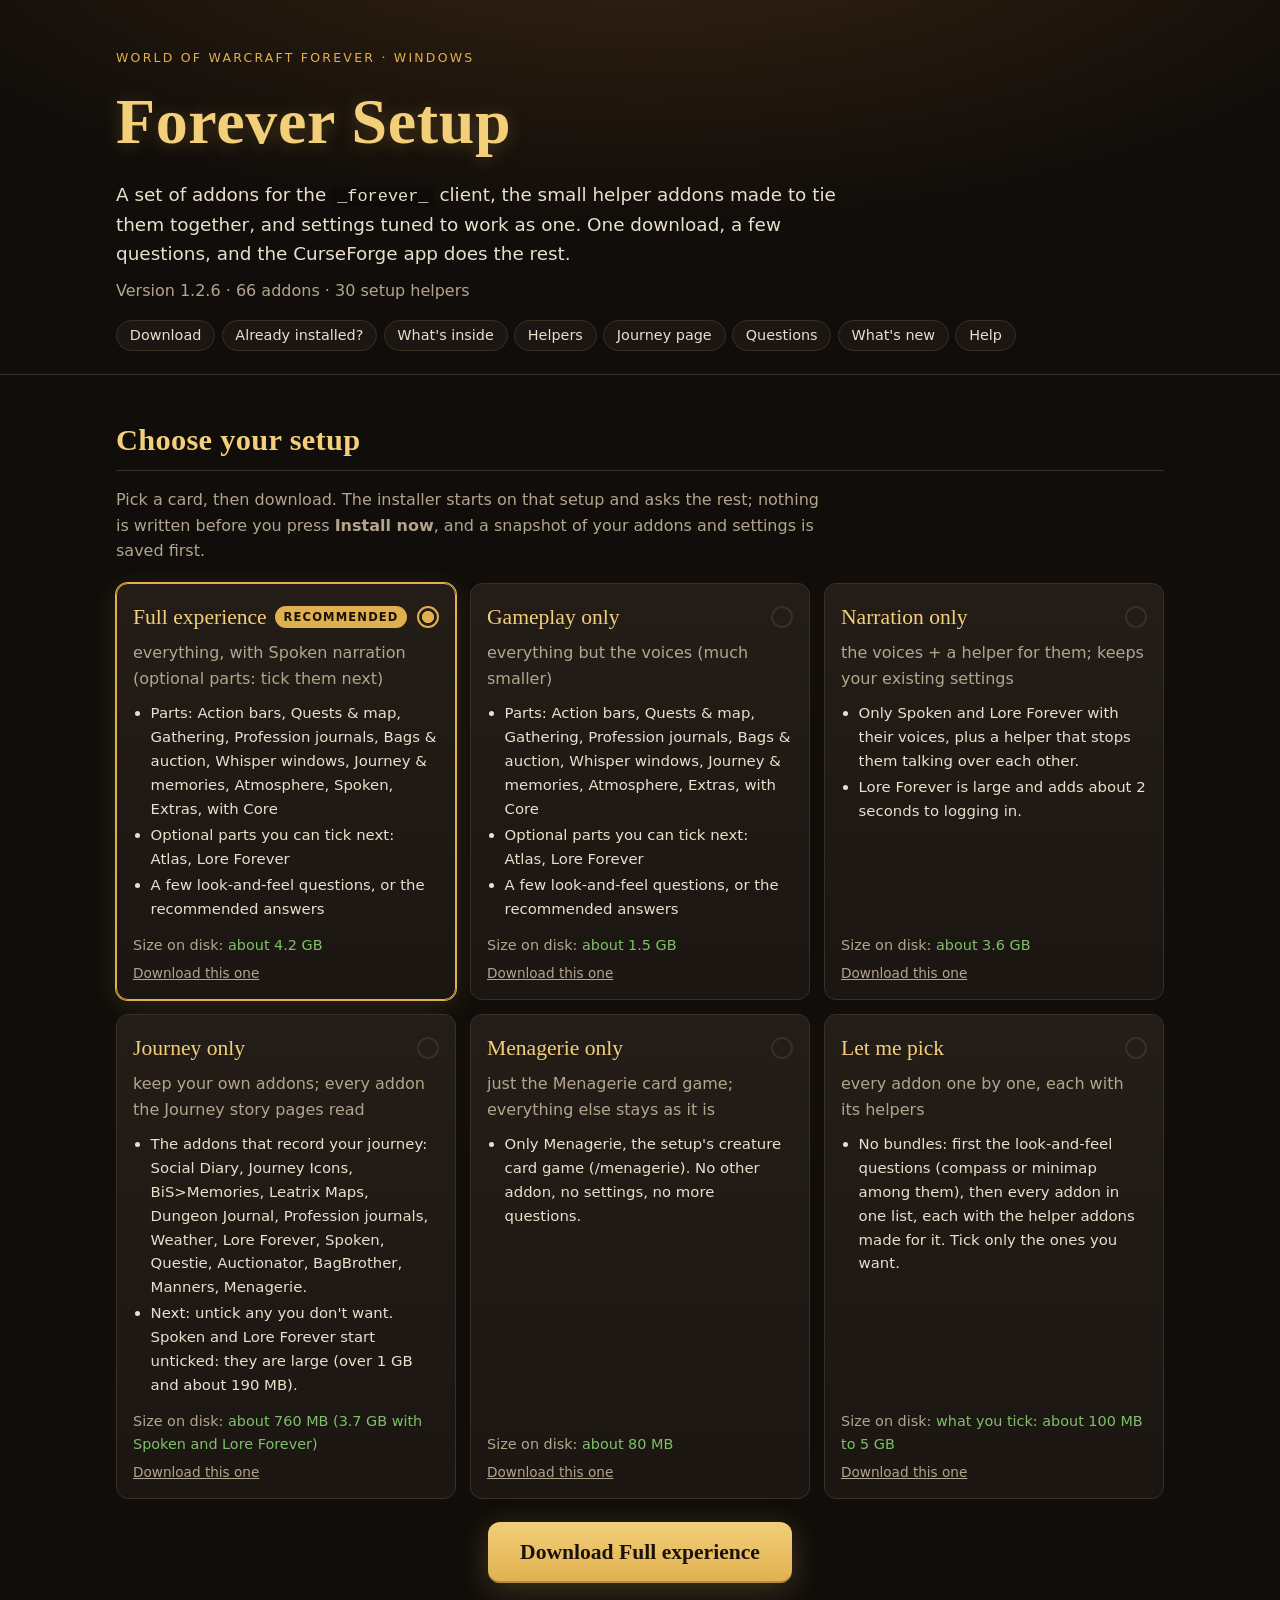
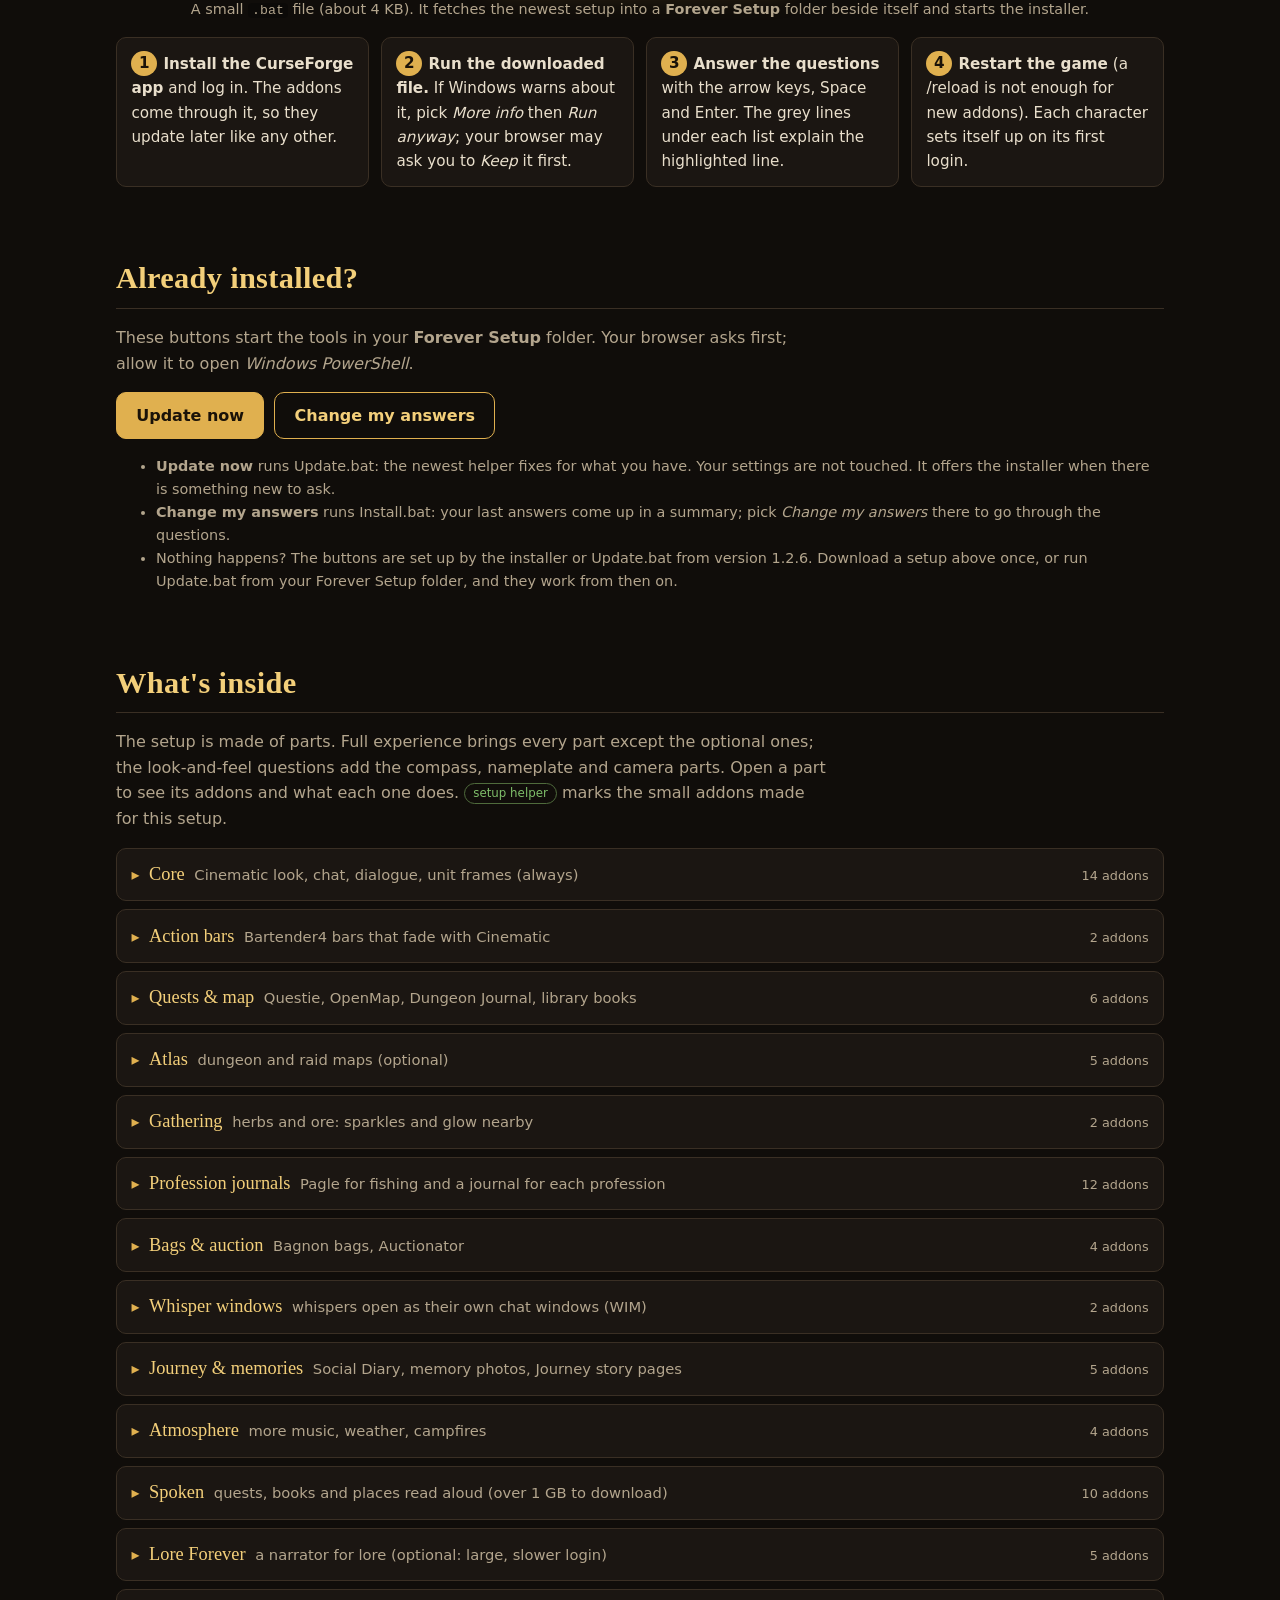
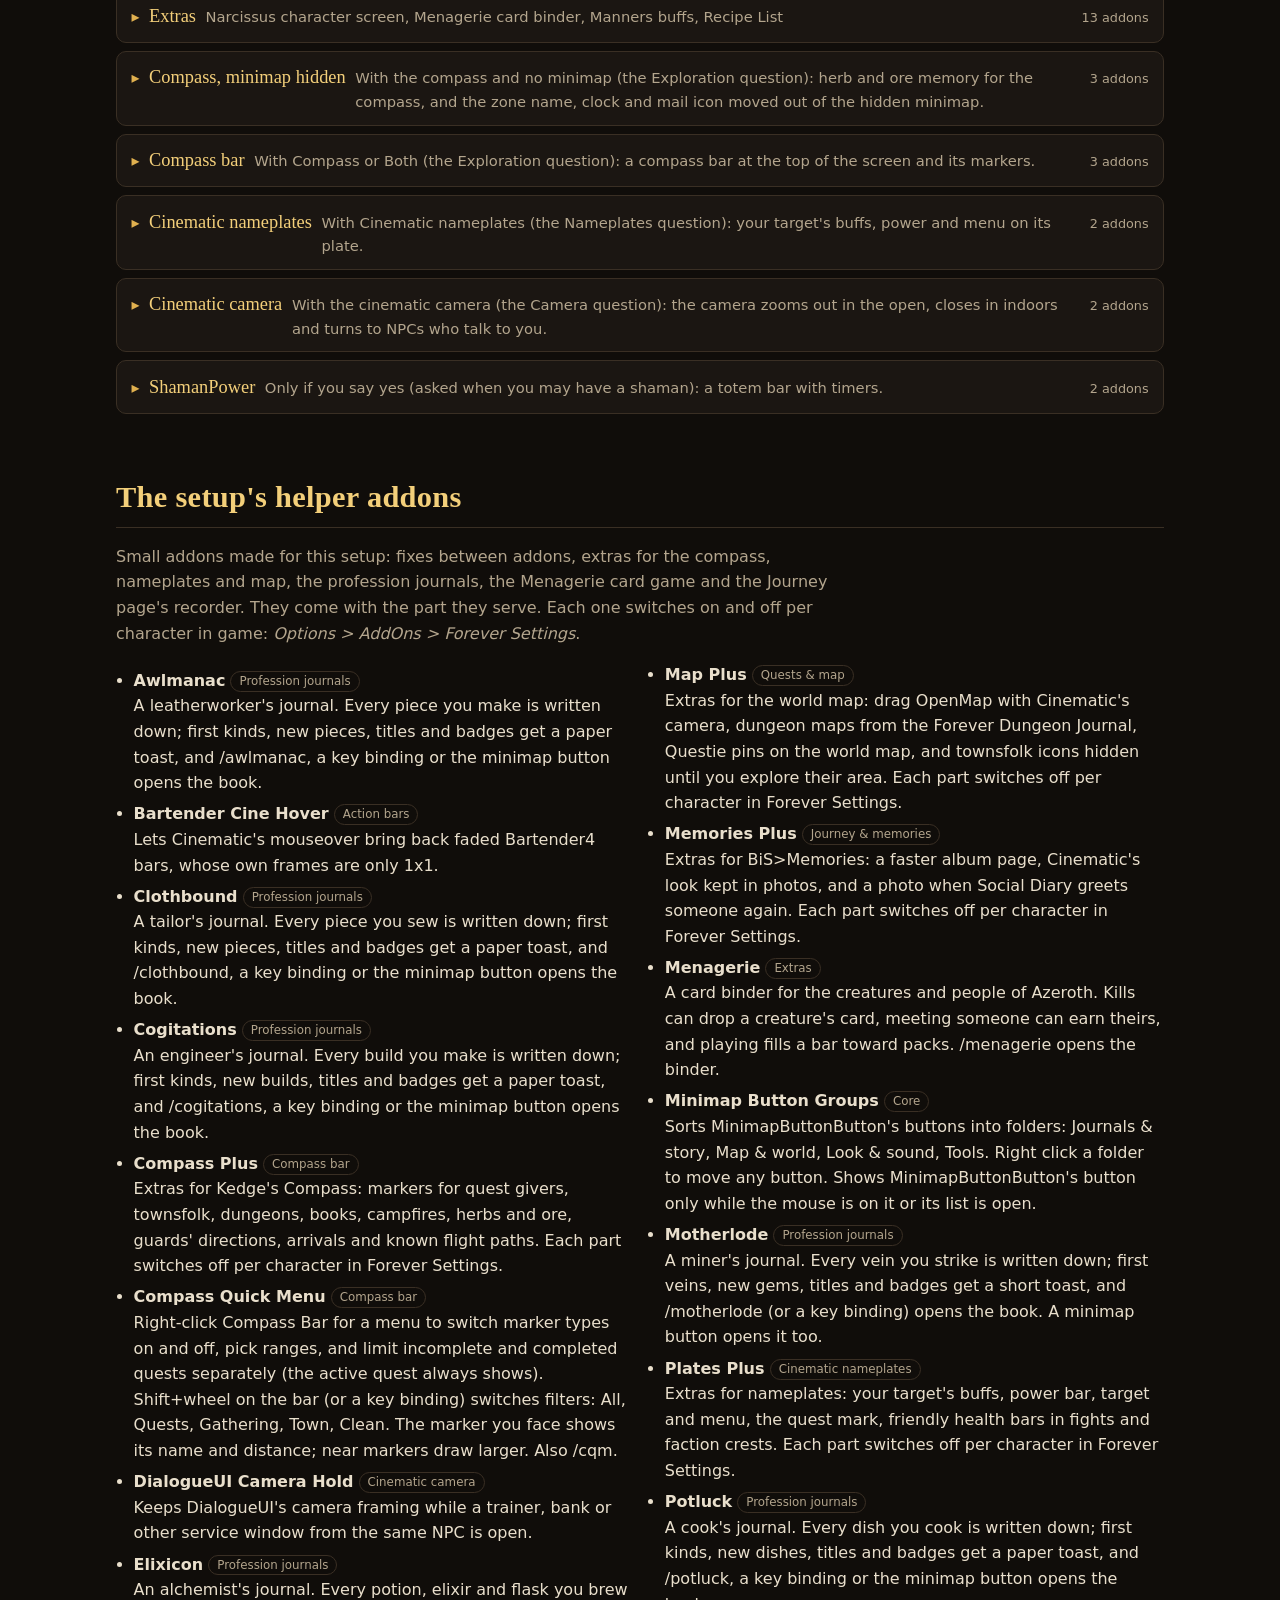
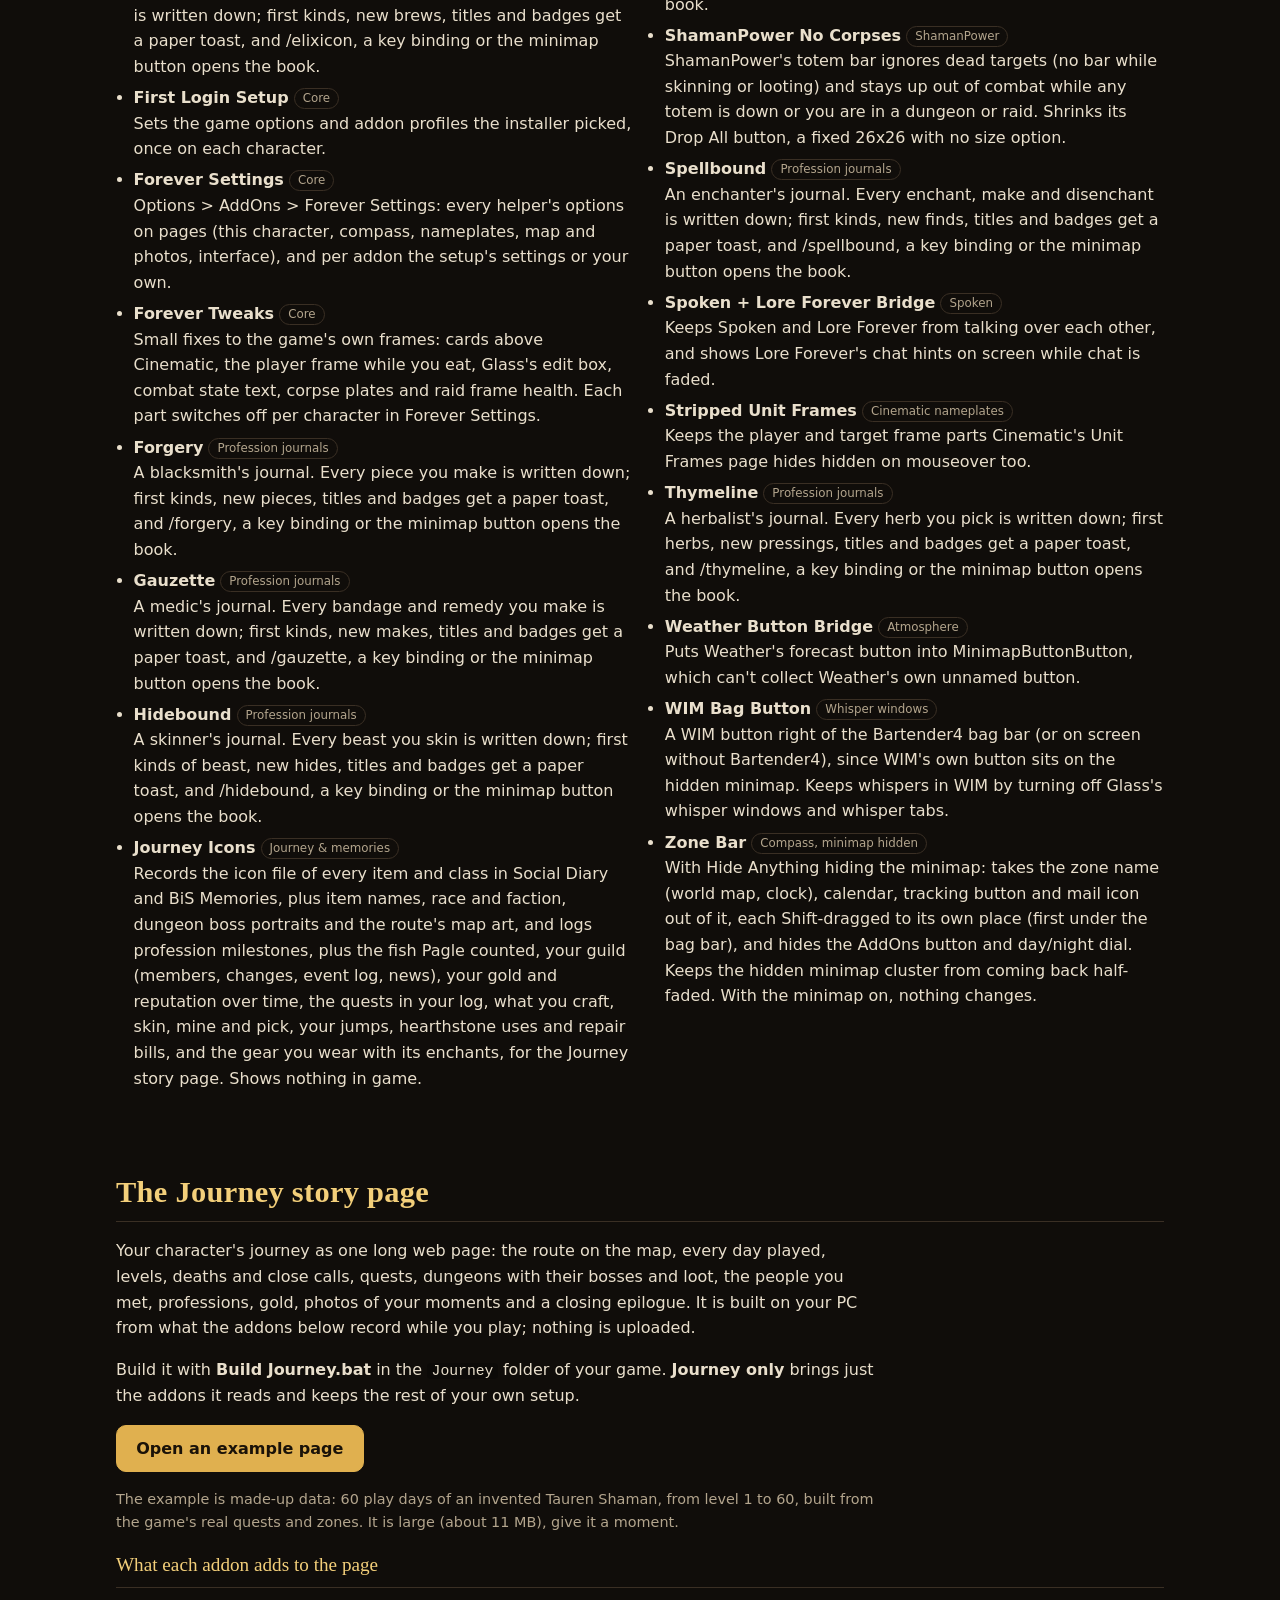
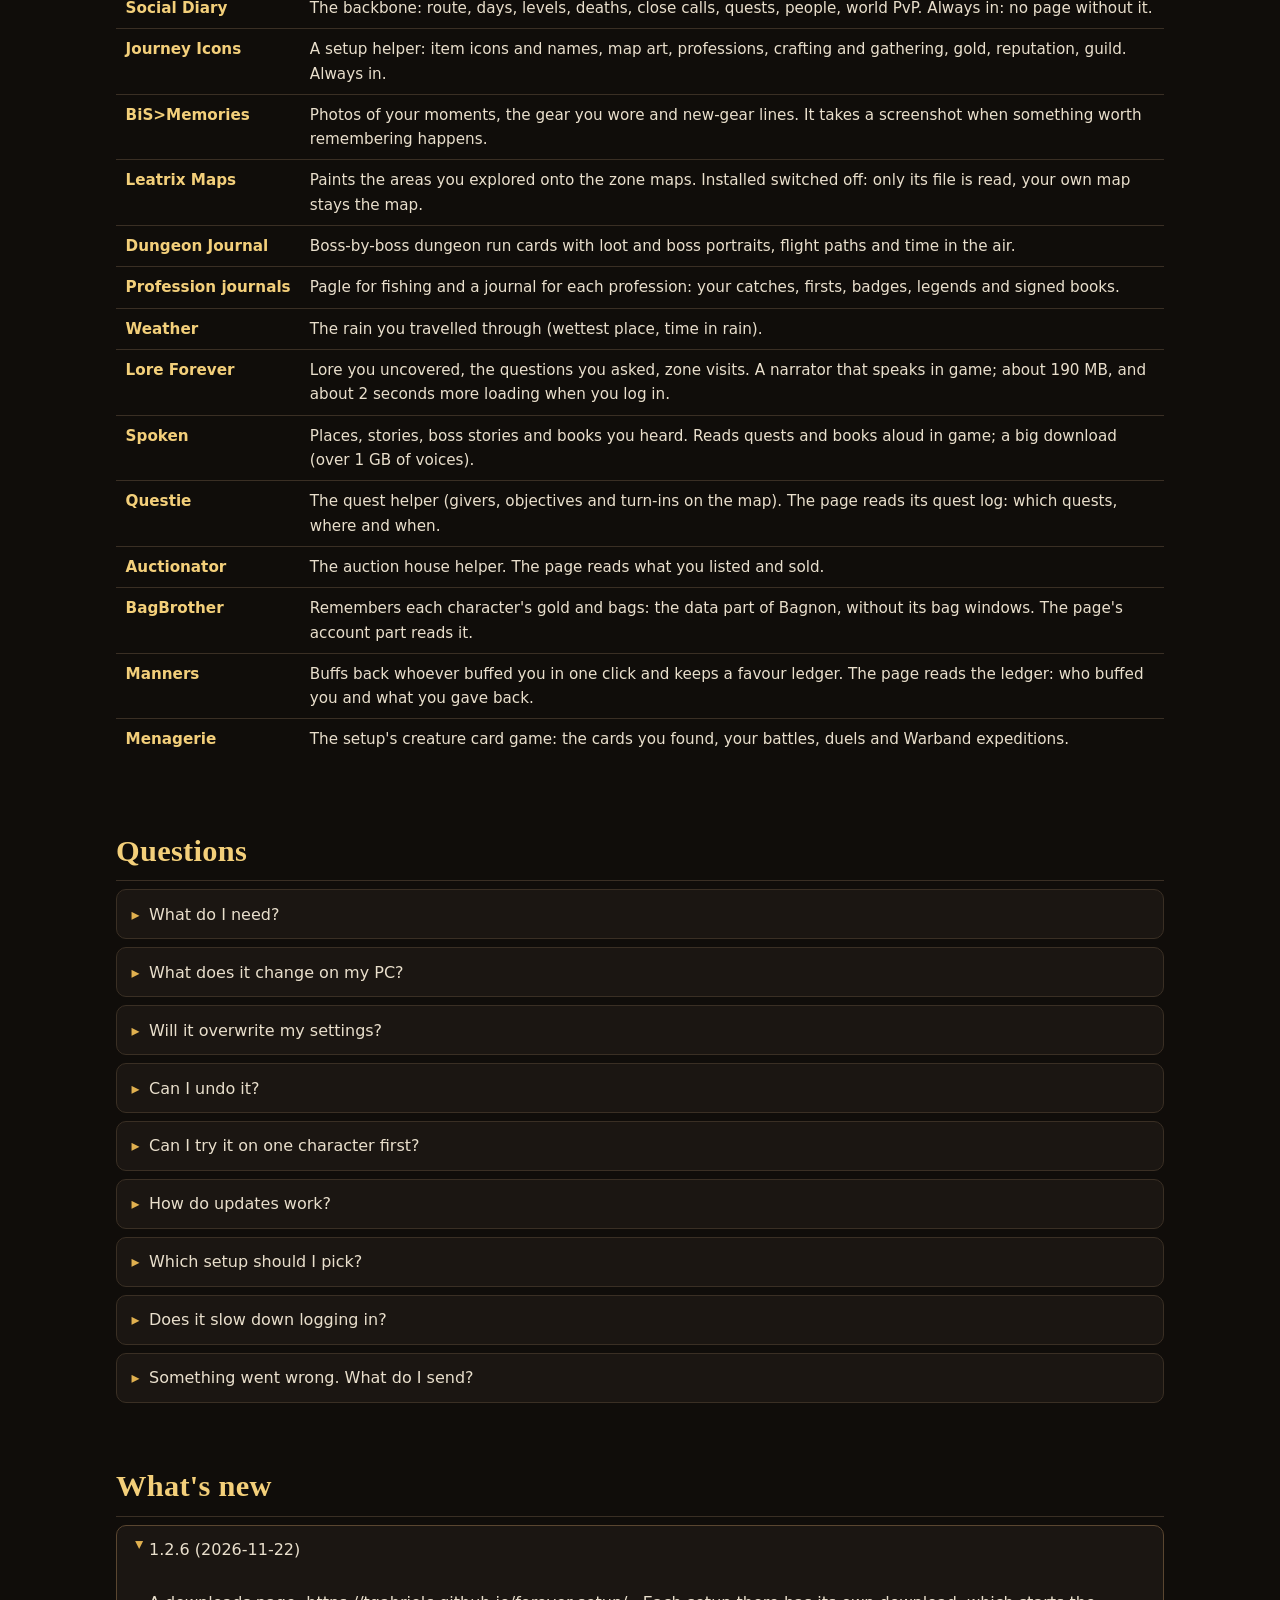
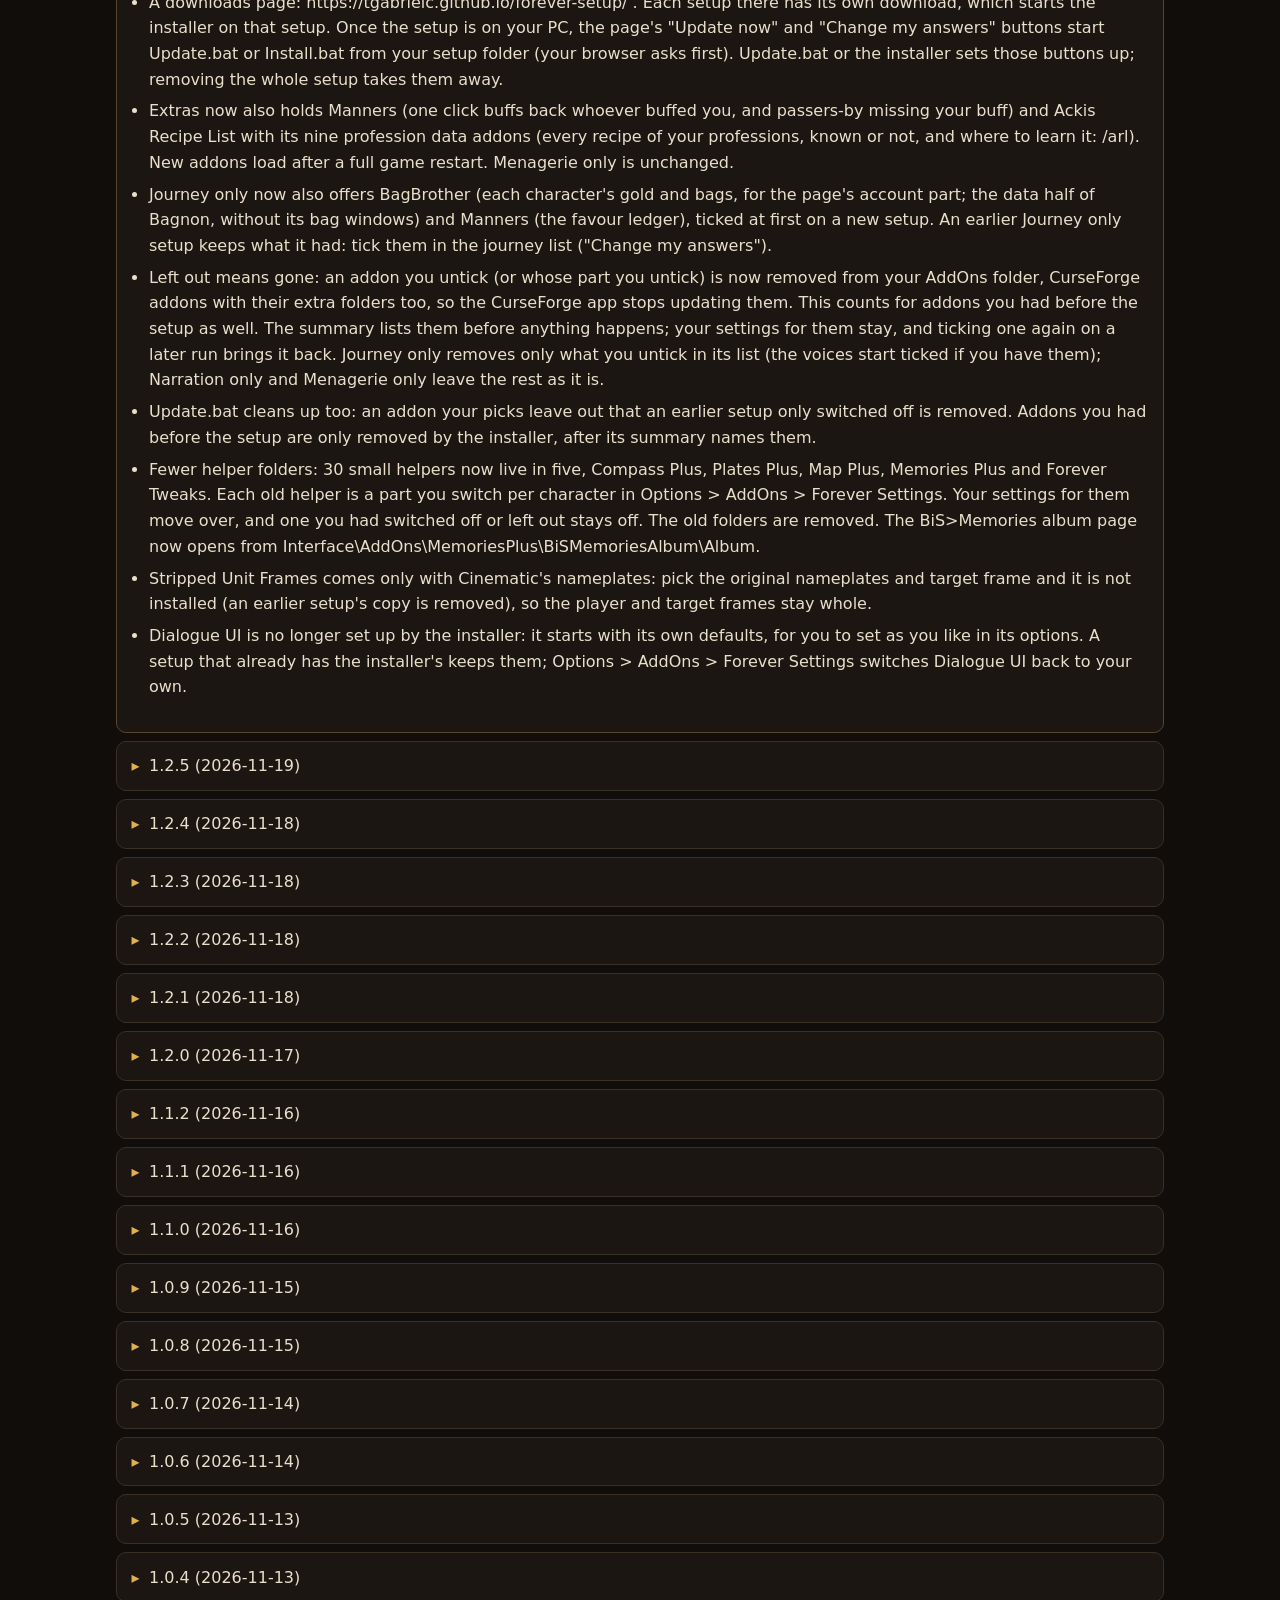
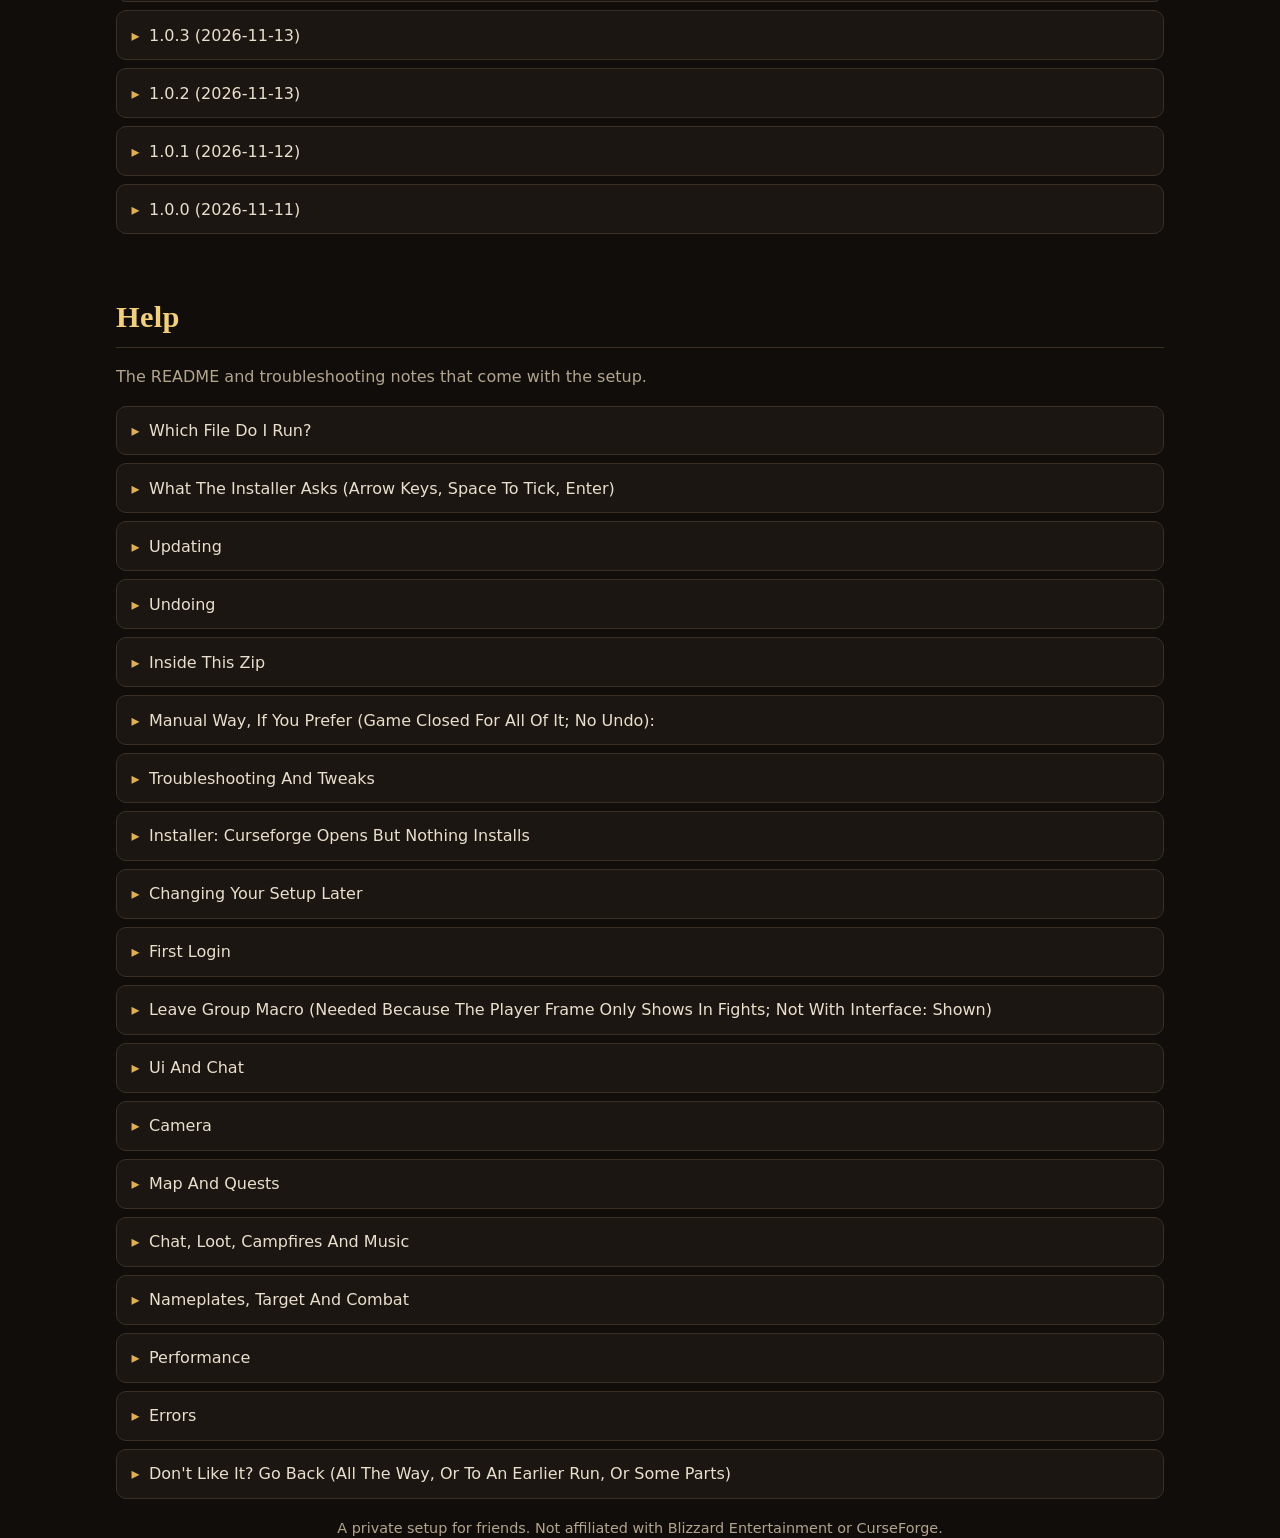
==== docs/index.html @ 1f906822 "Add the downloads page (GitHub Pages, docs/) A card per installer preset with its own Forever-Setup." ====
<!doctype html>
<html lang="en">
<head>
<meta charset="utf-8">
<meta name="viewport" content="width=device-width, initial-scale=1">
<meta name="robots" content="noindex, nofollow">
<title>Forever Setup</title>
<meta name="description" content="Addons, helpers and settings for World of Warcraft Forever, installed in one go.">
<link rel="stylesheet" href="style.css">
</head>
<body>
<header class="top">
  <div class="wrap">
    <p class="eyebrow">World of Warcraft Forever &middot; Windows</p>
    <h1>Forever Setup</h1>
    <p class="lede">A set of addons for the <code>_forever_</code> client, the small helper addons made to tie them together, and settings tuned to work as one. One download, a few questions, and the CurseForge app does the rest.</p>
    <p class="meta">Version <!-- gen:version -->1.2.6<!-- /gen:version --> &middot; <!-- gen:addoncount -->66<!-- /gen:addoncount --> addons &middot; <!-- gen:helpercount -->30<!-- /gen:helpercount --> setup helpers</p>
    <nav aria-label="Sections">
      <a href="#choose">Download</a><a href="#installed">Already installed?</a><a href="#inside">What's inside</a><a href="#helpers">Helpers</a><a href="#journey">Journey page</a><a href="#faq">Questions</a><a href="#new">What's new</a><a href="#help">Help</a>
    </nav>
  </div>
</header>

<main class="wrap">
<section id="choose">
  <h2>Choose your setup</h2>
  <p class="intro">Pick a card, then download. The installer starts on that setup and asks the rest; nothing is written before you press <b>Install now</b>, and a snapshot of your addons and settings is saved first.</p>
  <form class="cards" id="cards" onsubmit="return false">
<!-- gen:cards --><label class="card rec" for="p-full-experience">
  <input type="radio" name="preset" id="p-full-experience" value="Forever-Setup-full-experience.bat" data-name="Full experience" checked>
  <span class="card-head"><span class="card-name">Full experience</span><span class="badge">Recommended</span></span>
  <span class="card-sub">everything, with Spoken narration (optional parts: tick them next)</span>
  <ul><li>Parts: Action bars, Quests &amp; map, Gathering, Profession journals, Bags &amp; auction, Whisper windows, Journey &amp; memories, Atmosphere, Spoken, Extras, with Core</li><li>Optional parts you can tick next: Atlas, Lore Forever</li><li>A few look-and-feel questions, or the recommended answers</li></ul>
  <span class="size">about 4.2 GB</span>
  <a class="direct" href="https://github.com/tgabrielc/forever-setup/releases/latest/download/Forever-Setup-full-experience.bat" download>Download this one</a>
</label>
<label class="card" for="p-gameplay-only">
  <input type="radio" name="preset" id="p-gameplay-only" value="Forever-Setup-gameplay-only.bat" data-name="Gameplay only">
  <span class="card-head"><span class="card-name">Gameplay only</span></span>
  <span class="card-sub">everything but the voices (much smaller)</span>
  <ul><li>Parts: Action bars, Quests &amp; map, Gathering, Profession journals, Bags &amp; auction, Whisper windows, Journey &amp; memories, Atmosphere, Extras, with Core</li><li>Optional parts you can tick next: Atlas, Lore Forever</li><li>A few look-and-feel questions, or the recommended answers</li></ul>
  <span class="size">about 1.5 GB</span>
  <a class="direct" href="https://github.com/tgabrielc/forever-setup/releases/latest/download/Forever-Setup-gameplay-only.bat" download>Download this one</a>
</label>
<label class="card" for="p-narration-only">
  <input type="radio" name="preset" id="p-narration-only" value="Forever-Setup-narration-only.bat" data-name="Narration only">
  <span class="card-head"><span class="card-name">Narration only</span></span>
  <span class="card-sub">the voices + a helper for them; keeps your existing settings</span>
  <ul><li>Only Spoken and Lore Forever with their voices, plus a helper that stops them talking over each other.</li><li>Lore Forever is large and adds about 2 seconds to logging in.</li></ul>
  <span class="size">about 3.6 GB</span>
  <a class="direct" href="https://github.com/tgabrielc/forever-setup/releases/latest/download/Forever-Setup-narration-only.bat" download>Download this one</a>
</label>
<label class="card" for="p-journey-only">
  <input type="radio" name="preset" id="p-journey-only" value="Forever-Setup-journey-only.bat" data-name="Journey only">
  <span class="card-head"><span class="card-name">Journey only</span></span>
  <span class="card-sub">keep your own addons; every addon the Journey story pages read</span>
  <ul><li>The addons that record your journey: Social Diary, Journey Icons, BiS&gt;Memories, Leatrix Maps, Dungeon Journal, Profession journals, Weather, Lore Forever, Spoken, Questie, Auctionator, BagBrother, Manners, Menagerie.</li><li>Next: untick any you don&#39;t want. Spoken and Lore Forever start unticked: they are large (over 1 GB and about 190 MB).</li></ul>
  <span class="size">about 760 MB (3.7 GB with Spoken and Lore Forever)</span>
  <a class="direct" href="https://github.com/tgabrielc/forever-setup/releases/latest/download/Forever-Setup-journey-only.bat" download>Download this one</a>
</label>
<label class="card" for="p-menagerie-only">
  <input type="radio" name="preset" id="p-menagerie-only" value="Forever-Setup-menagerie-only.bat" data-name="Menagerie only">
  <span class="card-head"><span class="card-name">Menagerie only</span></span>
  <span class="card-sub">just the Menagerie card game; everything else stays as it is</span>
  <ul><li>Only Menagerie, the setup&#39;s creature card game (/menagerie). No other addon, no settings, no more questions.</li></ul>
  <span class="size">about 80 MB</span>
  <a class="direct" href="https://github.com/tgabrielc/forever-setup/releases/latest/download/Forever-Setup-menagerie-only.bat" download>Download this one</a>
</label>
<label class="card" for="p-let-me-pick">
  <input type="radio" name="preset" id="p-let-me-pick" value="Forever-Setup-let-me-pick.bat" data-name="Let me pick">
  <span class="card-head"><span class="card-name">Let me pick</span></span>
  <span class="card-sub">every addon one by one, each with its helpers</span>
  <ul><li>No bundles: first the look-and-feel questions (compass or minimap among them), then every addon in one list, each with the helper addons made for it. Tick only the ones you want.</li></ul>
  <span class="size">what you tick: about 100 MB to 5 GB</span>
  <a class="direct" href="https://github.com/tgabrielc/forever-setup/releases/latest/download/Forever-Setup-let-me-pick.bat" download>Download this one</a>
</label><!-- /gen:cards -->
  </form>
  <div class="go">
    <a class="big" id="download" href="https://github.com/tgabrielc/forever-setup/releases/latest/download/Forever-Setup-full-experience.bat" download>Download <span id="dl-name">Full experience</span></a>
    <p class="small">A small <code>.bat</code> file (about 4 KB). It fetches the newest setup into a <b>Forever Setup</b> folder beside itself and starts the installer.</p>
  </div>
  <ol class="steps">
    <li><b>Install the CurseForge app</b> and log in. The addons come through it, so they update later like any other.</li>
    <li><b>Run the downloaded file.</b> If Windows warns about it, pick <i>More info</i> then <i>Run anyway</i>; your browser may ask you to <i>Keep</i> it first.</li>
    <li><b>Answer the questions</b> with the arrow keys, Space and Enter. The grey lines under each list explain the highlighted line.</li>
    <li><b>Restart the game</b> (a /reload is not enough for new addons). Each character sets itself up on its first login.</li>
  </ol>
</section>

<section id="installed">
  <h2>Already installed?</h2>
  <p class="intro">These buttons start the tools in your <b>Forever Setup</b> folder. Your browser asks first; allow it to open <i>Windows PowerShell</i>.</p>
  <div class="actions">
    <a class="btn" href="forever-setup:update">Update now</a>
    <a class="btn ghost" href="forever-setup:install">Change my answers</a>
  </div>
  <ul class="small">
    <li><b>Update now</b> runs Update.bat: the newest helper fixes for what you have. Your settings are not touched. It offers the installer when there is something new to ask.</li>
    <li><b>Change my answers</b> runs Install.bat: your last answers come up in a summary; pick <i>Change my answers</i> there to go through the questions.</li>
    <li>Nothing happens? The buttons are set up by the installer or Update.bat from version 1.2.6. Download a setup above once, or run Update.bat from your Forever Setup folder, and they work from then on.</li>
  </ul>
</section>

<section id="inside">
  <h2>What's inside</h2>
  <p class="intro">The setup is made of parts. Full experience brings every part except the optional ones; the look-and-feel questions add the compass, nameplate and camera parts. Open a part to see its addons and what each one does. <span class="tag own">setup helper</span> marks the small addons made for this setup.</p>
<!-- gen:parts --><details class="part" id="part-core">
  <summary><span class="part-name">Core</span><span class="part-about">Cinematic look, chat, dialogue, unit frames (always)</span><span class="count">14 addons</span></summary>
  
  <p class="in">In: <span class="tag">Full experience</span> <span class="tag">Gameplay only</span> <span class="tag">Let me pick</span></p>
  <ul class="addons">
    <li><b>BugGrabber</b> catches addon errors quietly (for BugSack)</li>
    <li><b>BugSack</b> shows caught addon errors when you ask, instead of pop-ups</li>
    <li><b>Cinematic</b> the main look: UI fades between fights, cinematic cameras, letterbox, weather</li>
    <li><b>Dialogue UI</b> quest and NPC talk as a cinematic dialogue</li>
    <li><b>Glass Forever</b> minimal chat that fades when quiet</li>
    <li><b>Hide Anything - Forever</b> hides the game frames this setup replaces (minimap, target frame...)</li>
    <li><b>Leatrix Plus</b> many small quality-of-life options</li>
    <li><b>MinimapButtonButton</b> collects addon minimap buttons into one button</li>
    <li><b>RPGLootFeed</b> a small feed of what you just looted</li>
    <li><b>Mouse Over Tooltip</b> a minimal unit tooltip on mouseover</li>
    <li class="own"><b>First Login Setup</b> <span class="tag own">setup helper</span> Sets the game options and addon profiles the installer picked, once on each character.</li>
    <li class="own"><b>Forever Settings</b> <span class="tag own">setup helper</span> Options &gt; AddOns &gt; Forever Settings: every helper&#39;s options on pages (this character, compass, nameplates, map and photos, interface), and per addon the setup&#39;s settings or your own.</li>
    <li class="own"><b>Forever Tweaks</b> <span class="tag own">setup helper</span> Small fixes to the game&#39;s own frames: cards above Cinematic, the player frame while you eat, Glass&#39;s edit box, combat state text, corpse plates and raid frame health. Each part switches off per character in Forever Settings.</li>
    <li class="own"><b>Minimap Button Groups</b> <span class="tag own">setup helper</span> Sorts MinimapButtonButton&#39;s buttons into folders: Journals &amp; story, Map &amp; world, Look &amp; sound, Tools. Right click a folder to move any button. Shows MinimapButtonButton&#39;s button only while the mouse is on it or its list is open.</li>
  </ul>
</details>
<details class="part" id="part-action-bars">
  <summary><span class="part-name">Action bars</span><span class="part-about">Bartender4 bars that fade with Cinematic</span><span class="count">2 addons</span></summary>
  
  <p class="in">In: <span class="tag">Full experience</span> <span class="tag">Gameplay only</span> <span class="tag">Let me pick</span></p>
  <ul class="addons">
    <li><b>Bartender4</b> action bars, laid out for this setup</li>
    <li class="own"><b>Bartender Cine Hover</b> <span class="tag own">setup helper</span> Lets Cinematic&#39;s mouseover bring back faded Bartender4 bars, whose own frames are only 1x1.</li>
  </ul>
</details>
<details class="part" id="part-quests-map">
  <summary><span class="part-name">Quests &amp; map</span><span class="part-about">Questie, OpenMap, Dungeon Journal, library books</span><span class="count">6 addons</span></summary>
  
  <p class="in">In: <span class="tag">Full experience</span> <span class="tag">Gameplay only</span> <span class="tag">Journey only</span> <span class="tag">Let me pick</span></p>
  <ul class="addons">
    <li><b>DungeonJournal</b> boss, loot and quest journal for dungeons</li>
    <li><b>Librarian Books Forever</b> tracks the 40 library books: which you still need and where they are (/librarian)</li>
    <li><b>OpenMap</b> one seamless world map, every zone stitched together</li>
    <li><b>Questie</b> quest helper: givers, objectives and turn-ins on the map</li>
    <li><b>QuestieDB</b> the quest database Questie reads</li>
    <li class="own"><b>Map Plus</b> <span class="tag own">setup helper</span> Extras for the world map: drag OpenMap with Cinematic&#39;s camera, dungeon maps from the Forever Dungeon Journal, Questie pins on the world map, and townsfolk icons hidden until you explore their area. Each part switches off per character in Forever Settings.</li>
  </ul>
</details>
<details class="part" id="part-atlas">
  <summary><span class="part-name">Atlas</span><span class="part-about">dungeon and raid maps (optional)</span><span class="count">5 addons</span></summary>
  <p class="why">Optional: five addon folders and about 0.3 seconds more loading when you log in. Dungeon Journal already shows dungeon maps and loot.</p>
  <p class="in">In: <span class="tag">Let me pick</span></p>
  <ul class="addons">
    <li><b>Atlas</b> dungeon and raid maps with their bosses and loot</li>
    <li><b>Atlas Kalimdor &amp; Eastern Kingdoms</b> Atlas maps: the classic dungeons and raids</li>
    <li><b>Atlas Battlegrounds</b> Atlas maps: battlegrounds</li>
    <li><b>Atlas Dungeon Locations</b> Atlas maps: where each dungeon entrance is</li>
    <li><b>Atlas Transportation</b> Atlas maps: flight paths, boats and zeppelins</li>
  </ul>
</details>
<details class="part" id="part-gathering">
  <summary><span class="part-name">Gathering</span><span class="part-about">herbs and ore: sparkles and glow nearby</span><span class="count">2 addons</span></summary>
  
  <p class="in">In: <span class="tag">Full experience</span> <span class="tag">Gameplay only</span> <span class="tag">Let me pick</span></p>
  <ul class="addons">
    <li><b>Lueur</b> herbs, ore, chests and quest objects glow as you approach; minimap node icons</li>
    <li><b>Node Sight</b> gold sparkles on nearby herbs and ore; skill needed in tooltips</li>
  </ul>
</details>
<details class="part" id="part-profession-journals">
  <summary><span class="part-name">Profession journals</span><span class="part-about">Pagle for fishing and a journal for each profession</span><span class="count">12 addons</span></summary>
  
  <p class="in">In: <span class="tag">Full experience</span> <span class="tag">Gameplay only</span> <span class="tag">Journey only</span> <span class="tag">Let me pick</span></p>
  <ul class="addons">
    <li><b>Pagle</b> fishing: progress, a catch collection, goals and a one-key fishing button</li>
    <li class="own"><b>Awlmanac</b> <span class="tag own">setup helper</span> A leatherworker&#39;s journal. Every piece you make is written down; first kinds, new pieces, titles and badges get a paper toast, and /awlmanac, a key binding or the minimap button opens the book.</li>
    <li class="own"><b>Clothbound</b> <span class="tag own">setup helper</span> A tailor&#39;s journal. Every piece you sew is written down; first kinds, new pieces, titles and badges get a paper toast, and /clothbound, a key binding or the minimap button opens the book.</li>
    <li class="own"><b>Cogitations</b> <span class="tag own">setup helper</span> An engineer&#39;s journal. Every build you make is written down; first kinds, new builds, titles and badges get a paper toast, and /cogitations, a key binding or the minimap button opens the book.</li>
    <li class="own"><b>Elixicon</b> <span class="tag own">setup helper</span> An alchemist&#39;s journal. Every potion, elixir and flask you brew is written down; first kinds, new brews, titles and badges get a paper toast, and /elixicon, a key binding or the minimap button opens the book.</li>
    <li class="own"><b>Forgery</b> <span class="tag own">setup helper</span> A blacksmith&#39;s journal. Every piece you make is written down; first kinds, new pieces, titles and badges get a paper toast, and /forgery, a key binding or the minimap button opens the book.</li>
    <li class="own"><b>Gauzette</b> <span class="tag own">setup helper</span> A medic&#39;s journal. Every bandage and remedy you make is written down; first kinds, new makes, titles and badges get a paper toast, and /gauzette, a key binding or the minimap button opens the book.</li>
    <li class="own"><b>Hidebound</b> <span class="tag own">setup helper</span> A skinner&#39;s journal. Every beast you skin is written down; first kinds of beast, new hides, titles and badges get a paper toast, and /hidebound, a key binding or the minimap button opens the book.</li>
    <li class="own"><b>Motherlode</b> <span class="tag own">setup helper</span> A miner&#39;s journal. Every vein you strike is written down; first veins, new gems, titles and badges get a short toast, and /motherlode (or a key binding) opens the book. A minimap button opens it too.</li>
    <li class="own"><b>Potluck</b> <span class="tag own">setup helper</span> A cook&#39;s journal. Every dish you cook is written down; first kinds, new dishes, titles and badges get a paper toast, and /potluck, a key binding or the minimap button opens the book.</li>
    <li class="own"><b>Spellbound</b> <span class="tag own">setup helper</span> An enchanter&#39;s journal. Every enchant, make and disenchant is written down; first kinds, new finds, titles and badges get a paper toast, and /spellbound, a key binding or the minimap button opens the book.</li>
    <li class="own"><b>Thymeline</b> <span class="tag own">setup helper</span> A herbalist&#39;s journal. Every herb you pick is written down; first herbs, new pressings, titles and badges get a paper toast, and /thymeline, a key binding or the minimap button opens the book.</li>
  </ul>
</details>
<details class="part" id="part-bags-auction">
  <summary><span class="part-name">Bags &amp; auction</span><span class="part-about">Bagnon bags, Auctionator</span><span class="count">4 addons</span></summary>
  
  <p class="in">In: <span class="tag">Full experience</span> <span class="tag">Gameplay only</span> <span class="tag">Journey only</span> <span class="tag">Let me pick</span></p>
  <ul class="addons">
    <li><b>Auctionator</b> auction house: fast search, price history, quick selling</li>
    <li><b>Bagnon</b> all your bags in one window</li>
    <li><b>Bagnon Battles</b> a backpack auto-battler mini-game inside Bagnon</li>
    <li><b>BagBrother</b> remembers each character&#39;s gold and bags (Bagnon brings it too)</li>
  </ul>
</details>
<details class="part" id="part-whisper-windows">
  <summary><span class="part-name">Whisper windows</span><span class="part-about">whispers open as their own chat windows (WIM)</span><span class="count">2 addons</span></summary>
  
  <p class="in">In: <span class="tag">Full experience</span> <span class="tag">Gameplay only</span> <span class="tag">Let me pick</span></p>
  <ul class="addons">
    <li><b>WIM</b> whispers open as their own chat windows, like a messenger</li>
    <li class="own"><b>WIM Bag Button</b> <span class="tag own">setup helper</span> A WIM button right of the Bartender4 bag bar (or on screen without Bartender4), since WIM&#39;s own button sits on the hidden minimap. Keeps whispers in WIM by turning off Glass&#39;s whisper windows and whisper tabs.</li>
  </ul>
</details>
<details class="part" id="part-journey-memories">
  <summary><span class="part-name">Journey &amp; memories</span><span class="part-about">Social Diary, memory photos, Journey story pages</span><span class="count">5 addons</span></summary>
  
  <p class="in">In: <span class="tag">Full experience</span> <span class="tag">Gameplay only</span> <span class="tag">Journey only</span> <span class="tag">Let me pick</span></p>
  <ul class="addons">
    <li><b>BiS&gt;Memories</b> a screenshot and a note when something worth remembering happens</li>
    <li><b>Leatrix Maps</b> only its map of explored areas, for the Journey pages; installed switched off (OpenMap is the map)</li>
    <li><b>Social Diary</b> remembers the people you meet in the open world</li>
    <li class="own"><b>Journey Icons</b> <span class="tag own">setup helper</span> Records the icon file of every item and class in Social Diary and BiS Memories, plus item names, race and faction, dungeon boss portraits and the route&#39;s map art, and logs profession milestones, plus the fish Pagle counted, your guild (members, changes, event log, news), your gold and reputation over time, the quests in your log, what you craft, skin, mine and pick, your jumps, hearthstone uses and repair bills, and the gear you wear with its enchants, for the Journey story page. Shows nothing in game.</li>
    <li class="own"><b>Memories Plus</b> <span class="tag own">setup helper</span> Extras for BiS&gt;Memories: a faster album page, Cinematic&#39;s look kept in photos, and a photo when Social Diary greets someone again. Each part switches off per character in Forever Settings.</li>
  </ul>
</details>
<details class="part" id="part-atmosphere">
  <summary><span class="part-name">Atmosphere</span><span class="part-about">more music, weather, campfires</span><span class="count">4 addons</span></summary>
  
  <p class="in">In: <span class="tag">Full experience</span> <span class="tag">Gameplay only</span> <span class="tag">Journey only</span> <span class="tag">Let me pick</span></p>
  <ul class="addons">
    <li><b>CozyFire</b> marks campfires on the map; camp object tooltips</li>
    <li><b>Forever Ambient Music Extended</b> more music from every WoW era, fitted to where you are</li>
    <li><b>Weather</b> weather ambience indoors and accessory reminders</li>
    <li class="own"><b>Weather Button Bridge</b> <span class="tag own">setup helper</span> Puts Weather&#39;s forecast button into MinimapButtonButton, which can&#39;t collect Weather&#39;s own unnamed button.</li>
  </ul>
</details>
<details class="part" id="part-spoken">
  <summary><span class="part-name">Spoken</span><span class="part-about">quests, books and places read aloud (over 1 GB to download)</span><span class="count">10 addons</span></summary>
  
  <p class="in">In: <span class="tag">Full experience</span> <span class="tag">Narration only</span> <span class="tag">Journey only</span> <span class="tag">Let me pick</span></p>
  <ul class="addons">
    <li><b>Spoken: English</b> Spoken: the English voice packs, all in one</li>
    <li><b>Spoken</b> reads quests, gossip, places and books aloud</li>
    <li><b>Spoken Audio: Quests - All</b> Spoken voices: quests (all)</li>
    <li><b>Spoken Audio: Quests - Alliance</b> Spoken voices: Alliance quests</li>
    <li><b>Spoken Audio: Quests - Horde</b> Spoken voices: Horde quests</li>
    <li><b>Spoken Audio: Quests - Shared</b> Spoken voices: shared quests</li>
    <li><b>Spoken Audio: Gossip</b> Spoken voices: gossip</li>
    <li><b>Spoken Audio: Places</b> Spoken voices: places</li>
    <li><b>Spoken Audio: Readables</b> Spoken voices: books and letters</li>
    <li class="own"><b>Spoken + Lore Forever Bridge</b> <span class="tag own">setup helper</span> Keeps Spoken and Lore Forever from talking over each other, and shows Lore Forever&#39;s chat hints on screen while chat is faded.</li>
  </ul>
</details>
<details class="part" id="part-lore-forever">
  <summary><span class="part-name">Lore Forever</span><span class="part-about">a narrator for lore (optional: large, slower login)</span><span class="count">5 addons</span></summary>
  <p class="why">Optional: the slowest addon of the setup, about 2 seconds more loading when you log in, and large (about 190 MB, plus voice packs from its website).</p>
  <p class="in">In: <span class="tag">Narration only</span> <span class="tag">Journey only</span> <span class="tag">Let me pick</span></p>
  <ul class="addons">
    <li><b>Lore Forever</b> narrated lore of the zones, quests, people and items around you</li>
    <li><b>Lore Forever - Female Narrator</b> Lore Forever: the female narrator voice</li>
    <li><b>Lore Forever - Female Narrator (Horde lands)</b> female narrator: Horde lands</li>
    <li><b>Lore Forever - Female Narrator: More People</b> female narrator: more people</li>
    <li><b>Lore Forever - Female Narrator: More Places</b> female narrator: more places</li>
  </ul>
</details>
<details class="part" id="part-extras">
  <summary><span class="part-name">Extras</span><span class="part-about">Narcissus character screen, Menagerie card binder, Manners buffs, Recipe List</span><span class="count">13 addons</span></summary>
  <p class="why">Menagerie only brings just Menagerie from this part.</p>
  <p class="in">In: <span class="tag">Full experience</span> <span class="tag">Gameplay only</span> <span class="tag">Journey only</span> <span class="tag">Menagerie only</span> <span class="tag">Let me pick</span></p>
  <ul class="addons">
    <li><b>Narcissus</b> an immersive character screen and photo studio (/narci); about 0.6 seconds more loading at login</li>
    <li><b>Manners</b> one click buffs back whoever buffed you, and passers-by missing your buff; the Journey page reads its favour ledger</li>
    <li><b>Ackis Recipe List</b> lists every recipe of your professions, known or not, and where to learn it (/arl)</li>
    <li><b>Ackis Recipe List: Alchemy</b> Recipe List: alchemy recipes</li>
    <li><b>Ackis Recipe List: Blacksmithing</b> Recipe List: blacksmithing recipes</li>
    <li><b>Ackis Recipe List: Cooking</b> Recipe List: cooking recipes</li>
    <li><b>Ackis Recipe List: Enchanting</b> Recipe List: enchanting recipes</li>
    <li><b>Ackis Recipe List: Engineering</b> Recipe List: engineering recipes</li>
    <li><b>Ackis Recipe List: First Aid</b> Recipe List: first aid recipes</li>
    <li><b>Ackis Recipe List: Leatherworking</b> Recipe List: leatherworking recipes</li>
    <li><b>Ackis Recipe List: Mining</b> Recipe List: mining (smelting) recipes</li>
    <li><b>Ackis Recipe List: Tailoring</b> Recipe List: tailoring recipes</li>
    <li class="own"><b>Menagerie</b> <span class="tag own">setup helper</span> A card binder for the creatures and people of Azeroth. Kills can drop a creature&#39;s card, meeting someone can earn theirs, and playing fills a bar toward packs. /menagerie opens the binder.</li>
  </ul>
</details>
<details class="part" id="part-compass-minimap-hidden">
  <summary><span class="part-name">Compass, minimap hidden</span><span class="part-about">With the compass and no minimap (the Exploration question): herb and ore memory for the compass, and the zone name, clock and mail icon moved out of the hidden minimap.</span><span class="count">3 addons</span></summary>
  
  <p class="in">In: <span class="tag">Full experience</span> <span class="tag">Gameplay only</span> <span class="tag">Let me pick</span></p>
  <ul class="addons">
    <li><b>GatherMate2</b> remembers herb and ore spots; the compass shows the nearest</li>
    <li><b>GatherMate2 Data</b> every known herb and ore spawn spot, imported into GatherMate2</li>
    <li class="own"><b>Zone Bar</b> <span class="tag own">setup helper</span> With Hide Anything hiding the minimap: takes the zone name (world map, clock), calendar, tracking button and mail icon out of it, each Shift-dragged to its own place (first under the bag bar), and hides the AddOns button and day/night dial. Keeps the hidden minimap cluster from coming back half-faded. With the minimap on, nothing changes.</li>
  </ul>
</details>
<details class="part" id="part-compass-bar">
  <summary><span class="part-name">Compass bar</span><span class="part-about">With Compass or Both (the Exploration question): a compass bar at the top of the screen and its markers.</span><span class="count">3 addons</span></summary>
  
  <p class="in">In: <span class="tag">Full experience</span> <span class="tag">Gameplay only</span> <span class="tag">Let me pick</span></p>
  <ul class="addons">
    <li><b>Compass Bar</b> a compass bar at the top: quests, party, gathering spots</li>
    <li class="own"><b>Compass Plus</b> <span class="tag own">setup helper</span> Extras for Kedge&#39;s Compass: markers for quest givers, townsfolk, dungeons, books, campfires, herbs and ore, guards&#39; directions, arrivals and known flight paths. Each part switches off per character in Forever Settings.</li>
    <li class="own"><b>Compass Quick Menu</b> <span class="tag own">setup helper</span> Right-click Compass Bar for a menu to switch marker types on and off, pick ranges, and limit incomplete and completed quests separately (the active quest always shows). Shift+wheel on the bar (or a key binding) switches filters: All, Quests, Gathering, Town, Clean. The marker you face shows its name and distance; near markers draw larger. Also /cqm.</li>
  </ul>
</details>
<details class="part" id="part-cinematic-nameplates">
  <summary><span class="part-name">Cinematic nameplates</span><span class="part-about">With Cinematic nameplates (the Nameplates question): your target&#39;s buffs, power and menu on its plate.</span><span class="count">2 addons</span></summary>
  
  <p class="in">In: <span class="tag">Full experience</span> <span class="tag">Gameplay only</span> <span class="tag">Let me pick</span></p>
  <ul class="addons">
    <li class="own"><b>Plates Plus</b> <span class="tag own">setup helper</span> Extras for nameplates: your target&#39;s buffs, power bar, target and menu, the quest mark, friendly health bars in fights and faction crests. Each part switches off per character in Forever Settings.</li>
    <li class="own"><b>Stripped Unit Frames</b> <span class="tag own">setup helper</span> Keeps the player and target frame parts Cinematic&#39;s Unit Frames page hides hidden on mouseover too.</li>
  </ul>
</details>
<details class="part" id="part-cinematic-camera">
  <summary><span class="part-name">Cinematic camera</span><span class="part-about">With the cinematic camera (the Camera question): the camera zooms out in the open, closes in indoors and turns to NPCs who talk to you.</span><span class="count">2 addons</span></summary>
  
  <p class="in">In: <span class="tag">Full experience</span> <span class="tag">Gameplay only</span> <span class="tag">Let me pick</span></p>
  <ul class="addons">
    <li><b>DynamicCam</b> a more dynamic camera (zooms and shoulder offset by situation)</li>
    <li class="own"><b>DialogueUI Camera Hold</b> <span class="tag own">setup helper</span> Keeps DialogueUI&#39;s camera framing while a trainer, bank or other service window from the same NPC is open.</li>
  </ul>
</details>
<details class="part" id="part-shamanpower">
  <summary><span class="part-name">ShamanPower</span><span class="part-about">Only if you say yes (asked when you may have a shaman): a totem bar with timers.</span><span class="count">2 addons</span></summary>
  
  <p class="in">In: <span class="tag">Let me pick</span></p>
  <ul class="addons">
    <li><b>ShamanPower</b> a totem bar with timers and one-click totem drops</li>
    <li class="own"><b>ShamanPower No Corpses</b> <span class="tag own">setup helper</span> ShamanPower&#39;s totem bar ignores dead targets (no bar while skinning or looting) and stays up out of combat while any totem is down or you are in a dungeon or raid. Shrinks its Drop All button, a fixed 26x26 with no size option.</li>
  </ul>
</details><!-- /gen:parts -->
</section>

<section id="helpers">
  <h2>The setup's helper addons</h2>
  <p class="intro">Small addons made for this setup: fixes between addons, extras for the compass, nameplates and map, the profession journals, the Menagerie card game and the Journey page's recorder. They come with the part they serve. Each one switches on and off per character in game: <i>Options &gt; AddOns &gt; Forever Settings</i>.</p>
<!-- gen:helpers --><ul class="helpers"><li><b>Awlmanac</b> <span class="tag">Profession journals</span><br>A leatherworker&#39;s journal. Every piece you make is written down; first kinds, new pieces, titles and badges get a paper toast, and /awlmanac, a key binding or the minimap button opens the book.</li>
<li><b>Bartender Cine Hover</b> <span class="tag">Action bars</span><br>Lets Cinematic&#39;s mouseover bring back faded Bartender4 bars, whose own frames are only 1x1.</li>
<li><b>Clothbound</b> <span class="tag">Profession journals</span><br>A tailor&#39;s journal. Every piece you sew is written down; first kinds, new pieces, titles and badges get a paper toast, and /clothbound, a key binding or the minimap button opens the book.</li>
<li><b>Cogitations</b> <span class="tag">Profession journals</span><br>An engineer&#39;s journal. Every build you make is written down; first kinds, new builds, titles and badges get a paper toast, and /cogitations, a key binding or the minimap button opens the book.</li>
<li><b>Compass Plus</b> <span class="tag">Compass bar</span><br>Extras for Kedge&#39;s Compass: markers for quest givers, townsfolk, dungeons, books, campfires, herbs and ore, guards&#39; directions, arrivals and known flight paths. Each part switches off per character in Forever Settings.</li>
<li><b>Compass Quick Menu</b> <span class="tag">Compass bar</span><br>Right-click Compass Bar for a menu to switch marker types on and off, pick ranges, and limit incomplete and completed quests separately (the active quest always shows). Shift+wheel on the bar (or a key binding) switches filters: All, Quests, Gathering, Town, Clean. The marker you face shows its name and distance; near markers draw larger. Also /cqm.</li>
<li><b>DialogueUI Camera Hold</b> <span class="tag">Cinematic camera</span><br>Keeps DialogueUI&#39;s camera framing while a trainer, bank or other service window from the same NPC is open.</li>
<li><b>Elixicon</b> <span class="tag">Profession journals</span><br>An alchemist&#39;s journal. Every potion, elixir and flask you brew is written down; first kinds, new brews, titles and badges get a paper toast, and /elixicon, a key binding or the minimap button opens the book.</li>
<li><b>First Login Setup</b> <span class="tag">Core</span><br>Sets the game options and addon profiles the installer picked, once on each character.</li>
<li><b>Forever Settings</b> <span class="tag">Core</span><br>Options &gt; AddOns &gt; Forever Settings: every helper&#39;s options on pages (this character, compass, nameplates, map and photos, interface), and per addon the setup&#39;s settings or your own.</li>
<li><b>Forever Tweaks</b> <span class="tag">Core</span><br>Small fixes to the game&#39;s own frames: cards above Cinematic, the player frame while you eat, Glass&#39;s edit box, combat state text, corpse plates and raid frame health. Each part switches off per character in Forever Settings.</li>
<li><b>Forgery</b> <span class="tag">Profession journals</span><br>A blacksmith&#39;s journal. Every piece you make is written down; first kinds, new pieces, titles and badges get a paper toast, and /forgery, a key binding or the minimap button opens the book.</li>
<li><b>Gauzette</b> <span class="tag">Profession journals</span><br>A medic&#39;s journal. Every bandage and remedy you make is written down; first kinds, new makes, titles and badges get a paper toast, and /gauzette, a key binding or the minimap button opens the book.</li>
<li><b>Hidebound</b> <span class="tag">Profession journals</span><br>A skinner&#39;s journal. Every beast you skin is written down; first kinds of beast, new hides, titles and badges get a paper toast, and /hidebound, a key binding or the minimap button opens the book.</li>
<li><b>Journey Icons</b> <span class="tag">Journey &amp; memories</span><br>Records the icon file of every item and class in Social Diary and BiS Memories, plus item names, race and faction, dungeon boss portraits and the route&#39;s map art, and logs profession milestones, plus the fish Pagle counted, your guild (members, changes, event log, news), your gold and reputation over time, the quests in your log, what you craft, skin, mine and pick, your jumps, hearthstone uses and repair bills, and the gear you wear with its enchants, for the Journey story page. Shows nothing in game.</li>
<li><b>Map Plus</b> <span class="tag">Quests &amp; map</span><br>Extras for the world map: drag OpenMap with Cinematic&#39;s camera, dungeon maps from the Forever Dungeon Journal, Questie pins on the world map, and townsfolk icons hidden until you explore their area. Each part switches off per character in Forever Settings.</li>
<li><b>Memories Plus</b> <span class="tag">Journey &amp; memories</span><br>Extras for BiS&gt;Memories: a faster album page, Cinematic&#39;s look kept in photos, and a photo when Social Diary greets someone again. Each part switches off per character in Forever Settings.</li>
<li><b>Menagerie</b> <span class="tag">Extras</span><br>A card binder for the creatures and people of Azeroth. Kills can drop a creature&#39;s card, meeting someone can earn theirs, and playing fills a bar toward packs. /menagerie opens the binder.</li>
<li><b>Minimap Button Groups</b> <span class="tag">Core</span><br>Sorts MinimapButtonButton&#39;s buttons into folders: Journals &amp; story, Map &amp; world, Look &amp; sound, Tools. Right click a folder to move any button. Shows MinimapButtonButton&#39;s button only while the mouse is on it or its list is open.</li>
<li><b>Motherlode</b> <span class="tag">Profession journals</span><br>A miner&#39;s journal. Every vein you strike is written down; first veins, new gems, titles and badges get a short toast, and /motherlode (or a key binding) opens the book. A minimap button opens it too.</li>
<li><b>Plates Plus</b> <span class="tag">Cinematic nameplates</span><br>Extras for nameplates: your target&#39;s buffs, power bar, target and menu, the quest mark, friendly health bars in fights and faction crests. Each part switches off per character in Forever Settings.</li>
<li><b>Potluck</b> <span class="tag">Profession journals</span><br>A cook&#39;s journal. Every dish you cook is written down; first kinds, new dishes, titles and badges get a paper toast, and /potluck, a key binding or the minimap button opens the book.</li>
<li><b>ShamanPower No Corpses</b> <span class="tag">ShamanPower</span><br>ShamanPower&#39;s totem bar ignores dead targets (no bar while skinning or looting) and stays up out of combat while any totem is down or you are in a dungeon or raid. Shrinks its Drop All button, a fixed 26x26 with no size option.</li>
<li><b>Spellbound</b> <span class="tag">Profession journals</span><br>An enchanter&#39;s journal. Every enchant, make and disenchant is written down; first kinds, new finds, titles and badges get a paper toast, and /spellbound, a key binding or the minimap button opens the book.</li>
<li><b>Spoken + Lore Forever Bridge</b> <span class="tag">Spoken</span><br>Keeps Spoken and Lore Forever from talking over each other, and shows Lore Forever&#39;s chat hints on screen while chat is faded.</li>
<li><b>Stripped Unit Frames</b> <span class="tag">Cinematic nameplates</span><br>Keeps the player and target frame parts Cinematic&#39;s Unit Frames page hides hidden on mouseover too.</li>
<li><b>Thymeline</b> <span class="tag">Profession journals</span><br>A herbalist&#39;s journal. Every herb you pick is written down; first herbs, new pressings, titles and badges get a paper toast, and /thymeline, a key binding or the minimap button opens the book.</li>
<li><b>Weather Button Bridge</b> <span class="tag">Atmosphere</span><br>Puts Weather&#39;s forecast button into MinimapButtonButton, which can&#39;t collect Weather&#39;s own unnamed button.</li>
<li><b>WIM Bag Button</b> <span class="tag">Whisper windows</span><br>A WIM button right of the Bartender4 bag bar (or on screen without Bartender4), since WIM&#39;s own button sits on the hidden minimap. Keeps whispers in WIM by turning off Glass&#39;s whisper windows and whisper tabs.</li>
<li><b>Zone Bar</b> <span class="tag">Compass, minimap hidden</span><br>With Hide Anything hiding the minimap: takes the zone name (world map, clock), calendar, tracking button and mail icon out of it, each Shift-dragged to its own place (first under the bag bar), and hides the AddOns button and day/night dial. Keeps the hidden minimap cluster from coming back half-faded. With the minimap on, nothing changes.</li></ul><!-- /gen:helpers -->
</section>

<section id="journey">
  <h2>The Journey story page</h2>
  <div class="journey">
    <div>
      <p>Your character's journey as one long web page: the route on the map, every day played, levels, deaths and close calls, quests, dungeons with their bosses and loot, the people you met, professions, gold, photos of your moments and a closing epilogue. It is built on your PC from what the addons below record while you play; nothing is uploaded.</p>
      <p>Build it with <b>Build Journey.bat</b> in the <code>Journey</code> folder of your game. <b>Journey only</b> brings just the addons it reads and keeps the rest of your own setup.</p>
      <p><a class="btn" href="journey-example.html" target="_blank" rel="noopener">Open an example page</a></p>
      <p class="small">The example is made-up data: 60 play days of an invented Tauren Shaman, from level 1 to 60, built from the game's real quests and zones. It is large (about 11 MB), give it a moment.</p>
    </div>
  </div>
  <table class="sources">
    <caption>What each addon adds to the page</caption>
<!-- gen:journey --><tr><th>Social Diary</th><td>The backbone: route, days, levels, deaths, close calls, quests, people, world PvP. Always in: no page without it.</td></tr>
<tr><th>Journey Icons</th><td>A setup helper: item icons and names, map art, professions, crafting and gathering, gold, reputation, guild. Always in.</td></tr>
<tr><th>BiS&gt;Memories</th><td>Photos of your moments, the gear you wore and new-gear lines. It takes a screenshot when something worth remembering happens.</td></tr>
<tr><th>Leatrix Maps</th><td>Paints the areas you explored onto the zone maps. Installed switched off: only its file is read, your own map stays the map.</td></tr>
<tr><th>Dungeon Journal</th><td>Boss-by-boss dungeon run cards with loot and boss portraits, flight paths and time in the air.</td></tr>
<tr><th>Profession journals</th><td>Pagle for fishing and a journal for each profession: your catches, firsts, badges, legends and signed books.</td></tr>
<tr><th>Weather</th><td>The rain you travelled through (wettest place, time in rain).</td></tr>
<tr><th>Lore Forever</th><td>Lore you uncovered, the questions you asked, zone visits. A narrator that speaks in game; about 190 MB, and about 2 seconds more loading when you log in.</td></tr>
<tr><th>Spoken</th><td>Places, stories, boss stories and books you heard. Reads quests and books aloud in game; a big download (over 1 GB of voices).</td></tr>
<tr><th>Questie</th><td>The quest helper (givers, objectives and turn-ins on the map). The page reads its quest log: which quests, where and when.</td></tr>
<tr><th>Auctionator</th><td>The auction house helper. The page reads what you listed and sold.</td></tr>
<tr><th>BagBrother</th><td>Remembers each character&#39;s gold and bags: the data part of Bagnon, without its bag windows. The page&#39;s account part reads it.</td></tr>
<tr><th>Manners</th><td>Buffs back whoever buffed you in one click and keeps a favour ledger. The page reads the ledger: who buffed you and what you gave back.</td></tr>
<tr><th>Menagerie</th><td>The setup&#39;s creature card game: the cards you found, your battles, duels and Warband expeditions.</td></tr><!-- /gen:journey -->
  </table>
</section>

<section id="faq">
  <h2>Questions</h2>
  <details class="help"><summary>What do I need?</summary><p>Windows, World of Warcraft with the <code>_forever_</code> client, and the CurseForge app installed and logged in. Mac and Linux are not supported.</p></details>
  <details class="help"><summary>What does it change on my PC?</summary><p>It adds addons to <code>_forever_\Interface\AddOns</code> (through CurseForge, plus the helper addons), writes the settings you agree to in <code>_forever_\WTF</code>, and keeps a backup folder in <code>_forever_</code> for snapshots. The setup's own files sit in the <b>Forever Setup</b> folder next to the file you downloaded. Since 1.2.6 it also adds a small per-user link handler so the buttons on this page can start Update.bat and Install.bat; no admin rights are needed for any of it.</p></details>
  <details class="help"><summary>Will it overwrite my settings?</summary><p>Only where you say so. For every addon you choose the installer's settings or your existing ones, and addons with profiles can take the installer's as an extra profile beside yours. In game, <i>Options &gt; AddOns &gt; Forever Settings</i> switches each addon between the two at any time. Your sound and graphics settings, key bindings and macros are never touched.</p></details>
  <details class="help"><summary>Can I undo it?</summary><p>Yes. Every install saves a snapshot first. <b>Uninstall.bat</b> in the Forever Setup folder removes the whole setup, goes back to any snapshot, takes single parts out, or gives you your own settings back for some addons. Your progress (Lore Forever journey, key bindings, macros) always stays.</p></details>
  <details class="help"><summary>Can I try it on one character first?</summary><p>Yes. The installer asks which characters get the setup; the others keep its addons switched off. Run Install.bat again later to add more.</p></details>
  <details class="help"><summary>How do updates work?</summary><p>The addons update through the CurseForge app like any other. The setup's helpers and installer update with <b>Update now</b> above (or Update.bat), which says what's new and leaves your settings alone. New addons and new questions come through the installer, which Update.bat offers when there are any.</p></details>
  <details class="help"><summary>Which setup should I pick?</summary><p><b>Full experience</b> if you want the setup as it was made to be played, voices included. <b>Gameplay only</b> is the same without the narration voices, a much smaller download. <b>Journey only</b>, <b>Narration only</b> and <b>Menagerie only</b> add just that to your own addons and leave your settings alone. <b>Let me pick</b> lists every addon one by one.</p></details>
  <details class="help"><summary>Does it slow down logging in?</summary><p>A little. Lore Forever is the slowest addon (about 2 seconds more at login), which is why it is optional; Atlas adds about 0.3 seconds and Narcissus about 0.6.</p></details>
  <details class="help"><summary>Something went wrong. What do I send?</summary><p>The installer writes <code>install-log.txt</code>, Update.bat <code>update-log.txt</code>, in the Forever Setup folder. Send that file to the friend who sent you the setup. Many common problems are answered under Help below.</p></details>
</section>

<section id="new">
  <h2>What's new</h2>
<!-- gen:whatsnew --><details class="ver" open><summary>1.2.6 (2026-11-22)</summary><ul><li>A downloads page: https://tgabrielc.github.io/forever-setup/ . Each setup there has its own download, which starts the installer on that setup. Once the setup is on your PC, the page&#39;s &quot;Update now&quot; and &quot;Change my answers&quot; buttons start Update.bat or Install.bat from your setup folder (your browser asks first). Update.bat or the installer sets those buttons up; removing the whole setup takes them away.</li><li>Extras now also holds Manners (one click buffs back whoever buffed you, and passers-by missing your buff) and Ackis Recipe List with its nine profession data addons (every recipe of your professions, known or not, and where to learn it: /arl). New addons load after a full game restart. Menagerie only is unchanged.</li><li>Journey only now also offers BagBrother (each character&#39;s gold and bags, for the page&#39;s account part; the data half of Bagnon, without its bag windows) and Manners (the favour ledger), ticked at first on a new setup. An earlier Journey only setup keeps what it had: tick them in the journey list (&quot;Change my answers&quot;).</li><li>Left out means gone: an addon you untick (or whose part you untick) is now removed from your AddOns folder, CurseForge addons with their extra folders too, so the CurseForge app stops updating them. This counts for addons you had before the setup as well. The summary lists them before anything happens; your settings for them stay, and ticking one again on a later run brings it back. Journey only removes only what you untick in its list (the voices start ticked if you have them); Narration only and Menagerie only leave the rest as it is.</li><li>Update.bat cleans up too: an addon your picks leave out that an earlier setup only switched off is removed. Addons you had before the setup are only removed by the installer, after its summary names them.</li><li>Fewer helper folders: 30 small helpers now live in five, Compass Plus, Plates Plus, Map Plus, Memories Plus and Forever Tweaks. Each old helper is a part you switch per character in Options &gt; AddOns &gt; Forever Settings. Your settings for them move over, and one you had switched off or left out stays off. The old folders are removed. The BiS&gt;Memories album page now opens from Interface\AddOns\MemoriesPlus\BiSMemoriesAlbum\Album.</li><li>Stripped Unit Frames comes only with Cinematic&#39;s nameplates: pick the original nameplates and target frame and it is not installed (an earlier setup&#39;s copy is removed), so the player and target frames stay whole.</li><li>Dialogue UI is no longer set up by the installer: it starts with its own defaults, for you to set as you like in its options. A setup that already has the installer&#39;s keeps them; Options &gt; AddOns &gt; Forever Settings switches Dialogue UI back to your own.</li></ul></details>
<details class="ver"><summary>1.2.5 (2026-11-19)</summary><ul><li>Bartender4 left Core for its own part, Action bars: untick it in the parts list to keep the game&#39;s own action bars. Earlier setups with Core keep it.</li><li>New setup &quot;Let me pick&quot;: no bundles. After the look-and-feel questions (compass or minimap among them), every addon is in one list to tick or untick. Its voice packs, map modules and the helper addons made for it come with each one; switch any of those off in game if you like.</li><li>New setup &quot;Menagerie only&quot;: just the Menagerie card game, nothing else, no settings.</li><li>Full experience and Gameplay only no longer have their own addon lists: they are the bundles. To leave out single addons, pick &quot;Let me pick&quot;.</li><li>Journey only now also offers Questie, Auctionator and Menagerie (the Journey pages read them too), ticked at first on a new setup. Spoken and Lore Forever stay unticked until you tick them: they are large. An earlier Journey only setup keeps what it had.</li></ul></details>
<details class="ver"><summary>1.2.4 (2026-11-18)</summary><ul><li>&quot;Let me choose each&quot; now asks which CurseForge addons of your parts to install. Untick any you don&#39;t want: it isn&#39;t installed, and the helper addons made for it are left out with it (Update.bat leaves them out too). Cinematic, and Hide Anything with the compass alone, are always installed: the rest of the setup leans on them.</li><li>The summary&#39;s &quot;Left out&quot; line lists the addons and helpers you left out.</li></ul></details>
<details class="ver"><summary>1.2.3 (2026-11-18)</summary><ul><li>Addons with profiles (Bartender, DynamicCam, Glass, Questie, Spoken, ShamanPower): when you have your own settings, the installer&#39;s now go in beside yours as a profile to try, and your characters keep using yours. &quot;Add as a profile and use it&quot; and &quot;Replace&quot; are still there to pick.</li><li>Running the installer again no longer switches back on an addon you switched off yourself.</li><li>Lists show addon names (Zone Bar, Compass Quick Menu) instead of folder names, in the installer and the uninstaller.</li><li>Keeping your own Cinematic settings? The summary says that the nameplate, fade and camera picks then change nothing.</li><li>Leaving out a core addon while CurseForge installs asks once more first.</li><li>The end screen says which folder Update.bat, Install.bat and Uninstall.bat are in, and names Leatrix Maps only when the setup brought it.</li></ul></details>
<details class="ver"><summary>1.2.2 (2026-11-18)</summary><ul><li>The installer&#39;s settings are settings only now. the setup author&#39;s own records no longer come along: which addons and frames his addons found, his camera speeds, quest givers and dungeon NPC spots they learned, his ShamanPower setups, which quest items he saw, which characters use which profile, and the tips, news and welcome screens he already read. Your addons show you their own tips and news the first time.</li><li>Taking the installer&#39;s settings no longer wipes your own records of these: what your addons found, learned and showed you stays yours, on the first install and on later runs.</li><li>Your characters switch to the installer&#39;s Spoken profiles too, not only Bartender&#39;s, when the installer&#39;s settings replace yours.</li><li>Lueur&#39;s settings are not part of the setup for now: Lueur keeps its own until it is checked against its new version.</li></ul></details>
<details class="ver"><summary>1.2.1 (2026-11-18)</summary><ul><li>Fewer helpers: Minimap Button Button Hover is now part of Minimap Button Groups, ShamanPower Small Drop All part of ShamanPower No Corpses, and Mail Widget is gone: Zone Bar holds the mail icon, and Combat State Text floats &quot;New mail&quot; for everyone. Had you left one of the old ones out? Update.bat says which helper took it over.</li><li>Helpers taken out of the setup are now removed from your game by Update.bat and the installer, even after running Forever Setup.bat again.</li><li>The installer waits for WoW to be closed again before it copies helpers and settings, in case the game was started during the long downloads.</li><li>An install that stops half-way no longer mixes up the installer&#39;s settings files with your own when you later put your own back.</li><li>Update.bat keeps a log, update-log.txt, to Send when something goes wrong.</li></ul></details>
<details class="ver"><summary>1.2.0 (2026-11-17)</summary><ul><li>Clearer parts. Narration is now two: Spoken, and Lore Forever. Lore Forever is optional: it is large (about 190 MB plus its website voice packs) and the slowest addon of the setup, about 2 seconds more loading when you log in, so no preset ticks it. Atlas is optional too (Dungeon Journal already shows dungeon maps and loot). Whisper windows (WIM) and Journey &amp; memories (Social Diary, memory photos, Journey pages) are parts of their own; Extras keeps Narcissus and Menagerie. Already installed? You keep everything you had.</li><li>Zone Bar and Mail Widget only come with the minimap hidden (the compass alone).</li><li>First install: after the parts, &quot;Use the recommended answers&quot; goes straight to the summary, where you see every pick; &quot;Change my answers&quot; there still asks each question.</li><li>Quieter installer: each step lists what it did in a line or two, warnings stand out, and a short numbered list at the end says what is left to do in the game.</li><li>Uninstall.bat starts with &quot;Remove the whole setup&quot;; earlier snapshots are one choice further, so taking out parts or putting back your own settings is easy to find.</li></ul></details>
<details class="ver"><summary>1.1.2 (2026-11-16)</summary><ul><li>Characters you left out in the installer now stay left out after Update.bat too: a helper addon it brings (a new journal, say) is switched off on them, as the installer does. Install.bat again and tick a character to switch everything on for it.</li></ul></details>
<details class="ver"><summary>1.1.1 (2026-11-16)</summary><ul><li>Journey story pages: each journal&#39;s firsts, badges and legends are day lines, and a Profession journals part sits on The character shelf; Menagerie cards get theirs too. Journey only: Pagle&#39;s line is now &quot;Profession journals&quot;, Pagle and every journal.</li></ul></details>
<details class="ver"><summary>1.1.0 (2026-11-16)</summary><ul><li>New part &quot;Profession journals&quot;: Pagle for fishing, now joined by my journal addons, one per profession: Motherlode (mining), Hidebound (skinning), Thymeline (herbalism), Awlmanac (leatherworking), Potluck (cooking), Forgery (blacksmithing), Gauzette (first aid), Elixicon (alchemy), Spellbound (enchanting), Clothbound (tailoring) and Cogitations (engineering). Each keeps a book of what you gather or make, with toasts and badges; a minimap button opens it. Already installed? Update.bat brings them. If you had left fishing out, Pagle stays out. Untick any journal in the installer&#39;s helper addons list.</li><li>Journals and the other story buttons share one folder in the minimap button list.</li><li>New in Extras: Menagerie, my card binder. Every creature and character has a card: kills can drop one, meeting a character can earn theirs, and kills, quests and levels fill a bar toward packs of that place&#39;s album. /menagerie opens the binder; /menagerie preview shows what a legendary card does. Already installed with Extras? Update.bat brings it.</li></ul></details>
<details class="ver"><summary>1.0.9 (2026-11-15)</summary><ul><li>New setup choice &quot;Journey only&quot;, for players who keep their own addons and only want the Journey story pages. You tick which addons record your journey: Social Diary and A setup helper Journey Icons (always), BiS&gt;Memories, Leatrix Maps (switched off: the pages only read its file), Dungeon Journal, Pagle, Weather, and, unticked at first because they speak in game and are big downloads, Lore Forever and Spoken. No settings are touched. The pages also use Questie and Auctionator when you have them. Play, log out, then Interface\AddOns\JourneyIcons\Build Journey.bat.</li></ul></details>
<details class="ver"><summary>1.0.8 (2026-11-15)</summary><ul><li>Already installed? The installer keeps your last answers and goes straight to the summary: &quot;Install now&quot;, or &quot;Change my answers&quot; to go through the questions.</li><li>Your WoW folder is asked once and remembered for Install, Update and Uninstall (game-folder.txt next to them; delete it to pick another).</li><li>An addon you never want: when the installer has waited 2 minutes for it, answer N (&quot;never&quot;). Update.bat stops naming it as missing. To get it after all, tick it at the end of the installer&#39;s helper addons list.</li><li>From now on, use Update.bat for everything new; Forever Setup.bat is only for the first time.</li></ul></details>
<details class="ver"><summary>1.0.7 (2026-11-14)</summary><ul><li>Compass without the minimap now brings GatherMate2 and its data: every known herb and ore spawn spot, imported at your first login. My new helper Compass GatherMate shows the nearest ones on the compass with their icon and distance. Switch it in the compass menu (Gathering &gt; Herbs and ore (GatherMate2)); &quot;Only my professions&quot; there applies to it too. These are spots where nodes grow, not ones that are up right now. Minimap or Both: no GatherMate2. Run the installer to get it through the CurseForge app.</li><li>Addons updated to their newest versions, NodeSight 3 among them (sparkles on nearby herbs and ore). The NodeSight Minimap Fix helper is gone: Update.bat takes it out.</li><li>The Journey pages question now recommends a relog first (open WoW, log in, log out), so the pages are built from your newest data. The window waits for you.</li></ul></details>
<details class="ver"><summary>1.0.6 (2026-11-14)</summary><ul><li>Compass Live Nodes is gone: since a game update it could no longer see the herbs and ore on the minimap, so it showed nothing, and on some PCs it filled chat with errors. Update.bat takes it out. Spots where you gathered before still show grey on the compass.</li></ul></details>
<details class="ver"><summary>1.0.5 (2026-11-13)</summary><ul><li>Extras now brings Leatrix Maps, installed switched off: the Journey pages read its map of explored areas to paint where you have been onto each zone map. OpenMap stays your map. Update.bat names it as missing; run the installer to get it through the CurseForge app.</li></ul></details>
<details class="ver"><summary>1.0.4 (2026-11-13)</summary><ul><li>New question in the installer: which of the setup&#39;s helper addons to keep. Untick any you don&#39;t want: it is left out, and Update.bat stops bringing it. Your answers are remembered.</li><li>Settings per addon now says when a helper sets something in that addon even if you keep your existing settings (WIM Bag Button in Glass, Compass Quick Menu in Compass Bar), so you can leave that helper out instead.</li><li>Update.bat still never changes your settings: it only brings the helpers you kept.</li></ul></details>
<details class="ver"><summary>1.0.3 (2026-11-13)</summary><ul><li>Journey story pages: a web page per character with the route on the map, dungeon runs, photos, gear, fishing and more, from what the addons saved while you played. The installer and Update.bat now offer to build them at the end (or run Build Journey.bat in Interface\AddOns\JourneyIcons). The first build downloads Python and two tools (about 30 MB) into the Journey folder, after asking.</li><li>Helper fixes Update.bat brought since 1.0.0 (you may have them already): - Target Plate Target 1.1.0: gold corners on the plate of your target&#39;s target. - Target Plate Auras 1.2.1: the game&#39;s own debuff row under the target row is hidden. - ShamanPower No Corpses 1.1.0: the totem bar stays up out of combat in dungeons and raids. - Compass Quest Givers 1.2.0: quests show on the continent&#39;s other zone maps too, and a selected quest Questie has no spots for uses the game&#39;s own spot. - Compass Quick Menu 1.2.0: clicking leaves Compass Bar&#39;s own quest markers to Compass Bar. - Questie World Pins 1.1.1: works with Questie 12.8 again.</li></ul></details>
<details class="ver"><summary>1.0.2 (2026-11-13)</summary><ul><li>New helper in Extras: Journey Icons. At login it notes which icon each item in Social Diary and BiS Memories uses, for the setup&#39;s journey story page. It shows nothing in game.</li></ul></details>
<details class="ver"><summary>1.0.1 (2026-11-12)</summary><ul><li>The installer now brings this week&#39;s addon versions (Questie 12.8, Cinematic 2.0.89, Compass Bar 1.9.2, NodeSight 2.0.7, OpenMap 0.8.6, Lore Forever 1.7.0 and 31 more). Run the installer again to update the addons you have to them.</li><li>The compass helpers work with Questie 12.8 again (they had switched themselves off).</li></ul></details>
<details class="ver"><summary>1.0.0 (2026-11-11)</summary><ul><li>First numbered version. The version shows at the top of the installer, Update.bat and Uninstall.bat; Update.bat shows what&#39;s new since the version you have.</li><li>The installer asks everything first, in four groups (setup and parts, look and feel, settings per addon, characters), then shows a summary of your picks and what happens next. Nothing is written, and WoW can stay open, until you pick &quot;Install now&quot;. &quot;Cancel&quot; leaves everything as it was.</li><li>The settings list says when your picks adjust an addon&#39;s settings (minimap shown, original nameplates, interface always shown, standard camera).</li><li>With &quot;Both&quot; (compass and minimap), Hide Anything is no longer locked ticked.</li><li>Helpers left out because their addon is not in your setup say &quot;not needed&quot; instead of a warning.</li><li>Uninstall.bat has a Cancel option, and its &quot;Go ahead?&quot; starts on Cancel.</li></ul></details><!-- /gen:whatsnew -->
</section>

<section id="help">
  <h2>Help</h2>
  <p class="intro">The README and troubleshooting notes that come with the setup.</p>
<!-- gen:help --><details class="help"><summary>Which File Do I Run?</summary><pre>  Forever Setup.bat   once, the first time: gets the newest setup, then installs it
  Update.bat          from then on: my latest fixes and new versions of this setup
                      (it says what&#39;s new and offers the installer when needed)
  Install.bat         to change your answers (parts, look, settings, characters)
  Uninstall.bat       to remove the whole setup, go back to an earlier snapshot, take
                      parts out, or get your own settings back for some addons
The last three are in the &quot;Forever Setup&quot; folder. Your WoW folder is asked once and
remembered there (game-folder.txt; delete it to pick another).
Have the CurseForge app installed and logged in: the addons come through it, so they
update later like any other.</pre></details>
<details class="help"><summary>What The Installer Asks (Arrow Keys, Space To Tick, Enter)</summary><pre>Grey lines under each list explain the highlighted line. Nothing is written until
&quot;Install now&quot;, and a snapshot of your addons and settings is saved first.

1. Which setup:
     Full experience  every part except the optional ones, with Spoken narration
     Gameplay only    the same without the voices (much smaller)
     Narration only   Spoken + Lore Forever and a helper that stops them talking
                      over each other; your existing settings stay as they are
     Journey only     keep your own addons: every addon the Journey story pages
                      read (you tick which; Spoken and Lore Forever start unticked,
                      they are large). No settings are touched
     Menagerie only   just my Menagerie card game: nothing else, no settings
     Let me pick      no bundles: the look-and-feel questions (compass or minimap
                      among them), then every addon in one list. Its voice packs
                      and my helpers for it come with each one
2. Which parts (Full and Gameplay): tick any in or out. Core is always in.
     Quests &amp; map, Gathering, Profession journals, Bags &amp; auction, Whisper windows,
     Journey &amp; memories, Atmosphere, Spoken, Extras
   Optional, unticked unless you tick them:
     Atlas          dungeon and raid maps; Dungeon Journal already covers most of it
     Lore Forever   a narrator for the lore around you. Large (about 190 MB, plus
                    voice packs from its website) and the slowest addon here: about
                    2 seconds more loading when you log in
3. &quot;Use the recommended answers&quot; (the setup as I play it, straight to the summary) or
   &quot;Let me choose each&quot;:
     Exploration     Compass (minimap hidden), Minimap, or Both
     Nameplates      Cinematic, or the game&#39;s original ones
     Interface       fades between fights, or always shown
     Camera          cinematic, or standard (all yours)
     Left click      targets only, or also interacts
     Game options    numbers on health/mana bars, no resource bar under you
     ShamanPower     only asked when you may have a shaman
     Settings        per addon: the installer&#39;s settings, or keep your existing ones.
                     Ones you already have settings for start unticked. For addons with
                     profiles (Bartender4, DynamicCam, Glass, Questie, Spoken,
                     ShamanPower) the installer&#39;s can go in beside yours as a profile
     Characters      which get the setup (the others keep it switched off)
4. The summary of every pick: &quot;Install now&quot;, &quot;Change my answers&quot; or &quot;Cancel&quot;.

None of it is final: run Install.bat again, or in the game use Options &gt; AddOns &gt;
Forever Settings, which says what each addon&#39;s settings do and switches each between the
installer&#39;s and your own. Each character sets its game options and action bars by itself
on its first login (A setup helper First Login Setup), so there is nothing to paste.</pre></details>
<details class="help"><summary>Updating</summary><pre>Double-click Update.bat. It gets my latest helper addons and the newest installer, and
leaves your settings alone. New addons can&#39;t come through it: it names any you don&#39;t
have yet and offers the installer, which gets them through the CurseForge app. Restart
WoW afterwards. Newer versions of the CurseForge addons themselves: &quot;Update All&quot; in the
CurseForge app.
Already installed and running the installer again? It keeps your last answers and goes
straight to the summary. Only what changed in the installer&#39;s settings since last time
goes over yours, so your own tweaks stay (Lore Forever only ever gets my options; your
journey stays).
An addon you never want: when the installer has waited 2 minutes for it, answer N
(&quot;never&quot;). To get it after all, pick &quot;Let me pick&quot; and tick it there.</pre></details>
<details class="help"><summary>Undoing</summary><pre>Double-click Uninstall.bat:
  Remove the whole setup              back to how it was before your first install
  Go back to an earlier snapshot      every install and undo saves one
  Take out some parts                 the rest stays
  Put back your own settings for some addons (the addons stay)
Your progress always stays: Lore Forever journey, key bindings, macros, sound and
graphics. Addons the setup added are removed in the CurseForge app (it tells you which).</pre></details>
<details class="help"><summary>Inside This Zip</summary><pre>  Install.bat / Install.ps1        the installer
  Update.bat / Update.ps1          the updater
  Uninstall.bat / Uninstall.ps1    the undo
  Shared.ps1, Setup-Data.ps1       used by the scripts above (keep them next to them)
  TROUBLESHOOTING.txt              fixes and tweaks (leave group macro, camera, map...)
  CHANGELOG.txt                    what changed in each version
  ADDONS.txt                       every addon folder you should end up with
  Interface\AddOns\                the small helper addons I made (not on CurseForge)
  WTF\Account\YOUR_ACCOUNT_FOLDER\SavedVariables\   the installer&#39;s settings</pre></details>
<details class="help"><summary>Manual Way, If You Prefer (Game Closed For All Of It; No Undo):</summary><pre>1. Install from CurseForge (app or website), for the _forever_ game version:
     Core (always):
       BugSack, BugGrabber, Cinematic, Dialogue UI, Glass Forever, Hide Anything,
       Leatrix Plus, MinimapButtonButton, Mouseover Tooltip, RPGLootFeed
     Action bars:         Bartender4
     Camera:              DynamicCam, unless you want the standard camera
     Exploration:         Compass Bar (Kedge), unless you want only the minimap; with
                          the minimap hidden also GatherMate2 and GatherMate2 Data
     Quests &amp; map:        Questie, QuestieDB, OpenMap, DungeonJournal, Librarian
     Atlas (optional):    Atlas and its Kalimdor &amp; Eastern Kingdoms, Battlegrounds,
                          Dungeon Locations and Transportation modules
     Gathering:           NodeSight, Lueur
     Profession journals: Pagle (fishing), and my journals for mining, skinning,
                          herbalism and every craft (in this zip)
     Bags &amp; auction:      Bagnon, Bagnon Battles, Auctionator
     Whisper windows:     WIM
     Journey &amp; memories:  Social Diary, BiS&gt;Memories, Leatrix Maps (switched off: the
                          Journey pages read its map of explored areas)
     Atmosphere:          Forever Ambient Music Extended, Weather, CozyFire
     Spoken:              Spoken, Spoken: English and the Spoken Audio packs
     Lore Forever (optional): Lore Forever, Lore Forever - Female Narrator and its
                          Horde lands, More People and More Places packs; more voices
                          from loreforeverwow.com/downloads
     Extras:              Narcissus, Menagerie (in this zip)
     Shaman:              ShamanPower, if you play one
   Then compare your Interface\AddOns folder with ADDONS.txt.
   Some downloads bring several folders (Bagnon, Narcissus, Questie).

2. Start the game once and log in to any character, then quit.
   This creates your own account folder.

3. Copy the zip&#39;s &quot;Interface&quot; folder into  World of Warcraft\_forever_\
   (it only adds A setup helper folders next to the others).

4. Open  World of Warcraft\_forever_\WTF\Account\  and the folder named with your
   account (numbers or your login name; with several, the one you play on).
   Back up its SavedVariables folder, then copy every file from the zip&#39;s
     WTF\Account\YOUR_ACCOUNT_FOLDER\SavedVariables\
   into it (not the Cases folder: the installer&#39;s other choices). Replace when asked.
   Already have a Lore Forever journey? Skip LoreForever.lua: it holds only my options
   and would start your journey over (the installer merges it instead).

5. Start the game. At the character screen click &quot;AddOns&quot; (bottom left), make sure
   everything in ADDONS.txt is ticked and &quot;Load out of date AddOns&quot; is on.

6. In game, once:
   - Bartender4 (action bars): type /bt4, go to Profiles and pick the setup&#39;s profile.
   - Paste this in chat on each character (no personal resource bar, numbers on the
     bars, left click only targets):
     /run SetCVar(&quot;nameplateShowSelf&quot;,&quot;0&quot;) SetCVar(&quot;statusText&quot;,&quot;1&quot;) SetCVar(&quot;statusTextDisplay&quot;,&quot;NUMERIC&quot;) SetCVar(&quot;interactOnLeftClick&quot;,&quot;0&quot;)
   - Spoken picks my profile by itself for new characters. If one looks unset: Spoken
     options &gt; Profiles &gt; the setup&#39;s profile.

Notes
  - The installer&#39;s settings are account-wide, so they apply to every character that has
    the addons on (the installer lets you pick which characters do).
  - Your keybinds, macros and game options are not touched (only the /run line in step
    6 changes four game options, when you paste it).
  - If a CurseForge version is much newer than the one in ADDONS.txt and something looks
    off, that addon&#39;s settings may have changed format; reset it from its own options.</pre></details>
<details class="help"><summary>Troubleshooting And Tweaks</summary><pre>Things I ran into while setting this up, and how to change them.
Two rules that save a lot of confusion:
  - A NEW addon (or one you just turned on) needs a full game restart. /reload is not enough.
  - Settings files are only read at login and written at logout, so edit them with the game closed.</pre></details>
<details class="help"><summary>Installer: Curseforge Opens But Nothing Installs</summary><pre>- &quot;Unable to obtain single instance lock&quot; and &quot;Unable to move the cache: Access is denied&quot;
  in the installer window are harmless: each install link starts a second CurseForge that
  hands the addon to the open app and closes.
- The app needs your WoW Forever folder added (World of Warcraft &gt; version dropdown &gt;
  add a game install), and should be open on World of Warcraft &gt; Forever.
- Close the app fully (also from the tray icon by the clock) and run Install.bat again.
  If you start CurseForge &quot;as administrator&quot;, start it normally instead: the links may
  not reach an elevated app.
- Still nothing? Send me what the running app did with the link. Paste this into PowerShell:
    Get-ChildItem $env:APPDATA,$env:LOCALAPPDATA -Directory -Filter &#39;*curse*&#39; -ErrorAction SilentlyContinue | Get-ChildItem -Recurse -Filter &#39;main-*.log&#39; -ErrorAction SilentlyContinue | Select-String -Pattern &#39;second instance of the app|Processing a uri command&#39; -Context 0,12 | Select-Object -Last 2
  (A log ending in &quot;Unable to obtain single instance lock&quot; is only the copy that hands the
  link over; that one is normal.)
- Fallback: search each addon by name in the app (list in README.txt) and click Install.</pre></details>
<details class="help"><summary>Changing Your Setup Later</summary><pre>- Want Lore Forever, Atlas (both optional) or another part after all? Run Install.bat again,
  pick &quot;Change my answers&quot; and tick it in the parts list. Parts you untick: my helpers for them are removed and their
  CurseForge addons are switched off on your characters. Pick them again and they come back on.
  To delete a part for good (frees the space, your own settings for it come back): run
  Uninstall.bat and pick &quot;Take out some parts&quot;.
- Compass, Minimap or Both: run Install.bat again and pick the other one. Going from the
  compass to the minimap switches Compass Bar off (it stays in the CurseForge app).
  In game, the minimap&#39;s hiding is Hide Anything&#39;s &quot;Minimap&quot; row (Esc &gt; Options &gt; AddOns).
- Nameplates, Cinematic or the original ones: run Install.bat again and pick the other one.
  Going to the original ones removes my plate helpers (TargetPlateAuras, TargetPlatePower,
  TargetPlateMenu, FriendlyFightBars).
- Interface (Faded / Shown), Camera (Cinematic / Standard), Left click (Target / Interact):
  run Install.bat again and pick the other one. Standard camera switches DynamicCam off and
  turns off Cinematic&#39;s and Dialogue UI&#39;s own camera moves. Every character picks up the
  new game options and action bars at its next login.
- Installer&#39;s settings or your existing ones, per addon: run Install.bat again and tick or
  untick it in the &quot;Settings per addon&quot; list. Unticking one you had the installer&#39;s for puts back what you had before the first
  install (or the addon&#39;s defaults if you had nothing); from then on that file is yours and
  later runs leave it alone. Lore Forever only ever swaps its options: your journey stays.
  Uninstall.bat does the same without the rest of the questions: &quot;Put back your own settings
  for some addons&quot; (the addons stay).
- Installer&#39;s added as a profile (Bartender4, DynamicCam, Glass, Questie, Spoken, ShamanPower): your own profiles
  are all still there. Switch back in the addon&#39;s options &gt; Profiles (Bartender4: /bt4).
  Characters you left out of the setup keep their own profile.
  With your own Cinematic, check in its options that music and chat are left to FAME and
  Glass (Cinematic&#39;s music and chat handling off), or they fight over them.
- Which characters have the setup: run Install.bat again and tick them in &quot;Which characters get
  the setup?&quot; (last time&#39;s unticked ones start unticked). Ticking your main later switches
  everything back on there. A new character only shows after one login (then quit).
  A character made after the install starts with every addon on: untick them in its AddOns
  list, or run Install.bat again. In the AddOns list, pick the character in the list at the top
  before ticking: &quot;All&quot; changes every character.
  Not covered by the pick: an addon you already had stays on everywhere and uses the installer&#39;s settings
  for it if you picked &quot;Replace your existing ones with the installer&#39;s&quot; or it has no profiles, as its settings are
  account-wide; and game options some addons
  change (camera, for one) can be shared by all your characters.
- Gameplay only: the helper SpokenLoreBridge and the Spoken / Lore Forever lines below
  don&#39;t apply to you.</pre></details>
<details class="help"><summary>First Login</summary><pre>- A Blizzard warning about &quot;experimental camera&quot; settings pops up: that&#39;s DynamicCam. Accept it.
  (Not with the Standard camera.)
- A &quot;First Login Setup&quot; line in chat: A setup helper just set this character&#39;s game options and
  addon profiles (the setup&#39;s profile for my Bartender4 bars and any addon you took the installer&#39;s
  as a profile for), once. Running the installer again makes it do so once more only when
  those answers changed (game options, profiles); otherwise what you changed since stays.
- Questie shows a &quot;Welcome to Questie&quot; window: click &quot;Questie Objectives&quot;
  (turns off Blizzard&#39;s own quest markers so you don&#39;t get two sets).
- The screen looks empty: that&#39;s on purpose. Cinematic fades the UI out of combat
  (unless you picked Interface: Shown).
  Move the mouse over the bottom of the screen and the action bars come back
  (A setup helper BartenderCineHover makes that work with Bartender4).</pre></details>
<details class="help"><summary>Leave Group Macro (Needed Because The Player Frame Only Shows In Fights; Not With Interface: Shown)</summary><pre>Cinematic shows the player frame in fights only, and with it the right-click menu that has
&quot;Leave Group&quot;.
1. Type /macro, click New, name it &quot;Leave Group&quot;, pick any icon.
2. Paste this line:
     /run (C_PartyInfo and C_PartyInfo.LeaveParty or LeaveParty)()
3. Drag it onto an action bar. Clicking it leaves your party or raid.
Want the player frame shown all the time instead? /cine &gt; Game Frames (under Visibility),
tick Always on the Player frame row.</pre></details>
<details class="help"><summary>Ui And Chat</summary><pre>- Chat is faded most of the time (Cinematic). Lore Forever&#39;s zone hints and tips still show
  as a short line near the top of the screen (A setup helper SpokenLoreBridge).
- Separate tabs for whispers / party / loot, no addon needed:
  right-click the General tab &gt; Create New Window, then right-click the new tab &gt; Settings
  and tick only what belongs there. Untick the same things on General, or you&#39;ll see them twice.
- Hovering an action bar shows its tooltip but the bars stay hidden:
  check BartenderCineHover is enabled in the AddOns list.
- Totem bar (shaman) too small: /bt4 &gt; Totem Bar &gt; General &gt; Scale.
  If the slider does nothing, untick the Totem Bar module, tick it again, then try again.
- Want a part of the UI hidden or shown: Hide Anything&#39;s options (Esc &gt; Options &gt; AddOns).
- Cinematic has no minimap button in my setup: type /cine to open its options.
- Some icons in MinimapButtonButton fade out with the UI: /cine &gt; Minimap, tick Always on the
  Addon buttons row.
- Compass: spots where you gathered herbs and ore before show on the compass in grey. Nodes
  that are up right now can&#39;t: the game doesn&#39;t tell addons where they are.
  The small button at the right end of the compass (A setup helper CompassQuickMenu, or /cqm)
  switches marker types and ranges. Its filters at the top (All, Quests, Gathering, Town,
  Clean, or your own from &quot;New filter...&quot;) show or hide whole categories; Shift+wheel on
  the bar flips through them. Hover a filter to pick its categories.
- Ore, herbs, chests and quest objects glow as you get close: that&#39;s Lueur (type /lueur, or its
  minimap icon, to change the effect or turn it off).
  Its music is turned well down (0.06); raise it there if you want more.
- Tooltips sit in a fixed spot instead of following the mouse: Mouseover Tooltip&#39;s
  options, &quot;follow cursor&quot;.
- Loot window: Leatrix Plus&#39;s &quot;Faster looting&quot; is off on purpose, so you can see
  what you pick up. Auto-loot stays on.</pre></details>
<details class="help"><summary>Camera</summary><pre>- Camera turns behind you by itself while running:
  Esc &gt; Options &gt; Gameplay &gt; Controls &gt; Camera Following Style: Never
  (or type  /console cameraSmoothStyle 0 ).
  Cinematic can also swing it behind you on flights and while walking; that&#39;s in its camera options.
- Over-the-shoulder offset (your character a bit off-centre) too strong or not wanted:
  type /dc (DynamicCam), Standard Settings, lower the shoulder offset (it&#39;s 1; 0 = centred).
  Dungeons and raids are always centred.
- Zoom steps too small or too big: /dc &gt; Reactive Zoom &gt; &quot;Standard Mouse Zoom Increments&quot;.
  Zooming is set to a steady, linear speed.
- /stare, /kneel and /dance use a &quot;Still&quot; camera: letterbox, but the camera doesn&#39;t move.
  These emote scenes never start in combat. Change any trigger in /cine, on the Camera
  Triggers page.
- Hearthstone and teleports keep their effects, but don&#39;t spin the camera behind you on
  arrival (&quot;Swing behind you where you arrive&quot; is off on Cinematic&#39;s tele camera page).
- Talking to trainers, bankers and vendors keeps the dialogue camera until you walk away
  (A setup helper DialogueCamHold). If it prints an &quot;off&quot; line in chat, it couldn&#39;t hook in;
  everything else still works, just without that camera hold.</pre></details>
<details class="help"><summary>Map And Quests</summary><pre>- Map window won&#39;t drag: in Cinematic&#39;s &quot;Quality of life&quot; page, keep &quot;Drag windows to move them&quot;
  ticked, and make sure OpenMapCineDrag is enabled. If it ever sticks after opening the map
  full-screen, /reload with the map windowed.
- Map stutters when zooming in very far: Minimap detail and Soften are already off in my
  setup. If it still stutters, lower &quot;Deepest zoom&quot; in the OpenMap menu (mine is 96; it was
  smooth below 20).
- Vendor / flight master / quest icons show in places you haven&#39;t been:
  Questie options &gt; Icons &gt; &quot;Hide Icons in Unexplored Areas&quot; must be ON
  (Questie Fog, A setup helper, depends on it; capitals stay hidden until you walk in).
  A character that already visited a capital before Questie Fog was installed has to walk in once more.
- L for Questie&#39;s Journey window instead of Blizzard&#39;s quest log, paste once in chat:
     /run SetBinding(&quot;L&quot;,&quot;QUESTIE_TOGGLE_JOURNEY&quot;) SaveBindings(GetCurrentBindingSet())
  You still open a quest&#39;s full text by clicking it in the quest tracker.</pre></details>
<details class="help"><summary>Chat, Loot, Campfires And Music</summary><pre>- Chat is Glass Forever (/glass): messages slide in and fade after a few seconds, and come
  back when you point at the chat. Whispers open in their own tab. Each character keeps
  its own chat history; none of mine comes with this setup. Interface: Shown keeps the
  messages up. A setup helper GlassEditBoxFix stops a Cinematic error at login that Glass&#39;s
  chat box would cause.
- What you loot, and money and currency, show in a small feed on the left (RPGLootFeed,
  /rlf to move or change it). XP and reputation are off in it. Its item prices come from
  Auctionator, so without the Bags &amp; auction part they don&#39;t show.
- Campfires (CozyFire): sitting, sleeping or kneeling at a campfire marks it on the map,
  and camp objects&#39; tooltips show their buffs. It shares the campfires with your guild and
  group. /cf mark marks one by hand. With the compass, A setup helper CompassCampfires puts
  them on Compass Bar with their distance; switch it in the compass quick menu (/cqm).
- Music (Forever Ambient Music Extended, /fame): keeps the game&#39;s music and silences, and
  swaps some tracks for fitting ones from other WoW eras. /fame skip, /fame ban for a track
  you don&#39;t like, /fame off to leave the music to the game. It plays on through fights:
  Cinematic&#39;s own camera music is off so the two don&#39;t cut over each other.
- Memory photos (BiS&gt;Memories, /bism; Journey &amp; memories part): a screenshot when something worth
  keeping happens (level up, first boss kill, epic loot, a new zone, a candid one a week),
  with a note of what it was. /bism lists them; pick which moments in /bism options. The
  photos keep Cinematic&#39;s look (A setup helper BiSMemoriesCineLook), and Social Diary greeting
  someone again gets one too (A setup helper DiaryMemories). The pictures are in
  World of Warcraft\_forever_\Screenshots.


VOICES (Spoken + Lore Forever)
- Spoken narrates zones, books, quests and NPC chat. Lore Forever plays when you press its Play
  button. The helper SpokenLoreBridge keeps them from talking over each other.
- The one overlap left: pressing Play in Lore Forever while Spoken is talking. Wait for Spoken.
- Spoken&#39;s subtitles don&#39;t show for quest/gossip text (the dialogue window already shows it);
  places and bosses still get subtitles.
- If the bridge prints a chat line saying it turned itself off, one of the two addons changed
  after an update. Voices still work, they just may overlap.
- Install.bat only brings my Lore Forever options and window place: your journey,
  collection and everything you&#39;ve heard stay as they are.</pre></details>
<details class="help"><summary>Nameplates, Target And Combat</summary><pre>(This is the &quot;Cinematic&quot; nameplates choice. With &quot;Original&quot; the game draws its own plates, the
target frame is back, and the plate lines below don&#39;t apply; the last two still do.)
- NPCs show names instead of plates; enemies get plates in combat (Cinematic&#39;s nameplate pages).
- Targeting a friendly player shows their full plate (health and name), in or out of combat.
  That&#39;s Cinematic&#39;s &quot;Your target&quot; rule on its Nameplates page. Outside cinematic mode the
  game&#39;s own &quot;friendly player nameplates&quot; setting has to be on for it to have a plate to show.
- Other friendly players who are fighting get a thin green health bar under their name (my
  helper FriendlyFightBars). It stays off when you&#39;re in a group, and in dungeons and raids,
  where the normal plates show, and on your target, which already has its full plate.
- Your target gets a mark on its plate. Change its look in /cine &gt; Style hub &gt; Nameplates,
  on the Target row: style (carets, brackets, glow, corners...), color, Moving, size.
  /cine debug marks  tells you why a mark sits in the wrong place.
- Your enemy target&#39;s buffs and debuffs show in a row above its plate (A setup helper
  TargetPlateAuras), since the target frame is hidden.
- Your target&#39;s plate also stands in for its target frame:
  - a thin power bar under its health bar, with health and power numbers on it (A setup helper
    TargetPlatePower). If the bar covers the plate&#39;s cast bar, tell me.
  - right-click a friendly player&#39;s plate for the menu their frame would give (whisper,
    invite, trade, inspect). On enemies and NPCs right-click still attacks or talks, so use
    Shift+right-click there (A setup helper TargetPlateMenu). Plates only reach so far: bind a key
    in Esc &gt; Options &gt; Key Bindings &gt; AddOns to open your target&#39;s menu at any range.
- Your own frame and the target frame are cut down to name, health, power and cast bar (my
  helper StrippedUnitFrames). It keeps hidden whatever Cinematic&#39;s Unit Frames page hides, so
  change the parts there (/cine &gt; Unit Frames), then /reload. With your portrait hidden, its
  icons sit on the health bar instead: combat swords or rest Zzz at its left, leader crown and
  role along its top, raid group number at its top right.
- No personal resource bars under your character, and the numbers stay on the bars: both are
  game options, set by First Login Setup on each character&#39;s first login (unless you unticked
  them under &quot;Game options&quot;). By hand:
     /run SetCVar(&quot;nameplateShowSelf&quot;,&quot;0&quot;) SetCVar(&quot;statusText&quot;,&quot;1&quot;) SetCVar(&quot;statusTextDisplay&quot;,&quot;NUMERIC&quot;) SetCVar(&quot;interactOnLeftClick&quot;,&quot;0&quot;)
  Numbers still only on hover? Cinematic&#39;s Unit Frames page: tick Always on the Bar numbers
  row under You and under Target. Want percent too: statusTextDisplay &quot;BOTH&quot; instead of &quot;NUMERIC&quot;.
  Type it with /run SetCVar(...) like above; /console didn&#39;t apply these for me.
- Party members&#39; mana, energy and rage show under their health on the raid-style party frames:
  First Login Setup turns this on once per character. Don&#39;t want them: Esc &gt; Options &gt;
  Gameplay &gt; Interface &gt; Raid Frames &gt; untick Display Power Bars, and it stays off.
- Left-clicking a friendly NPC you already target talks to it: that&#39;s the game&#39;s
  &quot;Interact on Left Click&quot;, off unless you picked Left click: Interact (interactOnLeftClick 0;
  1 turns it on).
- &quot;+Combat&quot; / &quot;-Combat&quot; appears mid-screen when you enter or leave combat (A setup helper
  CombatStateText). Too big or small: open
    Interface\AddOns\CombatStateText\CombatStateText.lua
  change the 32 on the SetTextHeight line (28 to 40 works well), then /reload.</pre></details>
<details class="help"><summary>Performance</summary><pre>- My graphics are tuned in Cinematic&#39;s Graphics+ page for an RTX 3070 with a 72 FPS cap.
  If your FPS drops, lower View distance, Clutter density/distance and Creature detail there first.
- Ctrl+R shows the FPS counter.</pre></details>
<details class="help"><summary>Errors</summary><pre>- BugSack (bug icon on the minimap) collects Lua errors. Send me a screenshot of one.
- &quot;Interface action failed because of an addon&quot;: to find which one, type
     /console taintLog 1
  play until it happens again, /reload, then send me  World of Warcraft\_forever_\Logs\taint.log
  Turn it off afterwards with  /console taintLog 0</pre></details>
<details class="help"><summary>Don&#39;t Like It? Go Back (All The Way, Or To An Earlier Run, Or Some Parts)</summary><pre>Every install (right after &quot;Install now&quot;; a cancelled run changes nothing) first saves
a snapshot of your setup as it was, in
  World of Warcraft\_forever_\(setup backup folder)\Snapshots
(the newest 10, plus always the one from before your first install).
Double-click Uninstall.bat (same folder as Install.bat). It offers &quot;Remove the whole setup&quot;
(back to before your first install), &quot;Go back to an earlier snapshot&quot; (you pick the date),
&quot;Take out some parts&quot; and &quot;Put back your own settings for some addons&quot;.
Going back (the whole setup, or a snapshot):
  - puts back the settings files the setup writes, each character&#39;s addon list and Node Sight
    settings, and your game options (the Interface/Controls kind, including any you changed
    since), as they were then
  - graphics and sound options are not touched
  - Lore Forever: only your options and window place go back; your journey stays
  - your progress since stays too: key bindings, macros, tracked quests, other addons&#39; settings
  - puts A setup helper addons back as they were then (or removes them)
  - lists the addons that weren&#39;t there then, so you can delete them in the CurseForge app,
    and offers to delete any left over
Taking out some parts (Quests &amp; map, Gathering, Bags &amp; auction, Lore Forever, ...) gives you your own
settings for those back and removes their addons; the rest stays. A part you took out comes
back with Install.bat (tick it in the parts list).
Uninstall.bat saves a snapshot first too, so you can undo an undo.
Installed before snapshots existed? &quot;Remove the whole setup&quot; then puts back your settings and
addons from before your first install, but not the game options (change those in game).
To reset only one addon instead, delete just its .lua file from
  WTF\Account\&lt;your account&gt;\SavedVariables   (game closed).</pre></details><!-- /gen:help -->
</section>
</main>

<footer class="wrap small">A private setup for friends. Not affiliated with Blizzard Entertainment or CurseForge.</footer>

<script>
// The big button downloads the ticked card's file.
var big = document.getElementById('download'), label = document.getElementById('dl-name');
function pick(r) { big.href = big.href.replace(/[^\/]+$/, r.value); label.textContent = r.getAttribute('data-name'); }
document.getElementById('cards').addEventListener('change', function (e) { if (e.target.name === 'preset') pick(e.target); });
var on = document.querySelector('input[name=preset]:checked'); if (on) pick(on);
</script>
</body>
</html>
---- docs/style.css ----
:root {
  color-scheme: dark;
  --bg: #100d0a;
  --panel: #1b1612;
  --panel-2: #241d17;
  --line: #3a2f24;
  --text: #e9dfcc;
  --muted: #b3a58d;
  --gold: #e0b04f;
  --gold-2: #f3cf7a;
  --green: #7fbf6a;
  --serif: "Palatino Linotype", Palatino, "Book Antiqua", Georgia, serif;
  --sans: "Segoe UI", system-ui, -apple-system, Roboto, sans-serif;
  --mono: Consolas, "Cascadia Mono", ui-monospace, monospace;
}
* { box-sizing: border-box; }
html { scroll-behavior: smooth; }
body {
  margin: 0; background: var(--bg); color: var(--text);
  font: 16px/1.6 var(--sans); overflow-wrap: break-word;
  background-image: radial-gradient(1200px 500px at 50% -120px, #3a2512 0%, transparent 70%);
}
.wrap { max-width: 1080px; margin: 0 auto; padding: 0 16px; }
a { color: var(--gold-2); }
code { font-family: var(--mono); font-size: .92em; background: #00000040; padding: 0 .3em; border-radius: 4px; }
h1, h2, h3 { font-family: var(--serif); color: var(--gold-2); font-weight: 600; letter-spacing: .01em; }
h2 { font-size: 1.9rem; margin: 0 0 .4rem; border-bottom: 1px solid var(--line); padding-bottom: .3rem; }
section { padding: 2.6rem 0 .6rem; scroll-margin-top: 8px; }
.small { font-size: .9rem; color: var(--muted); }
.intro { color: var(--muted); max-width: 70ch; }

/* header */
.top { padding: 3rem 0 1.4rem; border-bottom: 1px solid var(--line); }
.eyebrow { margin: 0; text-transform: uppercase; letter-spacing: .18em; font-size: .78rem; color: var(--gold); }
h1 { font-size: clamp(2.4rem, 7vw, 4rem); margin: .2rem 0 .4rem; text-shadow: 0 2px 18px #e0b04f40; }
.lede { font-size: 1.15rem; max-width: 62ch; margin: 0 0 .6rem; }
.meta { color: var(--muted); margin: 0 0 1rem; }
nav { display: flex; flex-wrap: wrap; gap: .4rem; }
nav a { text-decoration: none; color: var(--text); border: 1px solid var(--line); border-radius: 999px; padding: .2rem .8rem; font-size: .9rem; background: var(--panel); }
nav a:hover, nav a:focus-visible { border-color: var(--gold); color: var(--gold-2); }

/* cards */
.cards { display: grid; grid-template-columns: repeat(auto-fill, minmax(300px, 1fr)); gap: 14px; margin: 1.2rem 0; }
.card {
  position: relative; display: flex; flex-direction: column; gap: .35rem; cursor: pointer;
  background: linear-gradient(180deg, var(--panel-2), var(--panel)); border: 1px solid var(--line);
  border-radius: 12px; padding: 1rem 1rem .9rem; transition: border-color .15s, box-shadow .15s;
}
.card:hover { border-color: #6b5336; }
.card input { position: absolute; opacity: 0; pointer-events: none; }
.card:has(input:checked) { border-color: var(--gold); box-shadow: 0 0 0 1px var(--gold), 0 6px 28px #e0b04f26; }
.card:has(input:focus-visible) { outline: 2px solid var(--gold-2); outline-offset: 3px; }
.card-head { display: flex; align-items: center; justify-content: space-between; gap: .5rem; }
.card-name { font-family: var(--serif); font-size: 1.35rem; color: var(--gold-2); }
.card-head::after { content: ""; width: 18px; height: 18px; border-radius: 50%; border: 2px solid var(--line); flex: none; margin-left: auto; }
.card:has(input:checked) .card-head::after { border-color: var(--gold); background: radial-gradient(circle, var(--gold) 45%, transparent 50%); }
.badge { font-size: .72rem; text-transform: uppercase; letter-spacing: .1em; background: var(--gold); color: #1a1208; border-radius: 999px; padding: .1rem .55rem; font-weight: 700; }
.card-sub { color: var(--muted); }
.card ul { margin: .2rem 0 .3rem; padding-left: 1.1rem; font-size: .93rem; }
.card li { margin: .15rem 0; }
.size { margin-top: auto; font-size: .9rem; color: var(--green); }
.size::before { content: "Size on disk: "; color: var(--muted); }
.direct { font-size: .85rem; color: var(--muted); }

.go { text-align: center; margin: 1.4rem 0 1rem; }
.big {
  display: inline-block; text-decoration: none; font-family: var(--serif); font-size: 1.35rem; font-weight: 600;
  color: #1a1208; background: linear-gradient(180deg, var(--gold-2), var(--gold)); border-radius: 12px;
  padding: .85rem 2rem; box-shadow: 0 6px 30px #e0b04f40, inset 0 -2px 0 #00000030; max-width: 100%;
}
.big:hover, .big:focus-visible { filter: brightness(1.08); }
.steps { counter-reset: s; list-style: none; padding: 0; display: grid; grid-template-columns: repeat(auto-fit, minmax(220px, 1fr)); gap: 12px; }
.steps li { counter-increment: s; background: var(--panel); border: 1px solid var(--line); border-radius: 10px; padding: .8rem .9rem; font-size: .95rem; }
.steps li::before { content: counter(s); display: inline-grid; place-items: center; width: 1.6rem; height: 1.6rem; border-radius: 50%; background: var(--gold); color: #1a1208; font-weight: 700; margin-right: .4rem; }

/* already installed */
.actions { display: flex; flex-wrap: wrap; gap: 10px; margin: 1rem 0; }
.btn { display: inline-block; text-decoration: none; font-weight: 600; color: #1a1208; background: var(--gold); border: 1px solid var(--gold); border-radius: 10px; padding: .6rem 1.2rem; }
.btn.ghost { background: transparent; color: var(--gold-2); }
.btn:hover, .btn:focus-visible { filter: brightness(1.1); }

/* parts and folds */
details { background: var(--panel); border: 1px solid var(--line); border-radius: 10px; margin: .5rem 0; }
details[open] { border-color: #5a4630; }
summary { cursor: pointer; padding: .7rem .9rem; list-style: none; }
summary::-webkit-details-marker { display: none; }
summary::before { content: "\25B8"; color: var(--gold); display: inline-block; width: 1.1em; transition: transform .15s; }
details[open] > summary::before { transform: rotate(90deg); }
details > :not(summary) { margin-left: .9rem; margin-right: .9rem; }
.part summary { display: flex; flex-wrap: wrap; gap: 0 .6rem; align-items: baseline; }
.part summary::before { width: auto; }
.part-name { font-family: var(--serif); font-size: 1.15rem; color: var(--gold-2); }
.part-about { color: var(--muted); font-size: .92rem; flex: 1 1 14rem; }
.count { font-size: .8rem; color: var(--muted); white-space: nowrap; }
.why { color: var(--muted); font-style: italic; margin-top: 0; margin-bottom: .4rem; }
.in { margin-top: 0; margin-bottom: .4rem; font-size: .88rem; color: var(--muted); }
.tag { display: inline-block; font-size: .74rem; border: 1px solid var(--line); border-radius: 999px; padding: 0 .5rem; color: var(--muted); white-space: nowrap; vertical-align: 1px; }
.tag.own { border-color: #4f6b3c; color: var(--green); }
.addons, .helpers { padding-left: 1.1rem; margin-top: .2rem; padding-bottom: .6rem; }
.addons li, .helpers li { margin: .35rem 0; }
.addons b, .helpers b { color: var(--text); }
.helpers { columns: 2 420px; column-gap: 2rem; }
.helpers li { break-inside: avoid; }

/* journey */
.journey { max-width: 75ch; }
.sources { width: 100%; border-collapse: collapse; margin: 1rem 0; font-size: .95rem; }
.sources caption { text-align: left; font-family: var(--serif); color: var(--gold-2); font-size: 1.2rem; padding-bottom: .4rem; }
.sources th, .sources td { text-align: left; vertical-align: top; padding: .5rem .6rem; border-top: 1px solid var(--line); }
.sources th { color: var(--gold-2); white-space: nowrap; font-weight: 600; }

/* what's new and help */
.ver ul { padding-left: 1.1rem; padding-bottom: .6rem; }
.ver li { margin: .4rem 0; }
.help p { margin-top: 0; }
pre { font-family: var(--mono); font-size: .85rem; white-space: pre-wrap; overflow-wrap: anywhere; color: var(--text); margin-top: 0; padding-bottom: .8rem; }

footer { padding: 2.4rem 16px 3rem; text-align: center; }

@media (max-width: 600px) {
  .sources th { white-space: normal; }
  .big { font-size: 1.15rem; padding: .8rem 1.2rem; }
}
@media (prefers-reduced-motion: reduce) { html { scroll-behavior: auto; } * { transition: none !important; } }
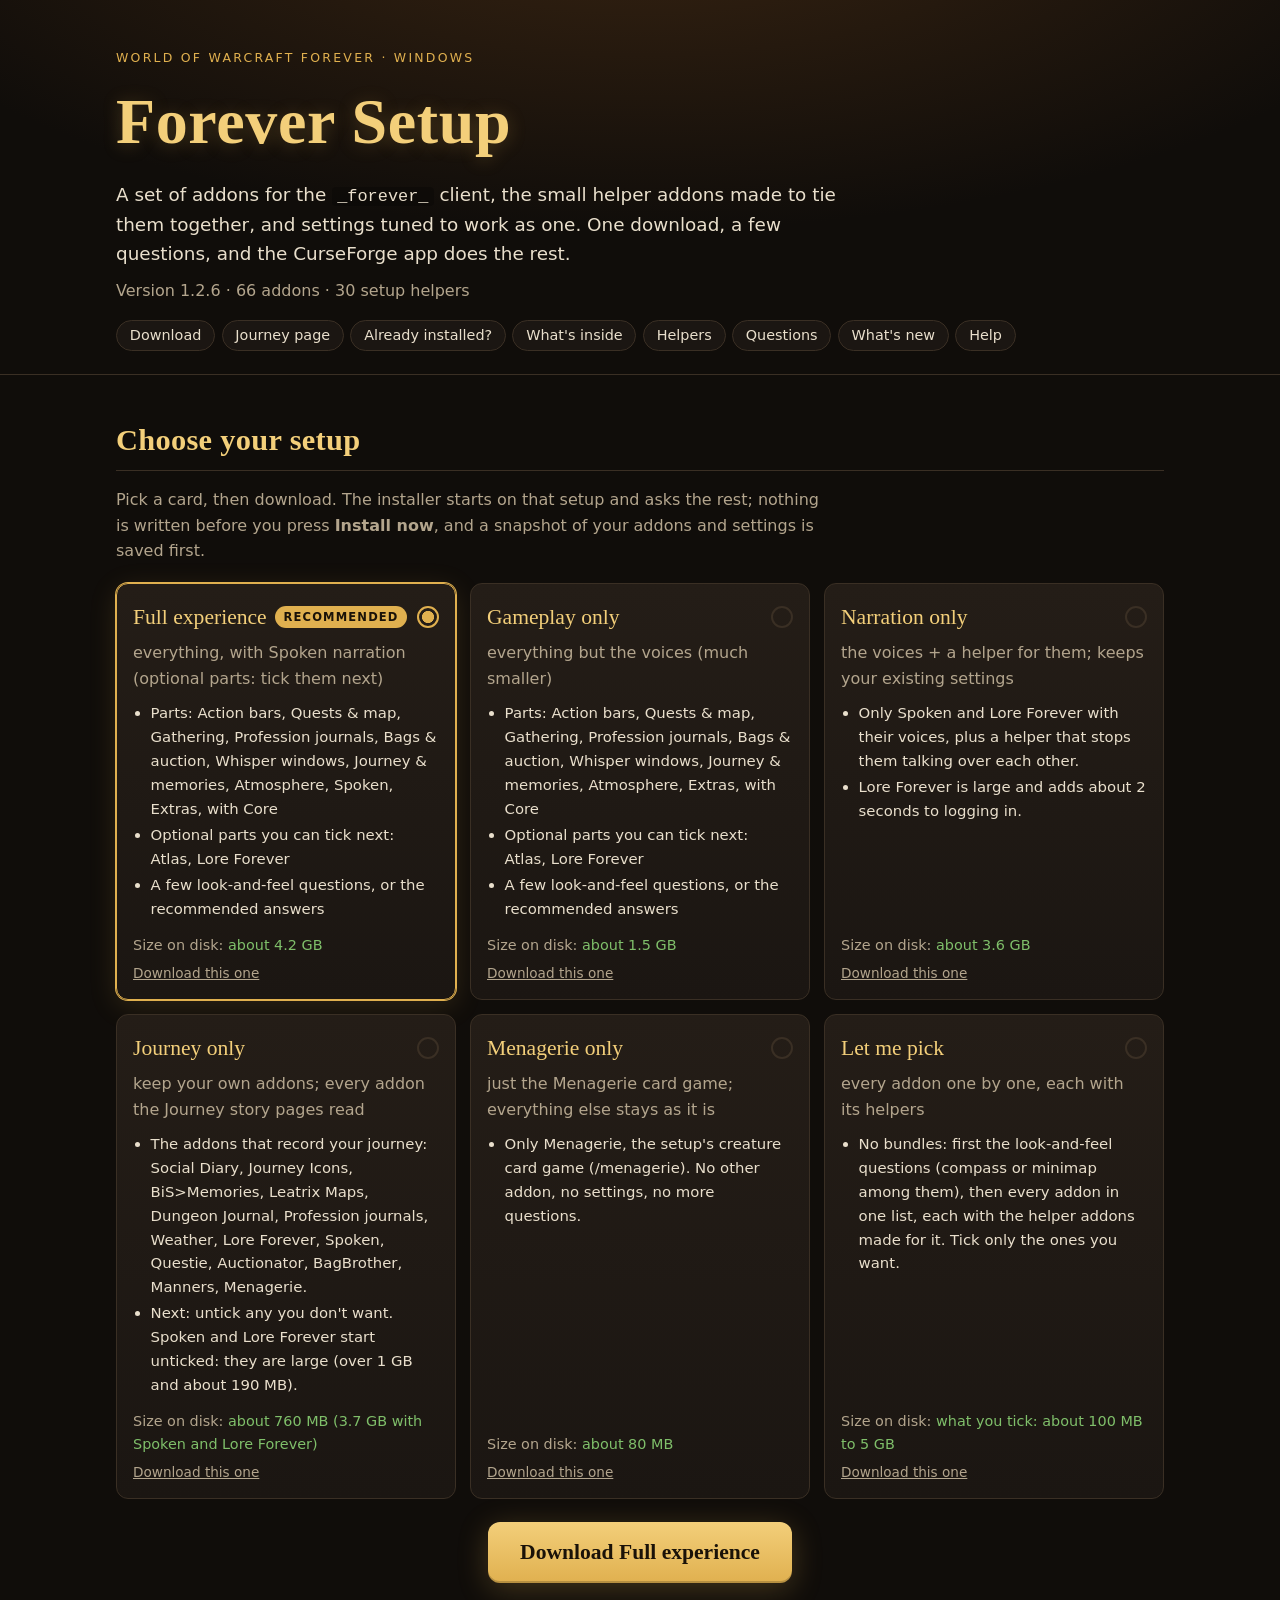
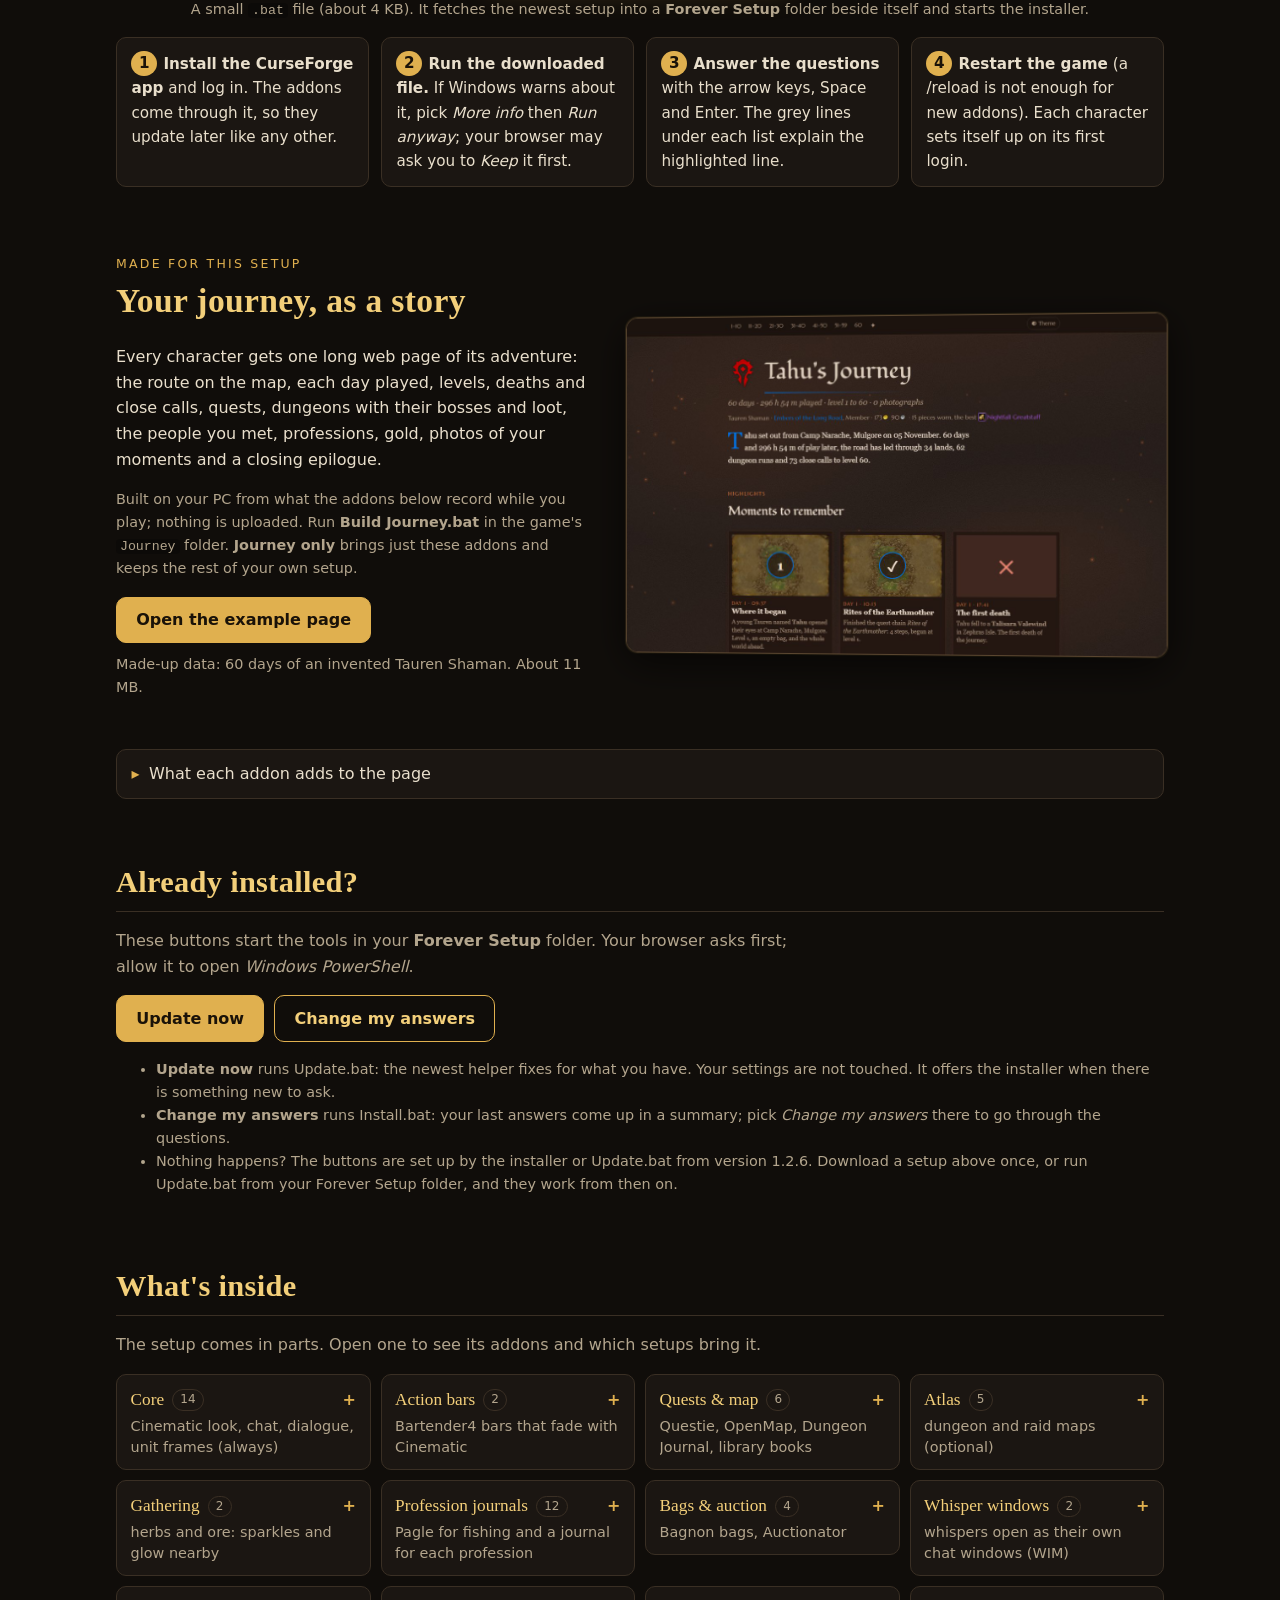
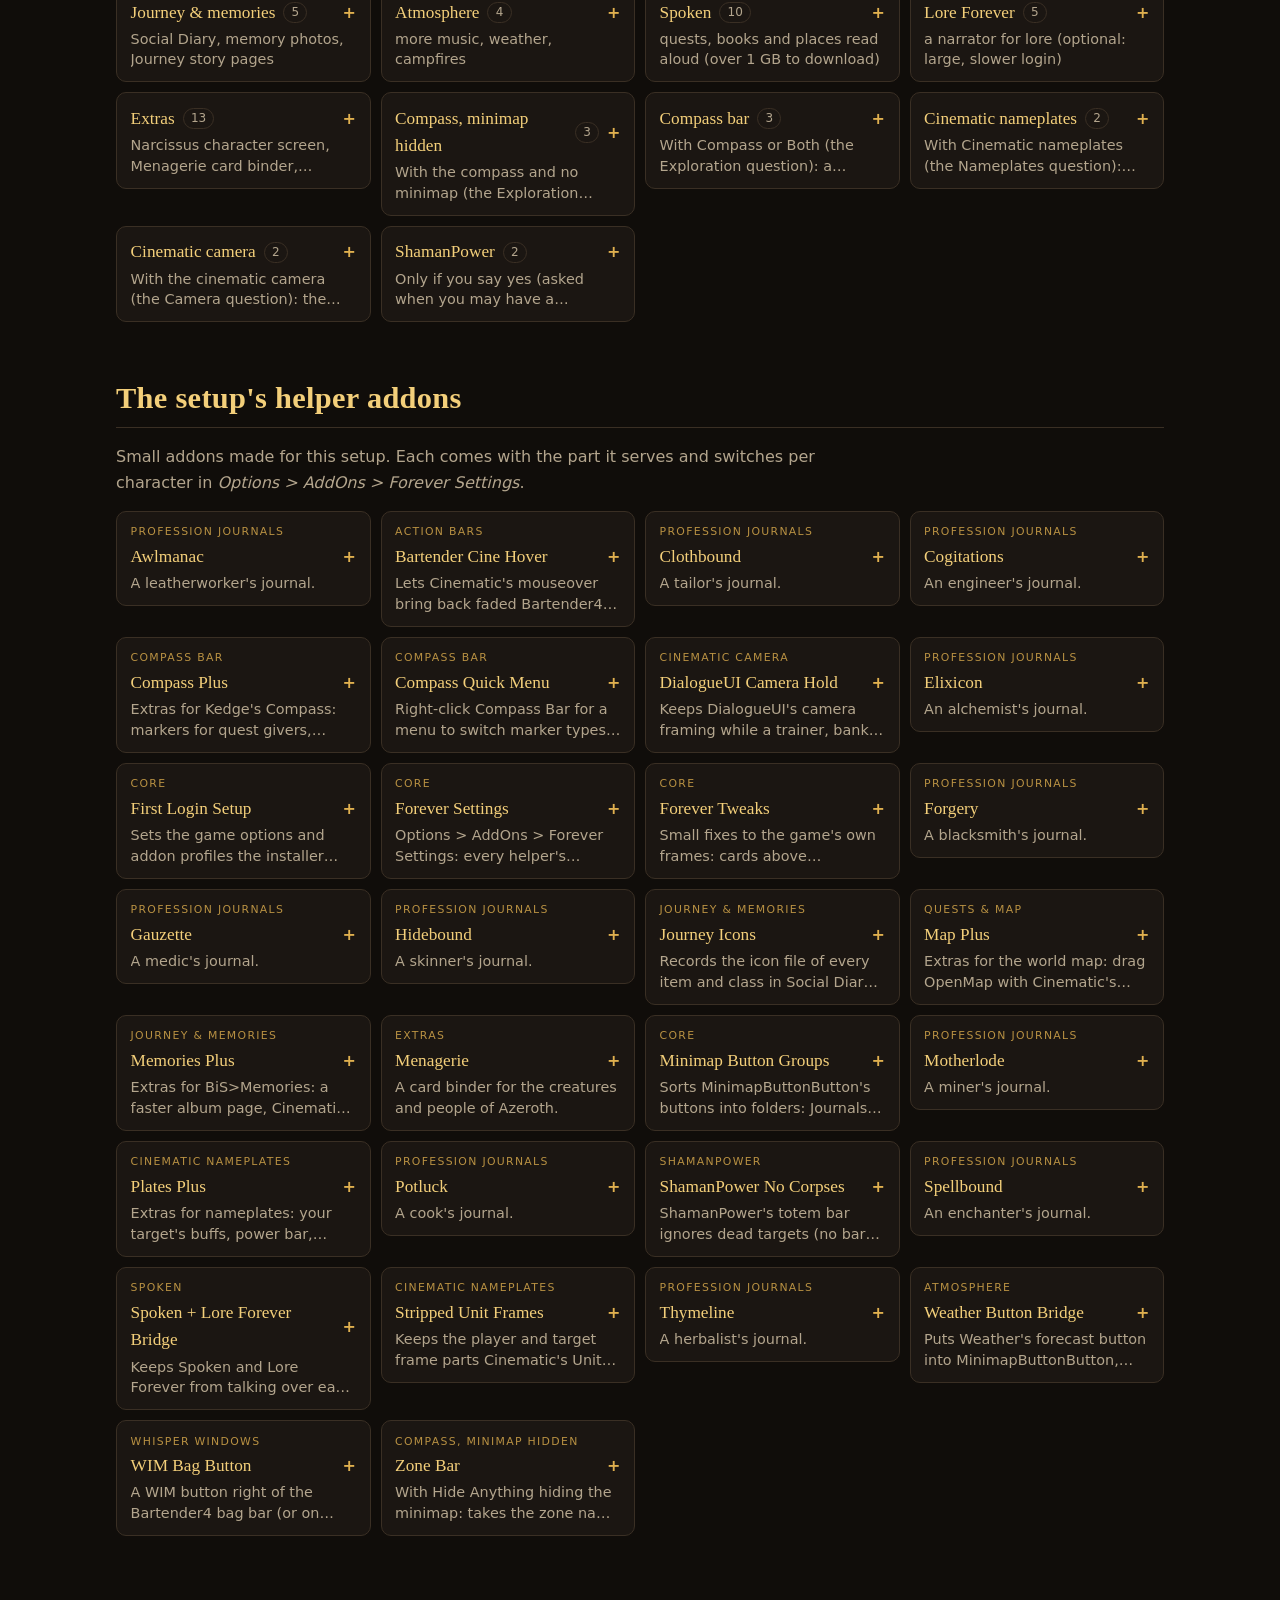
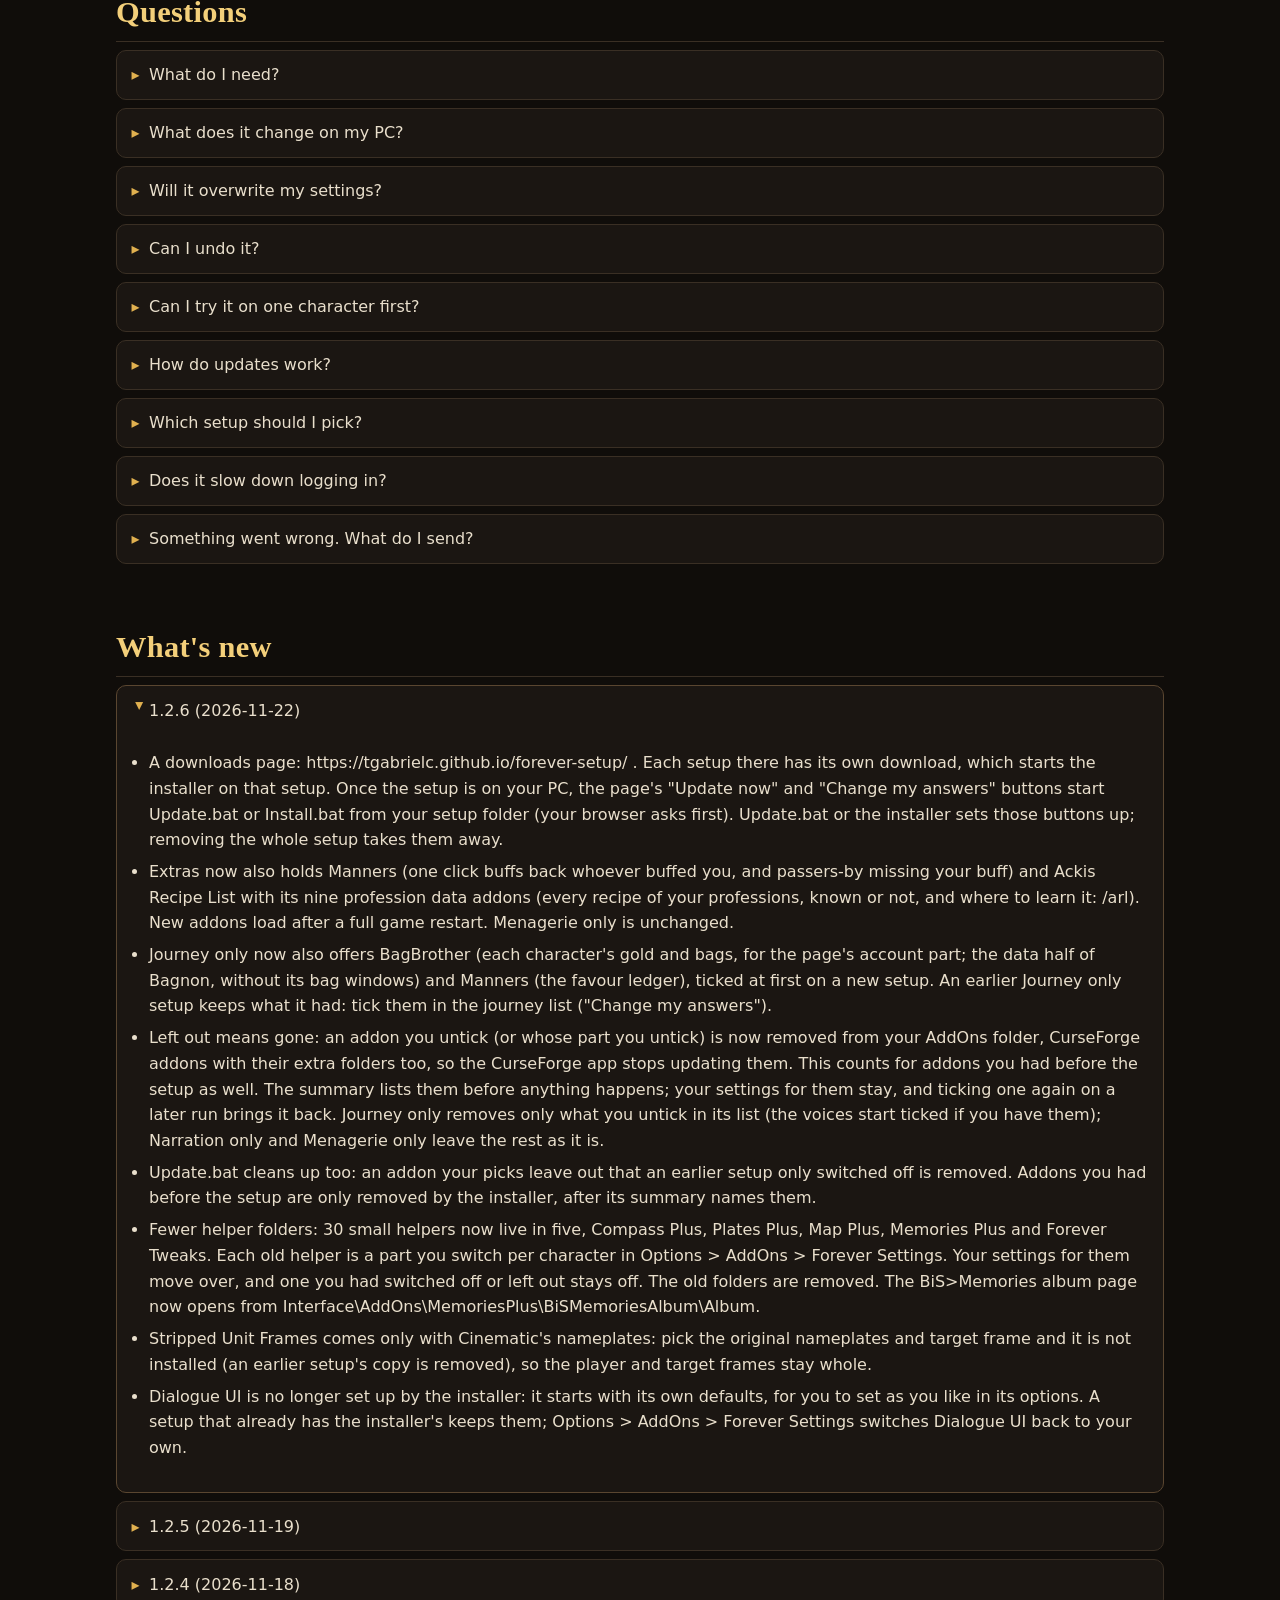
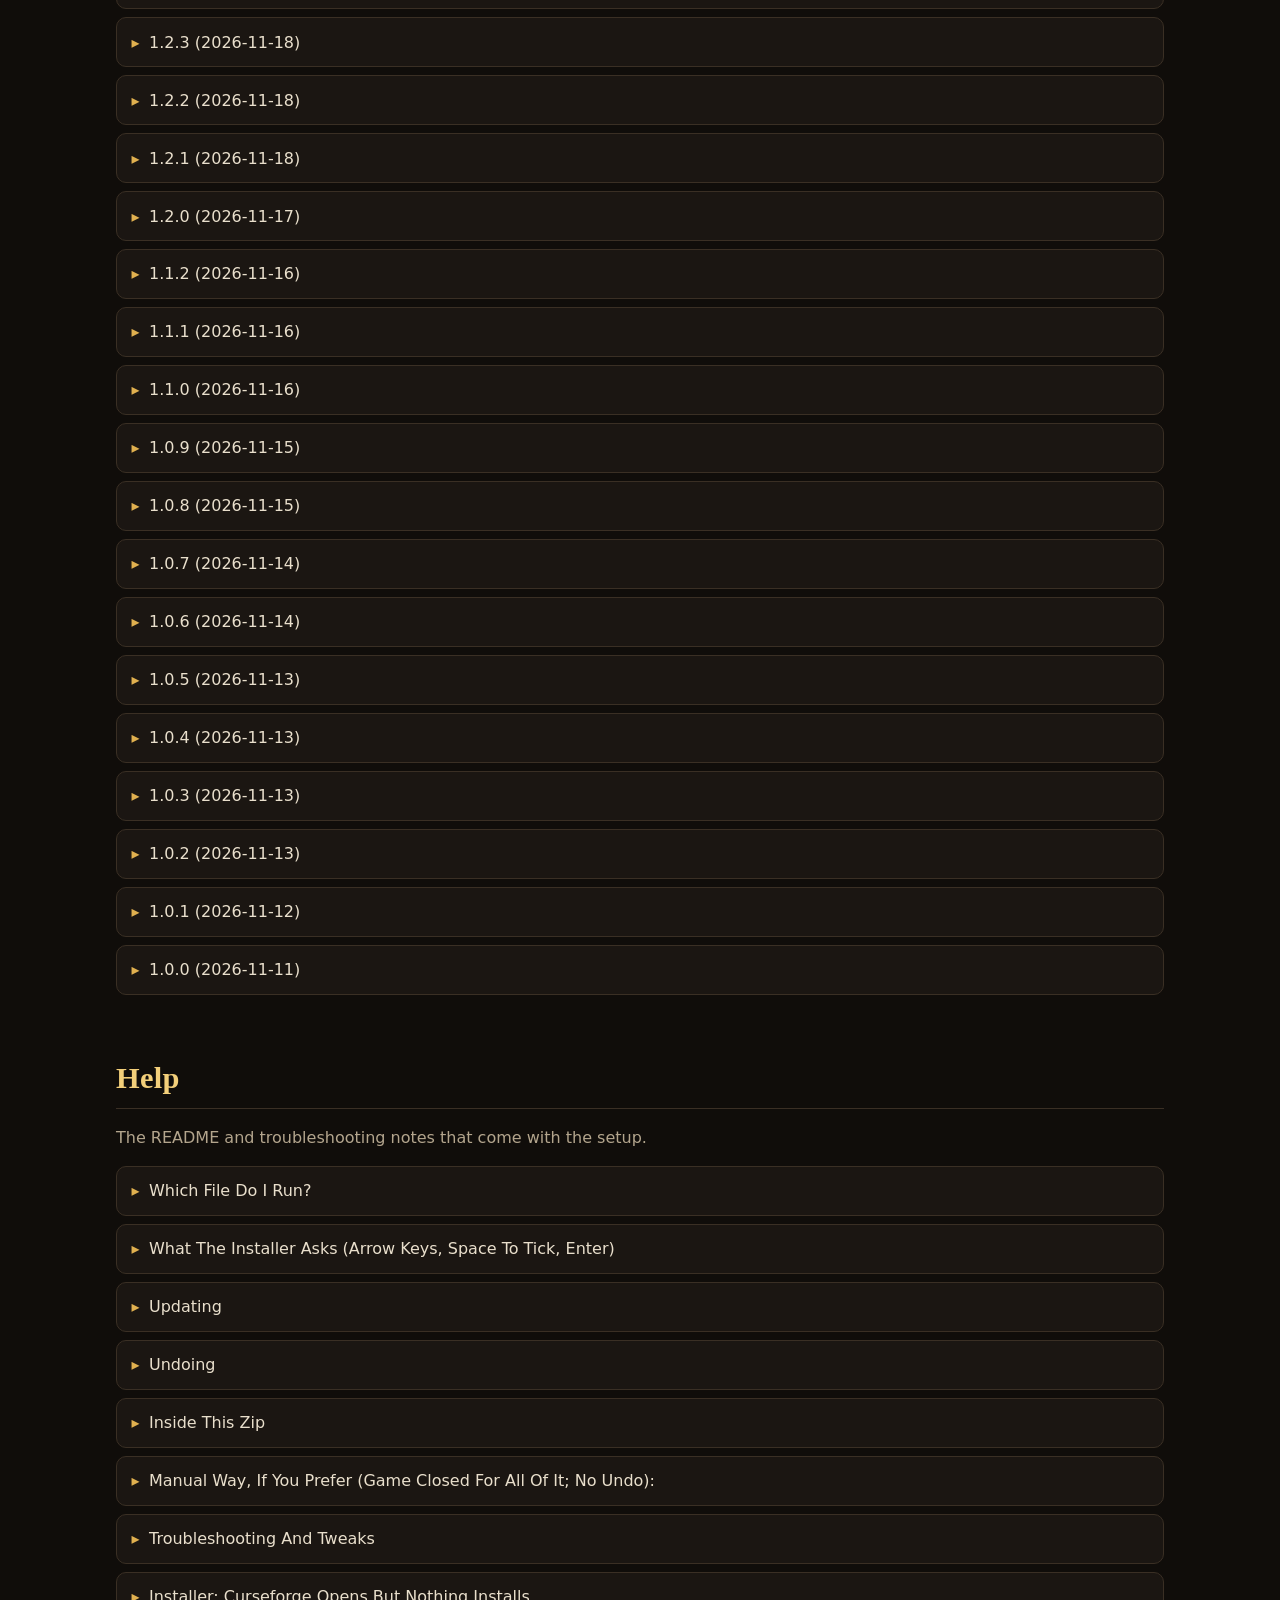
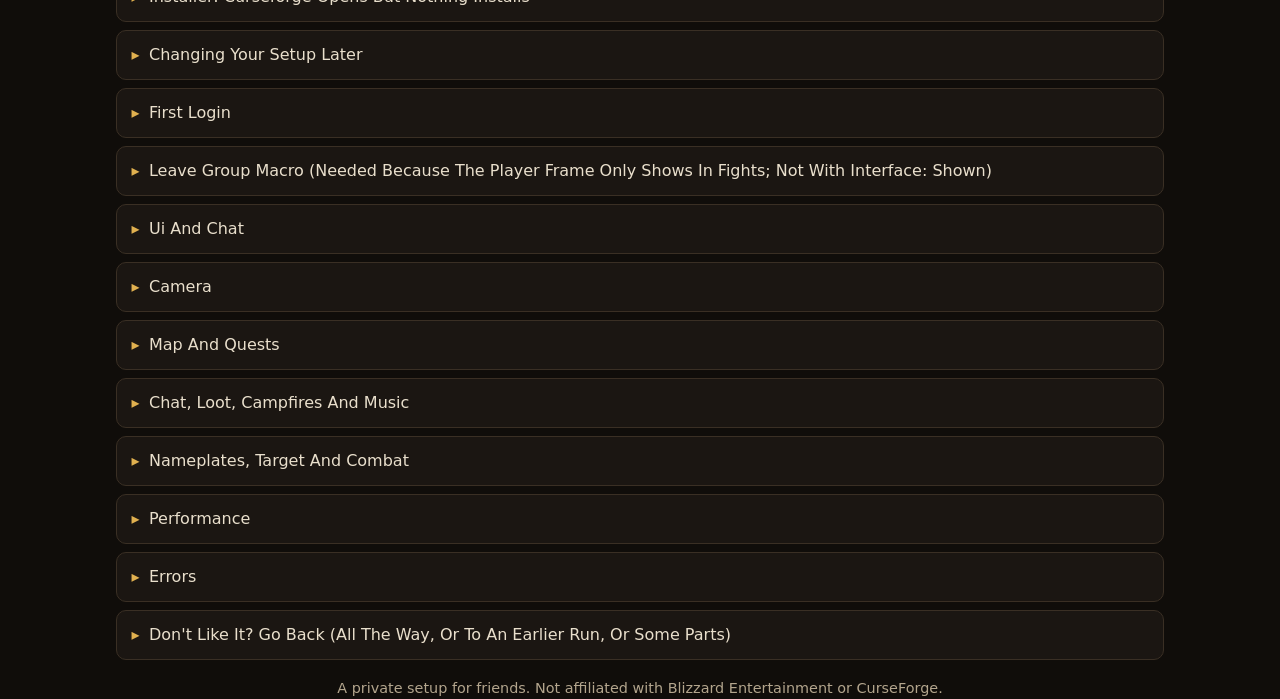
==== commit 4de202bc: "Downloads page: Journey showcase near the top, parts and helpers as compact tiles Each part and help" ====
--- a/docs/index.html
+++ b/docs/index.html
@@ -16,7 +16,7 @@
     <p class="lede">A set of addons for the <code>_forever_</code> client, the small helper addons made to tie them together, and settings tuned to work as one. One download, a few questions, and the CurseForge app does the rest.</p>
     <p class="meta">Version <!-- gen:version -->1.2.6<!-- /gen:version --> &middot; <!-- gen:addoncount -->66<!-- /gen:addoncount --> addons &middot; <!-- gen:helpercount -->30<!-- /gen:helpercount --> setup helpers</p>
     <nav aria-label="Sections">
-      <a href="#choose">Download</a><a href="#installed">Already installed?</a><a href="#inside">What's inside</a><a href="#helpers">Helpers</a><a href="#journey">Journey page</a><a href="#faq">Questions</a><a href="#new">What's new</a><a href="#help">Help</a>
+      <a href="#choose">Download</a><a href="#journey">Journey page</a><a href="#installed">Already installed?</a><a href="#inside">What's inside</a><a href="#helpers">Helpers</a><a href="#faq">Questions</a><a href="#new">What's new</a><a href="#help">Help</a>
     </nav>
   </div>
 </header>
@@ -87,6 +87,36 @@
   </ol>
 </section>
 
+<section id="journey" class="showcase">
+  <div class="show-text">
+    <p class="eyebrow">Made for this setup</p>
+    <h2>Your journey, as a story</h2>
+    <p>Every character gets one long web page of its adventure: the route on the map, each day played, levels, deaths and close calls, quests, dungeons with their bosses and loot, the people you met, professions, gold, photos of your moments and a closing epilogue.</p>
+    <p class="small">Built on your PC from what the addons below record while you play; nothing is uploaded. Run <b>Build Journey.bat</b> in the game's <code>Journey</code> folder. <b>Journey only</b> brings just these addons and keeps the rest of your own setup.</p>
+    <p class="show-cta"><a class="btn" href="journey-example.html" target="_blank" rel="noopener">Open the example page</a> <span class="small">Made-up data: 60 days of an invented Tauren Shaman. About 11 MB.</span></p>
+  </div>
+  <a class="show-shot" href="journey-example.html" target="_blank" rel="noopener" aria-label="Open the example Journey page"><img src="journey-preview.jpg" alt="The top of an example Journey page: Tahu's Journey, 60 days, level 1 to 60, with highlight cards for the first quest, a finished quest chain and the first death." width="1280" height="800" loading="lazy"></a>
+  <details class="sources-fold">
+    <summary>What each addon adds to the page</summary>
+    <ul class="sources">
+<!-- gen:journey --><li><b>Social Diary</b><span>route, days, levels, deaths, quests, people, PvP</span></li>
+<li><b>Journey Icons</b><span>icons, map art, professions, gold, reputation, guild</span></li>
+<li><b>BiS&gt;Memories</b><span>photos, gear worn, new-gear lines</span></li>
+<li><b>Leatrix Maps</b><span>explored areas on the zone maps (kept switched off)</span></li>
+<li><b>Dungeon Journal</b><span>dungeon run cards, boss portraits, flight times</span></li>
+<li><b>Profession journals</b><span>catches, journal firsts, badges, legends</span></li>
+<li><b>Weather</b><span>rain you travelled through</span></li>
+<li><b>Lore Forever</b><span>lore uncovered, questions asked, zone visits</span></li>
+<li><b>Spoken</b><span>places, stories and books you heard</span></li>
+<li><b>Questie</b><span>quests taken and turned in</span></li>
+<li><b>Auctionator</b><span>auction house listings and sales</span></li>
+<li><b>BagBrother</b><span>gold and bags of every character</span></li>
+<li><b>Manners</b><span>buffs given and returned</span></li>
+<li><b>Menagerie</b><span>creature cards, battles, expeditions</span></li><!-- /gen:journey -->
+    </ul>
+  </details>
+</section>
+
 <section id="installed">
   <h2>Already installed?</h2>
   <p class="intro">These buttons start the tools in your <b>Forever Setup</b> folder. Your browser asks first; allow it to open <i>Windows PowerShell</i>.</p>
@@ -103,294 +133,306 @@
 
 <section id="inside">
   <h2>What's inside</h2>
-  <p class="intro">The setup is made of parts. Full experience brings every part except the optional ones; the look-and-feel questions add the compass, nameplate and camera parts. Open a part to see its addons and what each one does. <span class="tag own">setup helper</span> marks the small addons made for this setup.</p>
-<!-- gen:parts --><details class="part" id="part-core">
-  <summary><span class="part-name">Core</span><span class="part-about">Cinematic look, chat, dialogue, unit frames (always)</span><span class="count">14 addons</span></summary>
-  
-  <p class="in">In: <span class="tag">Full experience</span> <span class="tag">Gameplay only</span> <span class="tag">Let me pick</span></p>
-  <ul class="addons">
-    <li><b>BugGrabber</b> catches addon errors quietly (for BugSack)</li>
-    <li><b>BugSack</b> shows caught addon errors when you ask, instead of pop-ups</li>
-    <li><b>Cinematic</b> the main look: UI fades between fights, cinematic cameras, letterbox, weather</li>
-    <li><b>Dialogue UI</b> quest and NPC talk as a cinematic dialogue</li>
-    <li><b>Glass Forever</b> minimal chat that fades when quiet</li>
-    <li><b>Hide Anything - Forever</b> hides the game frames this setup replaces (minimap, target frame...)</li>
-    <li><b>Leatrix Plus</b> many small quality-of-life options</li>
-    <li><b>MinimapButtonButton</b> collects addon minimap buttons into one button</li>
-    <li><b>RPGLootFeed</b> a small feed of what you just looted</li>
-    <li><b>Mouse Over Tooltip</b> a minimal unit tooltip on mouseover</li>
-    <li class="own"><b>First Login Setup</b> <span class="tag own">setup helper</span> Sets the game options and addon profiles the installer picked, once on each character.</li>
-    <li class="own"><b>Forever Settings</b> <span class="tag own">setup helper</span> Options &gt; AddOns &gt; Forever Settings: every helper&#39;s options on pages (this character, compass, nameplates, map and photos, interface), and per addon the setup&#39;s settings or your own.</li>
-    <li class="own"><b>Forever Tweaks</b> <span class="tag own">setup helper</span> Small fixes to the game&#39;s own frames: cards above Cinematic, the player frame while you eat, Glass&#39;s edit box, combat state text, corpse plates and raid frame health. Each part switches off per character in Forever Settings.</li>
-    <li class="own"><b>Minimap Button Groups</b> <span class="tag own">setup helper</span> Sorts MinimapButtonButton&#39;s buttons into folders: Journals &amp; story, Map &amp; world, Look &amp; sound, Tools. Right click a folder to move any button. Shows MinimapButtonButton&#39;s button only while the mouse is on it or its list is open.</li>
-  </ul>
-</details>
-<details class="part" id="part-action-bars">
-  <summary><span class="part-name">Action bars</span><span class="part-about">Bartender4 bars that fade with Cinematic</span><span class="count">2 addons</span></summary>
-  
-  <p class="in">In: <span class="tag">Full experience</span> <span class="tag">Gameplay only</span> <span class="tag">Let me pick</span></p>
-  <ul class="addons">
-    <li><b>Bartender4</b> action bars, laid out for this setup</li>
-    <li class="own"><b>Bartender Cine Hover</b> <span class="tag own">setup helper</span> Lets Cinematic&#39;s mouseover bring back faded Bartender4 bars, whose own frames are only 1x1.</li>
-  </ul>
-</details>
-<details class="part" id="part-quests-map">
-  <summary><span class="part-name">Quests &amp; map</span><span class="part-about">Questie, OpenMap, Dungeon Journal, library books</span><span class="count">6 addons</span></summary>
-  
-  <p class="in">In: <span class="tag">Full experience</span> <span class="tag">Gameplay only</span> <span class="tag">Journey only</span> <span class="tag">Let me pick</span></p>
-  <ul class="addons">
-    <li><b>DungeonJournal</b> boss, loot and quest journal for dungeons</li>
-    <li><b>Librarian Books Forever</b> tracks the 40 library books: which you still need and where they are (/librarian)</li>
-    <li><b>OpenMap</b> one seamless world map, every zone stitched together</li>
-    <li><b>Questie</b> quest helper: givers, objectives and turn-ins on the map</li>
-    <li><b>QuestieDB</b> the quest database Questie reads</li>
-    <li class="own"><b>Map Plus</b> <span class="tag own">setup helper</span> Extras for the world map: drag OpenMap with Cinematic&#39;s camera, dungeon maps from the Forever Dungeon Journal, Questie pins on the world map, and townsfolk icons hidden until you explore their area. Each part switches off per character in Forever Settings.</li>
-  </ul>
-</details>
-<details class="part" id="part-atlas">
-  <summary><span class="part-name">Atlas</span><span class="part-about">dungeon and raid maps (optional)</span><span class="count">5 addons</span></summary>
+  <p class="intro">The setup comes in parts. Open one to see its addons and which setups bring it.</p>
+<div class="tiles">
+<!-- gen:parts --><details class="tile" id="part-core">
+  <summary><span class="t-head"><span class="t-name">Core</span><span class="t-count">14</span></span><span class="gist">Cinematic look, chat, dialogue, unit frames (always)</span></summary>
+  <div class="more">
+  
+  <p class="in"><span class="tag">Full experience</span> <span class="tag">Gameplay only</span> <span class="tag">Let me pick</span></p>
+  <ul class="addons">
+    <li><b>BugGrabber</b><span>catches addon errors quietly (for BugSack)</span></li>
+    <li><b>BugSack</b><span>shows caught addon errors when you ask, instead of pop-ups</span></li>
+    <li><b>Cinematic</b><span>the main look: UI fades between fights, cinematic cameras, letterbox, weather</span></li>
+    <li><b>Dialogue UI</b><span>quest and NPC talk as a cinematic dialogue</span></li>
+    <li><b>Glass Forever</b><span>minimal chat that fades when quiet</span></li>
+    <li><b>Hide Anything - Forever</b><span>hides the game frames this setup replaces (minimap, target frame...)</span></li>
+    <li><b>Leatrix Plus</b><span>many small quality-of-life options</span></li>
+    <li><b>MinimapButtonButton</b><span>collects addon minimap buttons into one button</span></li>
+    <li><b>RPGLootFeed</b><span>a small feed of what you just looted</span></li>
+    <li><b>Mouse Over Tooltip</b><span>a minimal unit tooltip on mouseover</span></li>
+    <li><b>First Login Setup <i class="own">helper</i></b><span>Sets the game options and addon profiles the installer picked, once on each character.</span></li>
+    <li><b>Forever Settings <i class="own">helper</i></b><span>Options &gt; AddOns &gt; Forever Settings: every helper&#39;s options on pages (this character, compass, nameplates, map and photos, interface), and per addon the setup&#39;s settings or your own.</span></li>
+    <li><b>Forever Tweaks <i class="own">helper</i></b><span>Small fixes to the game&#39;s own frames: cards above Cinematic, the player frame while you eat, Glass&#39;s edit box, combat state text, corpse plates and raid frame health.</span></li>
+    <li><b>Minimap Button Groups <i class="own">helper</i></b><span>Sorts MinimapButtonButton&#39;s buttons into folders: Journals &amp; story, Map &amp; world, Look &amp; sound, Tools.</span></li>
+  </ul>
+  </div>
+</details>
+<details class="tile" id="part-action-bars">
+  <summary><span class="t-head"><span class="t-name">Action bars</span><span class="t-count">2</span></span><span class="gist">Bartender4 bars that fade with Cinematic</span></summary>
+  <div class="more">
+  
+  <p class="in"><span class="tag">Full experience</span> <span class="tag">Gameplay only</span> <span class="tag">Let me pick</span></p>
+  <ul class="addons">
+    <li><b>Bartender4</b><span>action bars, laid out for this setup</span></li>
+    <li><b>Bartender Cine Hover <i class="own">helper</i></b><span>Lets Cinematic&#39;s mouseover bring back faded Bartender4 bars, whose own frames are only 1x1.</span></li>
+  </ul>
+  </div>
+</details>
+<details class="tile" id="part-quests-map">
+  <summary><span class="t-head"><span class="t-name">Quests &amp; map</span><span class="t-count">6</span></span><span class="gist">Questie, OpenMap, Dungeon Journal, library books</span></summary>
+  <div class="more">
+  
+  <p class="in"><span class="tag">Full experience</span> <span class="tag">Gameplay only</span> <span class="tag">Journey only</span> <span class="tag">Let me pick</span></p>
+  <ul class="addons">
+    <li><b>DungeonJournal</b><span>boss, loot and quest journal for dungeons</span></li>
+    <li><b>Librarian Books Forever</b><span>tracks the 40 library books: which you still need and where they are (/librarian)</span></li>
+    <li><b>OpenMap</b><span>one seamless world map, every zone stitched together</span></li>
+    <li><b>Questie</b><span>quest helper: givers, objectives and turn-ins on the map</span></li>
+    <li><b>QuestieDB</b><span>the quest database Questie reads</span></li>
+    <li><b>Map Plus <i class="own">helper</i></b><span>Extras for the world map: drag OpenMap with Cinematic&#39;s camera, dungeon maps from the Forever Dungeon Journal, Questie pins on the world map, and townsfolk icons hidden until you explore their area.</span></li>
+  </ul>
+  </div>
+</details>
+<details class="tile" id="part-atlas">
+  <summary><span class="t-head"><span class="t-name">Atlas</span><span class="t-count">5</span></span><span class="gist">dungeon and raid maps (optional)</span></summary>
+  <div class="more">
   <p class="why">Optional: five addon folders and about 0.3 seconds more loading when you log in. Dungeon Journal already shows dungeon maps and loot.</p>
-  <p class="in">In: <span class="tag">Let me pick</span></p>
-  <ul class="addons">
-    <li><b>Atlas</b> dungeon and raid maps with their bosses and loot</li>
-    <li><b>Atlas Kalimdor &amp; Eastern Kingdoms</b> Atlas maps: the classic dungeons and raids</li>
-    <li><b>Atlas Battlegrounds</b> Atlas maps: battlegrounds</li>
-    <li><b>Atlas Dungeon Locations</b> Atlas maps: where each dungeon entrance is</li>
-    <li><b>Atlas Transportation</b> Atlas maps: flight paths, boats and zeppelins</li>
-  </ul>
-</details>
-<details class="part" id="part-gathering">
-  <summary><span class="part-name">Gathering</span><span class="part-about">herbs and ore: sparkles and glow nearby</span><span class="count">2 addons</span></summary>
-  
-  <p class="in">In: <span class="tag">Full experience</span> <span class="tag">Gameplay only</span> <span class="tag">Let me pick</span></p>
-  <ul class="addons">
-    <li><b>Lueur</b> herbs, ore, chests and quest objects glow as you approach; minimap node icons</li>
-    <li><b>Node Sight</b> gold sparkles on nearby herbs and ore; skill needed in tooltips</li>
-  </ul>
-</details>
-<details class="part" id="part-profession-journals">
-  <summary><span class="part-name">Profession journals</span><span class="part-about">Pagle for fishing and a journal for each profession</span><span class="count">12 addons</span></summary>
-  
-  <p class="in">In: <span class="tag">Full experience</span> <span class="tag">Gameplay only</span> <span class="tag">Journey only</span> <span class="tag">Let me pick</span></p>
-  <ul class="addons">
-    <li><b>Pagle</b> fishing: progress, a catch collection, goals and a one-key fishing button</li>
-    <li class="own"><b>Awlmanac</b> <span class="tag own">setup helper</span> A leatherworker&#39;s journal. Every piece you make is written down; first kinds, new pieces, titles and badges get a paper toast, and /awlmanac, a key binding or the minimap button opens the book.</li>
-    <li class="own"><b>Clothbound</b> <span class="tag own">setup helper</span> A tailor&#39;s journal. Every piece you sew is written down; first kinds, new pieces, titles and badges get a paper toast, and /clothbound, a key binding or the minimap button opens the book.</li>
-    <li class="own"><b>Cogitations</b> <span class="tag own">setup helper</span> An engineer&#39;s journal. Every build you make is written down; first kinds, new builds, titles and badges get a paper toast, and /cogitations, a key binding or the minimap button opens the book.</li>
-    <li class="own"><b>Elixicon</b> <span class="tag own">setup helper</span> An alchemist&#39;s journal. Every potion, elixir and flask you brew is written down; first kinds, new brews, titles and badges get a paper toast, and /elixicon, a key binding or the minimap button opens the book.</li>
-    <li class="own"><b>Forgery</b> <span class="tag own">setup helper</span> A blacksmith&#39;s journal. Every piece you make is written down; first kinds, new pieces, titles and badges get a paper toast, and /forgery, a key binding or the minimap button opens the book.</li>
-    <li class="own"><b>Gauzette</b> <span class="tag own">setup helper</span> A medic&#39;s journal. Every bandage and remedy you make is written down; first kinds, new makes, titles and badges get a paper toast, and /gauzette, a key binding or the minimap button opens the book.</li>
-    <li class="own"><b>Hidebound</b> <span class="tag own">setup helper</span> A skinner&#39;s journal. Every beast you skin is written down; first kinds of beast, new hides, titles and badges get a paper toast, and /hidebound, a key binding or the minimap button opens the book.</li>
-    <li class="own"><b>Motherlode</b> <span class="tag own">setup helper</span> A miner&#39;s journal. Every vein you strike is written down; first veins, new gems, titles and badges get a short toast, and /motherlode (or a key binding) opens the book. A minimap button opens it too.</li>
-    <li class="own"><b>Potluck</b> <span class="tag own">setup helper</span> A cook&#39;s journal. Every dish you cook is written down; first kinds, new dishes, titles and badges get a paper toast, and /potluck, a key binding or the minimap button opens the book.</li>
-    <li class="own"><b>Spellbound</b> <span class="tag own">setup helper</span> An enchanter&#39;s journal. Every enchant, make and disenchant is written down; first kinds, new finds, titles and badges get a paper toast, and /spellbound, a key binding or the minimap button opens the book.</li>
-    <li class="own"><b>Thymeline</b> <span class="tag own">setup helper</span> A herbalist&#39;s journal. Every herb you pick is written down; first herbs, new pressings, titles and badges get a paper toast, and /thymeline, a key binding or the minimap button opens the book.</li>
-  </ul>
-</details>
-<details class="part" id="part-bags-auction">
-  <summary><span class="part-name">Bags &amp; auction</span><span class="part-about">Bagnon bags, Auctionator</span><span class="count">4 addons</span></summary>
-  
-  <p class="in">In: <span class="tag">Full experience</span> <span class="tag">Gameplay only</span> <span class="tag">Journey only</span> <span class="tag">Let me pick</span></p>
-  <ul class="addons">
-    <li><b>Auctionator</b> auction house: fast search, price history, quick selling</li>
-    <li><b>Bagnon</b> all your bags in one window</li>
-    <li><b>Bagnon Battles</b> a backpack auto-battler mini-game inside Bagnon</li>
-    <li><b>BagBrother</b> remembers each character&#39;s gold and bags (Bagnon brings it too)</li>
-  </ul>
-</details>
-<details class="part" id="part-whisper-windows">
-  <summary><span class="part-name">Whisper windows</span><span class="part-about">whispers open as their own chat windows (WIM)</span><span class="count">2 addons</span></summary>
-  
-  <p class="in">In: <span class="tag">Full experience</span> <span class="tag">Gameplay only</span> <span class="tag">Let me pick</span></p>
-  <ul class="addons">
-    <li><b>WIM</b> whispers open as their own chat windows, like a messenger</li>
-    <li class="own"><b>WIM Bag Button</b> <span class="tag own">setup helper</span> A WIM button right of the Bartender4 bag bar (or on screen without Bartender4), since WIM&#39;s own button sits on the hidden minimap. Keeps whispers in WIM by turning off Glass&#39;s whisper windows and whisper tabs.</li>
-  </ul>
-</details>
-<details class="part" id="part-journey-memories">
-  <summary><span class="part-name">Journey &amp; memories</span><span class="part-about">Social Diary, memory photos, Journey story pages</span><span class="count">5 addons</span></summary>
-  
-  <p class="in">In: <span class="tag">Full experience</span> <span class="tag">Gameplay only</span> <span class="tag">Journey only</span> <span class="tag">Let me pick</span></p>
-  <ul class="addons">
-    <li><b>BiS&gt;Memories</b> a screenshot and a note when something worth remembering happens</li>
-    <li><b>Leatrix Maps</b> only its map of explored areas, for the Journey pages; installed switched off (OpenMap is the map)</li>
-    <li><b>Social Diary</b> remembers the people you meet in the open world</li>
-    <li class="own"><b>Journey Icons</b> <span class="tag own">setup helper</span> Records the icon file of every item and class in Social Diary and BiS Memories, plus item names, race and faction, dungeon boss portraits and the route&#39;s map art, and logs profession milestones, plus the fish Pagle counted, your guild (members, changes, event log, news), your gold and reputation over time, the quests in your log, what you craft, skin, mine and pick, your jumps, hearthstone uses and repair bills, and the gear you wear with its enchants, for the Journey story page. Shows nothing in game.</li>
-    <li class="own"><b>Memories Plus</b> <span class="tag own">setup helper</span> Extras for BiS&gt;Memories: a faster album page, Cinematic&#39;s look kept in photos, and a photo when Social Diary greets someone again. Each part switches off per character in Forever Settings.</li>
-  </ul>
-</details>
-<details class="part" id="part-atmosphere">
-  <summary><span class="part-name">Atmosphere</span><span class="part-about">more music, weather, campfires</span><span class="count">4 addons</span></summary>
-  
-  <p class="in">In: <span class="tag">Full experience</span> <span class="tag">Gameplay only</span> <span class="tag">Journey only</span> <span class="tag">Let me pick</span></p>
-  <ul class="addons">
-    <li><b>CozyFire</b> marks campfires on the map; camp object tooltips</li>
-    <li><b>Forever Ambient Music Extended</b> more music from every WoW era, fitted to where you are</li>
-    <li><b>Weather</b> weather ambience indoors and accessory reminders</li>
-    <li class="own"><b>Weather Button Bridge</b> <span class="tag own">setup helper</span> Puts Weather&#39;s forecast button into MinimapButtonButton, which can&#39;t collect Weather&#39;s own unnamed button.</li>
-  </ul>
-</details>
-<details class="part" id="part-spoken">
-  <summary><span class="part-name">Spoken</span><span class="part-about">quests, books and places read aloud (over 1 GB to download)</span><span class="count">10 addons</span></summary>
-  
-  <p class="in">In: <span class="tag">Full experience</span> <span class="tag">Narration only</span> <span class="tag">Journey only</span> <span class="tag">Let me pick</span></p>
-  <ul class="addons">
-    <li><b>Spoken: English</b> Spoken: the English voice packs, all in one</li>
-    <li><b>Spoken</b> reads quests, gossip, places and books aloud</li>
-    <li><b>Spoken Audio: Quests - All</b> Spoken voices: quests (all)</li>
-    <li><b>Spoken Audio: Quests - Alliance</b> Spoken voices: Alliance quests</li>
-    <li><b>Spoken Audio: Quests - Horde</b> Spoken voices: Horde quests</li>
-    <li><b>Spoken Audio: Quests - Shared</b> Spoken voices: shared quests</li>
-    <li><b>Spoken Audio: Gossip</b> Spoken voices: gossip</li>
-    <li><b>Spoken Audio: Places</b> Spoken voices: places</li>
-    <li><b>Spoken Audio: Readables</b> Spoken voices: books and letters</li>
-    <li class="own"><b>Spoken + Lore Forever Bridge</b> <span class="tag own">setup helper</span> Keeps Spoken and Lore Forever from talking over each other, and shows Lore Forever&#39;s chat hints on screen while chat is faded.</li>
-  </ul>
-</details>
-<details class="part" id="part-lore-forever">
-  <summary><span class="part-name">Lore Forever</span><span class="part-about">a narrator for lore (optional: large, slower login)</span><span class="count">5 addons</span></summary>
+  <p class="in"><span class="tag">Let me pick</span></p>
+  <ul class="addons">
+    <li><b>Atlas</b><span>dungeon and raid maps with their bosses and loot</span></li>
+    <li><b>Atlas Kalimdor &amp; Eastern Kingdoms</b><span>Atlas maps: the classic dungeons and raids</span></li>
+    <li><b>Atlas Battlegrounds</b><span>Atlas maps: battlegrounds</span></li>
+    <li><b>Atlas Dungeon Locations</b><span>Atlas maps: where each dungeon entrance is</span></li>
+    <li><b>Atlas Transportation</b><span>Atlas maps: flight paths, boats and zeppelins</span></li>
+  </ul>
+  </div>
+</details>
+<details class="tile" id="part-gathering">
+  <summary><span class="t-head"><span class="t-name">Gathering</span><span class="t-count">2</span></span><span class="gist">herbs and ore: sparkles and glow nearby</span></summary>
+  <div class="more">
+  
+  <p class="in"><span class="tag">Full experience</span> <span class="tag">Gameplay only</span> <span class="tag">Let me pick</span></p>
+  <ul class="addons">
+    <li><b>Lueur</b><span>herbs, ore, chests and quest objects glow as you approach; minimap node icons</span></li>
+    <li><b>Node Sight</b><span>gold sparkles on nearby herbs and ore; skill needed in tooltips</span></li>
+  </ul>
+  </div>
+</details>
+<details class="tile" id="part-profession-journals">
+  <summary><span class="t-head"><span class="t-name">Profession journals</span><span class="t-count">12</span></span><span class="gist">Pagle for fishing and a journal for each profession</span></summary>
+  <div class="more">
+  
+  <p class="in"><span class="tag">Full experience</span> <span class="tag">Gameplay only</span> <span class="tag">Journey only</span> <span class="tag">Let me pick</span></p>
+  <ul class="addons">
+    <li><b>Pagle</b><span>fishing: progress, a catch collection, goals and a one-key fishing button</span></li>
+    <li><b>Awlmanac <i class="own">helper</i></b><span>A leatherworker&#39;s journal.</span></li>
+    <li><b>Clothbound <i class="own">helper</i></b><span>A tailor&#39;s journal.</span></li>
+    <li><b>Cogitations <i class="own">helper</i></b><span>An engineer&#39;s journal.</span></li>
+    <li><b>Elixicon <i class="own">helper</i></b><span>An alchemist&#39;s journal.</span></li>
+    <li><b>Forgery <i class="own">helper</i></b><span>A blacksmith&#39;s journal.</span></li>
+    <li><b>Gauzette <i class="own">helper</i></b><span>A medic&#39;s journal.</span></li>
+    <li><b>Hidebound <i class="own">helper</i></b><span>A skinner&#39;s journal.</span></li>
+    <li><b>Motherlode <i class="own">helper</i></b><span>A miner&#39;s journal.</span></li>
+    <li><b>Potluck <i class="own">helper</i></b><span>A cook&#39;s journal.</span></li>
+    <li><b>Spellbound <i class="own">helper</i></b><span>An enchanter&#39;s journal.</span></li>
+    <li><b>Thymeline <i class="own">helper</i></b><span>A herbalist&#39;s journal.</span></li>
+  </ul>
+  </div>
+</details>
+<details class="tile" id="part-bags-auction">
+  <summary><span class="t-head"><span class="t-name">Bags &amp; auction</span><span class="t-count">4</span></span><span class="gist">Bagnon bags, Auctionator</span></summary>
+  <div class="more">
+  
+  <p class="in"><span class="tag">Full experience</span> <span class="tag">Gameplay only</span> <span class="tag">Journey only</span> <span class="tag">Let me pick</span></p>
+  <ul class="addons">
+    <li><b>Auctionator</b><span>auction house: fast search, price history, quick selling</span></li>
+    <li><b>Bagnon</b><span>all your bags in one window</span></li>
+    <li><b>Bagnon Battles</b><span>a backpack auto-battler mini-game inside Bagnon</span></li>
+    <li><b>BagBrother</b><span>remembers each character&#39;s gold and bags (Bagnon brings it too)</span></li>
+  </ul>
+  </div>
+</details>
+<details class="tile" id="part-whisper-windows">
+  <summary><span class="t-head"><span class="t-name">Whisper windows</span><span class="t-count">2</span></span><span class="gist">whispers open as their own chat windows (WIM)</span></summary>
+  <div class="more">
+  
+  <p class="in"><span class="tag">Full experience</span> <span class="tag">Gameplay only</span> <span class="tag">Let me pick</span></p>
+  <ul class="addons">
+    <li><b>WIM</b><span>whispers open as their own chat windows, like a messenger</span></li>
+    <li><b>WIM Bag Button <i class="own">helper</i></b><span>A WIM button right of the Bartender4 bag bar (or on screen without Bartender4), since WIM&#39;s own button sits on the hidden minimap.</span></li>
+  </ul>
+  </div>
+</details>
+<details class="tile" id="part-journey-memories">
+  <summary><span class="t-head"><span class="t-name">Journey &amp; memories</span><span class="t-count">5</span></span><span class="gist">Social Diary, memory photos, Journey story pages</span></summary>
+  <div class="more">
+  
+  <p class="in"><span class="tag">Full experience</span> <span class="tag">Gameplay only</span> <span class="tag">Journey only</span> <span class="tag">Let me pick</span></p>
+  <ul class="addons">
+    <li><b>BiS&gt;Memories</b><span>a screenshot and a note when something worth remembering happens</span></li>
+    <li><b>Leatrix Maps</b><span>only its map of explored areas, for the Journey pages; installed switched off (OpenMap is the map)</span></li>
+    <li><b>Social Diary</b><span>remembers the people you meet in the open world</span></li>
+    <li><b>Journey Icons <i class="own">helper</i></b><span>Records the icon file of every item and class in Social Diary and BiS Memories, plus item names, race and faction, dungeon boss portraits and the route&#39;s map art, and logs profession milestones, plus the fish Pagle counted, your guild (members, changes, event log, news), your gold and reputation over time, the quests in your log, what you craft, skin, mine and pick, your jumps, hearthstone uses and repair bills, and the gear you wear with its enchants, for the Journey story page.</span></li>
+    <li><b>Memories Plus <i class="own">helper</i></b><span>Extras for BiS&gt;Memories: a faster album page, Cinematic&#39;s look kept in photos, and a photo when Social Diary greets someone again.</span></li>
+  </ul>
+  </div>
+</details>
+<details class="tile" id="part-atmosphere">
+  <summary><span class="t-head"><span class="t-name">Atmosphere</span><span class="t-count">4</span></span><span class="gist">more music, weather, campfires</span></summary>
+  <div class="more">
+  
+  <p class="in"><span class="tag">Full experience</span> <span class="tag">Gameplay only</span> <span class="tag">Journey only</span> <span class="tag">Let me pick</span></p>
+  <ul class="addons">
+    <li><b>CozyFire</b><span>marks campfires on the map; camp object tooltips</span></li>
+    <li><b>Forever Ambient Music Extended</b><span>more music from every WoW era, fitted to where you are</span></li>
+    <li><b>Weather</b><span>weather ambience indoors and accessory reminders</span></li>
+    <li><b>Weather Button Bridge <i class="own">helper</i></b><span>Puts Weather&#39;s forecast button into MinimapButtonButton, which can&#39;t collect Weather&#39;s own unnamed button.</span></li>
+  </ul>
+  </div>
+</details>
+<details class="tile" id="part-spoken">
+  <summary><span class="t-head"><span class="t-name">Spoken</span><span class="t-count">10</span></span><span class="gist">quests, books and places read aloud (over 1 GB to download)</span></summary>
+  <div class="more">
+  
+  <p class="in"><span class="tag">Full experience</span> <span class="tag">Narration only</span> <span class="tag">Journey only</span> <span class="tag">Let me pick</span></p>
+  <ul class="addons">
+    <li><b>Spoken: English</b><span>Spoken: the English voice packs, all in one</span></li>
+    <li><b>Spoken</b><span>reads quests, gossip, places and books aloud</span></li>
+    <li><b>Spoken Audio: Quests - All</b><span>Spoken voices: quests (all)</span></li>
+    <li><b>Spoken Audio: Quests - Alliance</b><span>Spoken voices: Alliance quests</span></li>
+    <li><b>Spoken Audio: Quests - Horde</b><span>Spoken voices: Horde quests</span></li>
+    <li><b>Spoken Audio: Quests - Shared</b><span>Spoken voices: shared quests</span></li>
+    <li><b>Spoken Audio: Gossip</b><span>Spoken voices: gossip</span></li>
+    <li><b>Spoken Audio: Places</b><span>Spoken voices: places</span></li>
+    <li><b>Spoken Audio: Readables</b><span>Spoken voices: books and letters</span></li>
+    <li><b>Spoken + Lore Forever Bridge <i class="own">helper</i></b><span>Keeps Spoken and Lore Forever from talking over each other, and shows Lore Forever&#39;s chat hints on screen while chat is faded.</span></li>
+  </ul>
+  </div>
+</details>
+<details class="tile" id="part-lore-forever">
+  <summary><span class="t-head"><span class="t-name">Lore Forever</span><span class="t-count">5</span></span><span class="gist">a narrator for lore (optional: large, slower login)</span></summary>
+  <div class="more">
   <p class="why">Optional: the slowest addon of the setup, about 2 seconds more loading when you log in, and large (about 190 MB, plus voice packs from its website).</p>
-  <p class="in">In: <span class="tag">Narration only</span> <span class="tag">Journey only</span> <span class="tag">Let me pick</span></p>
-  <ul class="addons">
-    <li><b>Lore Forever</b> narrated lore of the zones, quests, people and items around you</li>
-    <li><b>Lore Forever - Female Narrator</b> Lore Forever: the female narrator voice</li>
-    <li><b>Lore Forever - Female Narrator (Horde lands)</b> female narrator: Horde lands</li>
-    <li><b>Lore Forever - Female Narrator: More People</b> female narrator: more people</li>
-    <li><b>Lore Forever - Female Narrator: More Places</b> female narrator: more places</li>
-  </ul>
-</details>
-<details class="part" id="part-extras">
-  <summary><span class="part-name">Extras</span><span class="part-about">Narcissus character screen, Menagerie card binder, Manners buffs, Recipe List</span><span class="count">13 addons</span></summary>
+  <p class="in"><span class="tag">Narration only</span> <span class="tag">Journey only</span> <span class="tag">Let me pick</span></p>
+  <ul class="addons">
+    <li><b>Lore Forever</b><span>narrated lore of the zones, quests, people and items around you</span></li>
+    <li><b>Lore Forever - Female Narrator</b><span>Lore Forever: the female narrator voice</span></li>
+    <li><b>Lore Forever - Female Narrator (Horde lands)</b><span>female narrator: Horde lands</span></li>
+    <li><b>Lore Forever - Female Narrator: More People</b><span>female narrator: more people</span></li>
+    <li><b>Lore Forever - Female Narrator: More Places</b><span>female narrator: more places</span></li>
+  </ul>
+  </div>
+</details>
+<details class="tile" id="part-extras">
+  <summary><span class="t-head"><span class="t-name">Extras</span><span class="t-count">13</span></span><span class="gist">Narcissus character screen, Menagerie card binder, Manners buffs, Recipe List</span></summary>
+  <div class="more">
   <p class="why">Menagerie only brings just Menagerie from this part.</p>
-  <p class="in">In: <span class="tag">Full experience</span> <span class="tag">Gameplay only</span> <span class="tag">Journey only</span> <span class="tag">Menagerie only</span> <span class="tag">Let me pick</span></p>
-  <ul class="addons">
-    <li><b>Narcissus</b> an immersive character screen and photo studio (/narci); about 0.6 seconds more loading at login</li>
-    <li><b>Manners</b> one click buffs back whoever buffed you, and passers-by missing your buff; the Journey page reads its favour ledger</li>
-    <li><b>Ackis Recipe List</b> lists every recipe of your professions, known or not, and where to learn it (/arl)</li>
-    <li><b>Ackis Recipe List: Alchemy</b> Recipe List: alchemy recipes</li>
-    <li><b>Ackis Recipe List: Blacksmithing</b> Recipe List: blacksmithing recipes</li>
-    <li><b>Ackis Recipe List: Cooking</b> Recipe List: cooking recipes</li>
-    <li><b>Ackis Recipe List: Enchanting</b> Recipe List: enchanting recipes</li>
-    <li><b>Ackis Recipe List: Engineering</b> Recipe List: engineering recipes</li>
-    <li><b>Ackis Recipe List: First Aid</b> Recipe List: first aid recipes</li>
-    <li><b>Ackis Recipe List: Leatherworking</b> Recipe List: leatherworking recipes</li>
-    <li><b>Ackis Recipe List: Mining</b> Recipe List: mining (smelting) recipes</li>
-    <li><b>Ackis Recipe List: Tailoring</b> Recipe List: tailoring recipes</li>
-    <li class="own"><b>Menagerie</b> <span class="tag own">setup helper</span> A card binder for the creatures and people of Azeroth. Kills can drop a creature&#39;s card, meeting someone can earn theirs, and playing fills a bar toward packs. /menagerie opens the binder.</li>
-  </ul>
-</details>
-<details class="part" id="part-compass-minimap-hidden">
-  <summary><span class="part-name">Compass, minimap hidden</span><span class="part-about">With the compass and no minimap (the Exploration question): herb and ore memory for the compass, and the zone name, clock and mail icon moved out of the hidden minimap.</span><span class="count">3 addons</span></summary>
-  
-  <p class="in">In: <span class="tag">Full experience</span> <span class="tag">Gameplay only</span> <span class="tag">Let me pick</span></p>
-  <ul class="addons">
-    <li><b>GatherMate2</b> remembers herb and ore spots; the compass shows the nearest</li>
-    <li><b>GatherMate2 Data</b> every known herb and ore spawn spot, imported into GatherMate2</li>
-    <li class="own"><b>Zone Bar</b> <span class="tag own">setup helper</span> With Hide Anything hiding the minimap: takes the zone name (world map, clock), calendar, tracking button and mail icon out of it, each Shift-dragged to its own place (first under the bag bar), and hides the AddOns button and day/night dial. Keeps the hidden minimap cluster from coming back half-faded. With the minimap on, nothing changes.</li>
-  </ul>
-</details>
-<details class="part" id="part-compass-bar">
-  <summary><span class="part-name">Compass bar</span><span class="part-about">With Compass or Both (the Exploration question): a compass bar at the top of the screen and its markers.</span><span class="count">3 addons</span></summary>
-  
-  <p class="in">In: <span class="tag">Full experience</span> <span class="tag">Gameplay only</span> <span class="tag">Let me pick</span></p>
-  <ul class="addons">
-    <li><b>Compass Bar</b> a compass bar at the top: quests, party, gathering spots</li>
-    <li class="own"><b>Compass Plus</b> <span class="tag own">setup helper</span> Extras for Kedge&#39;s Compass: markers for quest givers, townsfolk, dungeons, books, campfires, herbs and ore, guards&#39; directions, arrivals and known flight paths. Each part switches off per character in Forever Settings.</li>
-    <li class="own"><b>Compass Quick Menu</b> <span class="tag own">setup helper</span> Right-click Compass Bar for a menu to switch marker types on and off, pick ranges, and limit incomplete and completed quests separately (the active quest always shows). Shift+wheel on the bar (or a key binding) switches filters: All, Quests, Gathering, Town, Clean. The marker you face shows its name and distance; near markers draw larger. Also /cqm.</li>
-  </ul>
-</details>
-<details class="part" id="part-cinematic-nameplates">
-  <summary><span class="part-name">Cinematic nameplates</span><span class="part-about">With Cinematic nameplates (the Nameplates question): your target&#39;s buffs, power and menu on its plate.</span><span class="count">2 addons</span></summary>
-  
-  <p class="in">In: <span class="tag">Full experience</span> <span class="tag">Gameplay only</span> <span class="tag">Let me pick</span></p>
-  <ul class="addons">
-    <li class="own"><b>Plates Plus</b> <span class="tag own">setup helper</span> Extras for nameplates: your target&#39;s buffs, power bar, target and menu, the quest mark, friendly health bars in fights and faction crests. Each part switches off per character in Forever Settings.</li>
-    <li class="own"><b>Stripped Unit Frames</b> <span class="tag own">setup helper</span> Keeps the player and target frame parts Cinematic&#39;s Unit Frames page hides hidden on mouseover too.</li>
-  </ul>
-</details>
-<details class="part" id="part-cinematic-camera">
-  <summary><span class="part-name">Cinematic camera</span><span class="part-about">With the cinematic camera (the Camera question): the camera zooms out in the open, closes in indoors and turns to NPCs who talk to you.</span><span class="count">2 addons</span></summary>
-  
-  <p class="in">In: <span class="tag">Full experience</span> <span class="tag">Gameplay only</span> <span class="tag">Let me pick</span></p>
-  <ul class="addons">
-    <li><b>DynamicCam</b> a more dynamic camera (zooms and shoulder offset by situation)</li>
-    <li class="own"><b>DialogueUI Camera Hold</b> <span class="tag own">setup helper</span> Keeps DialogueUI&#39;s camera framing while a trainer, bank or other service window from the same NPC is open.</li>
-  </ul>
-</details>
-<details class="part" id="part-shamanpower">
-  <summary><span class="part-name">ShamanPower</span><span class="part-about">Only if you say yes (asked when you may have a shaman): a totem bar with timers.</span><span class="count">2 addons</span></summary>
-  
-  <p class="in">In: <span class="tag">Let me pick</span></p>
-  <ul class="addons">
-    <li><b>ShamanPower</b> a totem bar with timers and one-click totem drops</li>
-    <li class="own"><b>ShamanPower No Corpses</b> <span class="tag own">setup helper</span> ShamanPower&#39;s totem bar ignores dead targets (no bar while skinning or looting) and stays up out of combat while any totem is down or you are in a dungeon or raid. Shrinks its Drop All button, a fixed 26x26 with no size option.</li>
-  </ul>
+  <p class="in"><span class="tag">Full experience</span> <span class="tag">Gameplay only</span> <span class="tag">Journey only</span> <span class="tag">Menagerie only</span> <span class="tag">Let me pick</span></p>
+  <ul class="addons">
+    <li><b>Narcissus</b><span>an immersive character screen and photo studio (/narci); about 0.6 seconds more loading at login</span></li>
+    <li><b>Manners</b><span>one click buffs back whoever buffed you, and passers-by missing your buff; the Journey page reads its favour ledger</span></li>
+    <li><b>Ackis Recipe List</b><span>lists every recipe of your professions, known or not, and where to learn it (/arl)</span></li>
+    <li><b>Ackis Recipe List: Alchemy</b><span>Recipe List: alchemy recipes</span></li>
+    <li><b>Ackis Recipe List: Blacksmithing</b><span>Recipe List: blacksmithing recipes</span></li>
+    <li><b>Ackis Recipe List: Cooking</b><span>Recipe List: cooking recipes</span></li>
+    <li><b>Ackis Recipe List: Enchanting</b><span>Recipe List: enchanting recipes</span></li>
+    <li><b>Ackis Recipe List: Engineering</b><span>Recipe List: engineering recipes</span></li>
+    <li><b>Ackis Recipe List: First Aid</b><span>Recipe List: first aid recipes</span></li>
+    <li><b>Ackis Recipe List: Leatherworking</b><span>Recipe List: leatherworking recipes</span></li>
+    <li><b>Ackis Recipe List: Mining</b><span>Recipe List: mining (smelting) recipes</span></li>
+    <li><b>Ackis Recipe List: Tailoring</b><span>Recipe List: tailoring recipes</span></li>
+    <li><b>Menagerie <i class="own">helper</i></b><span>A card binder for the creatures and people of Azeroth.</span></li>
+  </ul>
+  </div>
+</details>
+<details class="tile" id="part-compass-minimap-hidden">
+  <summary><span class="t-head"><span class="t-name">Compass, minimap hidden</span><span class="t-count">3</span></span><span class="gist">With the compass and no minimap (the Exploration question): herb and ore memory for the compass, and the zone name, clock and mail icon moved out of the hidden minimap.</span></summary>
+  <div class="more">
+  
+  <p class="in"><span class="tag">Full experience</span> <span class="tag">Gameplay only</span> <span class="tag">Let me pick</span></p>
+  <ul class="addons">
+    <li><b>GatherMate2</b><span>remembers herb and ore spots; the compass shows the nearest</span></li>
+    <li><b>GatherMate2 Data</b><span>every known herb and ore spawn spot, imported into GatherMate2</span></li>
+    <li><b>Zone Bar <i class="own">helper</i></b><span>With Hide Anything hiding the minimap: takes the zone name (world map, clock), calendar, tracking button and mail icon out of it, each Shift-dragged to its own place (first under the bag bar), and hides the AddOns button and day/night dial.</span></li>
+  </ul>
+  </div>
+</details>
+<details class="tile" id="part-compass-bar">
+  <summary><span class="t-head"><span class="t-name">Compass bar</span><span class="t-count">3</span></span><span class="gist">With Compass or Both (the Exploration question): a compass bar at the top of the screen and its markers.</span></summary>
+  <div class="more">
+  
+  <p class="in"><span class="tag">Full experience</span> <span class="tag">Gameplay only</span> <span class="tag">Let me pick</span></p>
+  <ul class="addons">
+    <li><b>Compass Bar</b><span>a compass bar at the top: quests, party, gathering spots</span></li>
+    <li><b>Compass Plus <i class="own">helper</i></b><span>Extras for Kedge&#39;s Compass: markers for quest givers, townsfolk, dungeons, books, campfires, herbs and ore, guards&#39; directions, arrivals and known flight paths.</span></li>
+    <li><b>Compass Quick Menu <i class="own">helper</i></b><span>Right-click Compass Bar for a menu to switch marker types on and off, pick ranges, and limit incomplete and completed quests separately (the active quest always shows).</span></li>
+  </ul>
+  </div>
+</details>
+<details class="tile" id="part-cinematic-nameplates">
+  <summary><span class="t-head"><span class="t-name">Cinematic nameplates</span><span class="t-count">2</span></span><span class="gist">With Cinematic nameplates (the Nameplates question): your target&#39;s buffs, power and menu on its plate.</span></summary>
+  <div class="more">
+  
+  <p class="in"><span class="tag">Full experience</span> <span class="tag">Gameplay only</span> <span class="tag">Let me pick</span></p>
+  <ul class="addons">
+    <li><b>Plates Plus <i class="own">helper</i></b><span>Extras for nameplates: your target&#39;s buffs, power bar, target and menu, the quest mark, friendly health bars in fights and faction crests.</span></li>
+    <li><b>Stripped Unit Frames <i class="own">helper</i></b><span>Keeps the player and target frame parts Cinematic&#39;s Unit Frames page hides hidden on mouseover too.</span></li>
+  </ul>
+  </div>
+</details>
+<details class="tile" id="part-cinematic-camera">
+  <summary><span class="t-head"><span class="t-name">Cinematic camera</span><span class="t-count">2</span></span><span class="gist">With the cinematic camera (the Camera question): the camera zooms out in the open, closes in indoors and turns to NPCs who talk to you.</span></summary>
+  <div class="more">
+  
+  <p class="in"><span class="tag">Full experience</span> <span class="tag">Gameplay only</span> <span class="tag">Let me pick</span></p>
+  <ul class="addons">
+    <li><b>DynamicCam</b><span>a more dynamic camera (zooms and shoulder offset by situation)</span></li>
+    <li><b>DialogueUI Camera Hold <i class="own">helper</i></b><span>Keeps DialogueUI&#39;s camera framing while a trainer, bank or other service window from the same NPC is open.</span></li>
+  </ul>
+  </div>
+</details>
+<details class="tile" id="part-shamanpower">
+  <summary><span class="t-head"><span class="t-name">ShamanPower</span><span class="t-count">2</span></span><span class="gist">Only if you say yes (asked when you may have a shaman): a totem bar with timers.</span></summary>
+  <div class="more">
+  
+  <p class="in"><span class="tag">Let me pick</span></p>
+  <ul class="addons">
+    <li><b>ShamanPower</b><span>a totem bar with timers and one-click totem drops</span></li>
+    <li><b>ShamanPower No Corpses <i class="own">helper</i></b><span>ShamanPower&#39;s totem bar ignores dead targets (no bar while skinning or looting) and stays up out of combat while any totem is down or you are in a dungeon or raid.</span></li>
+  </ul>
+  </div>
 </details><!-- /gen:parts -->
+</div>
 </section>
 
 <section id="helpers">
   <h2>The setup's helper addons</h2>
-  <p class="intro">Small addons made for this setup: fixes between addons, extras for the compass, nameplates and map, the profession journals, the Menagerie card game and the Journey page's recorder. They come with the part they serve. Each one switches on and off per character in game: <i>Options &gt; AddOns &gt; Forever Settings</i>.</p>
-<!-- gen:helpers --><ul class="helpers"><li><b>Awlmanac</b> <span class="tag">Profession journals</span><br>A leatherworker&#39;s journal. Every piece you make is written down; first kinds, new pieces, titles and badges get a paper toast, and /awlmanac, a key binding or the minimap button opens the book.</li>
-<li><b>Bartender Cine Hover</b> <span class="tag">Action bars</span><br>Lets Cinematic&#39;s mouseover bring back faded Bartender4 bars, whose own frames are only 1x1.</li>
-<li><b>Clothbound</b> <span class="tag">Profession journals</span><br>A tailor&#39;s journal. Every piece you sew is written down; first kinds, new pieces, titles and badges get a paper toast, and /clothbound, a key binding or the minimap button opens the book.</li>
-<li><b>Cogitations</b> <span class="tag">Profession journals</span><br>An engineer&#39;s journal. Every build you make is written down; first kinds, new builds, titles and badges get a paper toast, and /cogitations, a key binding or the minimap button opens the book.</li>
-<li><b>Compass Plus</b> <span class="tag">Compass bar</span><br>Extras for Kedge&#39;s Compass: markers for quest givers, townsfolk, dungeons, books, campfires, herbs and ore, guards&#39; directions, arrivals and known flight paths. Each part switches off per character in Forever Settings.</li>
-<li><b>Compass Quick Menu</b> <span class="tag">Compass bar</span><br>Right-click Compass Bar for a menu to switch marker types on and off, pick ranges, and limit incomplete and completed quests separately (the active quest always shows). Shift+wheel on the bar (or a key binding) switches filters: All, Quests, Gathering, Town, Clean. The marker you face shows its name and distance; near markers draw larger. Also /cqm.</li>
-<li><b>DialogueUI Camera Hold</b> <span class="tag">Cinematic camera</span><br>Keeps DialogueUI&#39;s camera framing while a trainer, bank or other service window from the same NPC is open.</li>
-<li><b>Elixicon</b> <span class="tag">Profession journals</span><br>An alchemist&#39;s journal. Every potion, elixir and flask you brew is written down; first kinds, new brews, titles and badges get a paper toast, and /elixicon, a key binding or the minimap button opens the book.</li>
-<li><b>First Login Setup</b> <span class="tag">Core</span><br>Sets the game options and addon profiles the installer picked, once on each character.</li>
-<li><b>Forever Settings</b> <span class="tag">Core</span><br>Options &gt; AddOns &gt; Forever Settings: every helper&#39;s options on pages (this character, compass, nameplates, map and photos, interface), and per addon the setup&#39;s settings or your own.</li>
-<li><b>Forever Tweaks</b> <span class="tag">Core</span><br>Small fixes to the game&#39;s own frames: cards above Cinematic, the player frame while you eat, Glass&#39;s edit box, combat state text, corpse plates and raid frame health. Each part switches off per character in Forever Settings.</li>
-<li><b>Forgery</b> <span class="tag">Profession journals</span><br>A blacksmith&#39;s journal. Every piece you make is written down; first kinds, new pieces, titles and badges get a paper toast, and /forgery, a key binding or the minimap button opens the book.</li>
-<li><b>Gauzette</b> <span class="tag">Profession journals</span><br>A medic&#39;s journal. Every bandage and remedy you make is written down; first kinds, new makes, titles and badges get a paper toast, and /gauzette, a key binding or the minimap button opens the book.</li>
-<li><b>Hidebound</b> <span class="tag">Profession journals</span><br>A skinner&#39;s journal. Every beast you skin is written down; first kinds of beast, new hides, titles and badges get a paper toast, and /hidebound, a key binding or the minimap button opens the book.</li>
-<li><b>Journey Icons</b> <span class="tag">Journey &amp; memories</span><br>Records the icon file of every item and class in Social Diary and BiS Memories, plus item names, race and faction, dungeon boss portraits and the route&#39;s map art, and logs profession milestones, plus the fish Pagle counted, your guild (members, changes, event log, news), your gold and reputation over time, the quests in your log, what you craft, skin, mine and pick, your jumps, hearthstone uses and repair bills, and the gear you wear with its enchants, for the Journey story page. Shows nothing in game.</li>
-<li><b>Map Plus</b> <span class="tag">Quests &amp; map</span><br>Extras for the world map: drag OpenMap with Cinematic&#39;s camera, dungeon maps from the Forever Dungeon Journal, Questie pins on the world map, and townsfolk icons hidden until you explore their area. Each part switches off per character in Forever Settings.</li>
-<li><b>Memories Plus</b> <span class="tag">Journey &amp; memories</span><br>Extras for BiS&gt;Memories: a faster album page, Cinematic&#39;s look kept in photos, and a photo when Social Diary greets someone again. Each part switches off per character in Forever Settings.</li>
-<li><b>Menagerie</b> <span class="tag">Extras</span><br>A card binder for the creatures and people of Azeroth. Kills can drop a creature&#39;s card, meeting someone can earn theirs, and playing fills a bar toward packs. /menagerie opens the binder.</li>
-<li><b>Minimap Button Groups</b> <span class="tag">Core</span><br>Sorts MinimapButtonButton&#39;s buttons into folders: Journals &amp; story, Map &amp; world, Look &amp; sound, Tools. Right click a folder to move any button. Shows MinimapButtonButton&#39;s button only while the mouse is on it or its list is open.</li>
-<li><b>Motherlode</b> <span class="tag">Profession journals</span><br>A miner&#39;s journal. Every vein you strike is written down; first veins, new gems, titles and badges get a short toast, and /motherlode (or a key binding) opens the book. A minimap button opens it too.</li>
-<li><b>Plates Plus</b> <span class="tag">Cinematic nameplates</span><br>Extras for nameplates: your target&#39;s buffs, power bar, target and menu, the quest mark, friendly health bars in fights and faction crests. Each part switches off per character in Forever Settings.</li>
-<li><b>Potluck</b> <span class="tag">Profession journals</span><br>A cook&#39;s journal. Every dish you cook is written down; first kinds, new dishes, titles and badges get a paper toast, and /potluck, a key binding or the minimap button opens the book.</li>
-<li><b>ShamanPower No Corpses</b> <span class="tag">ShamanPower</span><br>ShamanPower&#39;s totem bar ignores dead targets (no bar while skinning or looting) and stays up out of combat while any totem is down or you are in a dungeon or raid. Shrinks its Drop All button, a fixed 26x26 with no size option.</li>
-<li><b>Spellbound</b> <span class="tag">Profession journals</span><br>An enchanter&#39;s journal. Every enchant, make and disenchant is written down; first kinds, new finds, titles and badges get a paper toast, and /spellbound, a key binding or the minimap button opens the book.</li>
-<li><b>Spoken + Lore Forever Bridge</b> <span class="tag">Spoken</span><br>Keeps Spoken and Lore Forever from talking over each other, and shows Lore Forever&#39;s chat hints on screen while chat is faded.</li>
-<li><b>Stripped Unit Frames</b> <span class="tag">Cinematic nameplates</span><br>Keeps the player and target frame parts Cinematic&#39;s Unit Frames page hides hidden on mouseover too.</li>
-<li><b>Thymeline</b> <span class="tag">Profession journals</span><br>A herbalist&#39;s journal. Every herb you pick is written down; first herbs, new pressings, titles and badges get a paper toast, and /thymeline, a key binding or the minimap button opens the book.</li>
-<li><b>Weather Button Bridge</b> <span class="tag">Atmosphere</span><br>Puts Weather&#39;s forecast button into MinimapButtonButton, which can&#39;t collect Weather&#39;s own unnamed button.</li>
-<li><b>WIM Bag Button</b> <span class="tag">Whisper windows</span><br>A WIM button right of the Bartender4 bag bar (or on screen without Bartender4), since WIM&#39;s own button sits on the hidden minimap. Keeps whispers in WIM by turning off Glass&#39;s whisper windows and whisper tabs.</li>
-<li><b>Zone Bar</b> <span class="tag">Compass, minimap hidden</span><br>With Hide Anything hiding the minimap: takes the zone name (world map, clock), calendar, tracking button and mail icon out of it, each Shift-dragged to its own place (first under the bag bar), and hides the AddOns button and day/night dial. Keeps the hidden minimap cluster from coming back half-faded. With the minimap on, nothing changes.</li></ul><!-- /gen:helpers -->
+  <p class="intro">Small addons made for this setup. Each comes with the part it serves and switches per character in <i>Options &gt; AddOns &gt; Forever Settings</i>.</p>
+<div class="tiles">
+<!-- gen:helpers --><details class="tile"><summary><span class="t-kicker">Profession journals</span><span class="t-head"><span class="t-name">Awlmanac</span></span><span class="gist">A leatherworker&#39;s journal.</span></summary><div class="more"><p>Every piece you make is written down; first kinds, new pieces, titles and badges get a paper toast, and /awlmanac, a key binding or the minimap button opens the book.</p></div></details>
+<details class="tile"><summary><span class="t-kicker">Action bars</span><span class="t-head"><span class="t-name">Bartender Cine Hover</span></span><span class="gist">Lets Cinematic&#39;s mouseover bring back faded Bartender4 bars, whose own frames are only 1x1.</span></summary><div class="more"><p>That is all it does.</p></div></details>
+<details class="tile"><summary><span class="t-kicker">Profession journals</span><span class="t-head"><span class="t-name">Clothbound</span></span><span class="gist">A tailor&#39;s journal.</span></summary><div class="more"><p>Every piece you sew is written down; first kinds, new pieces, titles and badges get a paper toast, and /clothbound, a key binding or the minimap button opens the book.</p></div></details>
+<details class="tile"><summary><span class="t-kicker">Profession journals</span><span class="t-head"><span class="t-name">Cogitations</span></span><span class="gist">An engineer&#39;s journal.</span></summary><div class="more"><p>Every build you make is written down; first kinds, new builds, titles and badges get a paper toast, and /cogitations, a key binding or the minimap button opens the book.</p></div></details>
+<details class="tile"><summary><span class="t-kicker">Compass bar</span><span class="t-head"><span class="t-name">Compass Plus</span></span><span class="gist">Extras for Kedge&#39;s Compass: markers for quest givers, townsfolk, dungeons, books, campfires, herbs and ore, guards&#39; directions, arrivals and known flight paths.</span></summary><div class="more"><p>Each part switches off per character in Forever Settings.</p></div></details>
+<details class="tile"><summary><span class="t-kicker">Compass bar</span><span class="t-head"><span class="t-name">Compass Quick Menu</span></span><span class="gist">Right-click Compass Bar for a menu to switch marker types on and off, pick ranges, and limit incomplete and completed quests separately (the active quest always shows).</span></summary><div class="more"><p>Shift+wheel on the bar (or a key binding) switches filters: All, Quests, Gathering, Town, Clean. The marker you face shows its name and distance; near markers draw larger. Also /cqm.</p></div></details>
+<details class="tile"><summary><span class="t-kicker">Cinematic camera</span><span class="t-head"><span class="t-name">DialogueUI Camera Hold</span></span><span class="gist">Keeps DialogueUI&#39;s camera framing while a trainer, bank or other service window from the same NPC is open.</span></summary><div class="more"><p>That is all it does.</p></div></details>
+<details class="tile"><summary><span class="t-kicker">Profession journals</span><span class="t-head"><span class="t-name">Elixicon</span></span><span class="gist">An alchemist&#39;s journal.</span></summary><div class="more"><p>Every potion, elixir and flask you brew is written down; first kinds, new brews, titles and badges get a paper toast, and /elixicon, a key binding or the minimap button opens the book.</p></div></details>
+<details class="tile"><summary><span class="t-kicker">Core</span><span class="t-head"><span class="t-name">First Login Setup</span></span><span class="gist">Sets the game options and addon profiles the installer picked, once on each character.</span></summary><div class="more"><p>That is all it does.</p></div></details>
+<details class="tile"><summary><span class="t-kicker">Core</span><span class="t-head"><span class="t-name">Forever Settings</span></span><span class="gist">Options &gt; AddOns &gt; Forever Settings: every helper&#39;s options on pages (this character, compass, nameplates, map and photos, interface), and per addon the setup&#39;s settings or your own.</span></summary><div class="more"><p>That is all it does.</p></div></details>
+<details class="tile"><summary><span class="t-kicker">Core</span><span class="t-head"><span class="t-name">Forever Tweaks</span></span><span class="gist">Small fixes to the game&#39;s own frames: cards above Cinematic, the player frame while you eat, Glass&#39;s edit box, combat state text, corpse plates and raid frame health.</span></summary><div class="more"><p>Each part switches off per character in Forever Settings.</p></div></details>
+<details class="tile"><summary><span class="t-kicker">Profession journals</span><span class="t-head"><span class="t-name">Forgery</span></span><span class="gist">A blacksmith&#39;s journal.</span></summary><div class="more"><p>Every piece you make is written down; first kinds, new pieces, titles and badges get a paper toast, and /forgery, a key binding or the minimap button opens the book.</p></div></details>
+<details class="tile"><summary><span class="t-kicker">Profession journals</span><span class="t-head"><span class="t-name">Gauzette</span></span><span class="gist">A medic&#39;s journal.</span></summary><div class="more"><p>Every bandage and remedy you make is written down; first kinds, new makes, titles and badges get a paper toast, and /gauzette, a key binding or the minimap button opens the book.</p></div></details>
+<details class="tile"><summary><span class="t-kicker">Profession journals</span><span class="t-head"><span class="t-name">Hidebound</span></span><span class="gist">A skinner&#39;s journal.</span></summary><div class="more"><p>Every beast you skin is written down; first kinds of beast, new hides, titles and badges get a paper toast, and /hidebound, a key binding or the minimap button opens the book.</p></div></details>
+<details class="tile"><summary><span class="t-kicker">Journey &amp; memories</span><span class="t-head"><span class="t-name">Journey Icons</span></span><span class="gist">Records the icon file of every item and class in Social Diary and BiS Memories, plus item names, race and faction, dungeon boss portraits and the route&#39;s map art, and logs profession milestones, plus the fish Pagle counted, your guild (members, changes, event log, news), your gold and reputation over time, the quests in your log, what you craft, skin, mine and pick, your jumps, hearthstone uses and repair bills, and the gear you wear with its enchants, for the Journey story page.</span></summary><div class="more"><p>Shows nothing in game.</p></div></details>
+<details class="tile"><summary><span class="t-kicker">Quests &amp; map</span><span class="t-head"><span class="t-name">Map Plus</span></span><span class="gist">Extras for the world map: drag OpenMap with Cinematic&#39;s camera, dungeon maps from the Forever Dungeon Journal, Questie pins on the world map, and townsfolk icons hidden until you explore their area.</span></summary><div class="more"><p>Each part switches off per character in Forever Settings.</p></div></details>
+<details class="tile"><summary><span class="t-kicker">Journey &amp; memories</span><span class="t-head"><span class="t-name">Memories Plus</span></span><span class="gist">Extras for BiS&gt;Memories: a faster album page, Cinematic&#39;s look kept in photos, and a photo when Social Diary greets someone again.</span></summary><div class="more"><p>Each part switches off per character in Forever Settings.</p></div></details>
+<details class="tile"><summary><span class="t-kicker">Extras</span><span class="t-head"><span class="t-name">Menagerie</span></span><span class="gist">A card binder for the creatures and people of Azeroth.</span></summary><div class="more"><p>Kills can drop a creature&#39;s card, meeting someone can earn theirs, and playing fills a bar toward packs. /menagerie opens the binder.</p></div></details>
+<details class="tile"><summary><span class="t-kicker">Core</span><span class="t-head"><span class="t-name">Minimap Button Groups</span></span><span class="gist">Sorts MinimapButtonButton&#39;s buttons into folders: Journals &amp; story, Map &amp; world, Look &amp; sound, Tools.</span></summary><div class="more"><p>Right click a folder to move any button. Shows MinimapButtonButton&#39;s button only while the mouse is on it or its list is open.</p></div></details>
+<details class="tile"><summary><span class="t-kicker">Profession journals</span><span class="t-head"><span class="t-name">Motherlode</span></span><span class="gist">A miner&#39;s journal.</span></summary><div class="more"><p>Every vein you strike is written down; first veins, new gems, titles and badges get a short toast, and /motherlode (or a key binding) opens the book. A minimap button opens it too.</p></div></details>
+<details class="tile"><summary><span class="t-kicker">Cinematic nameplates</span><span class="t-head"><span class="t-name">Plates Plus</span></span><span class="gist">Extras for nameplates: your target&#39;s buffs, power bar, target and menu, the quest mark, friendly health bars in fights and faction crests.</span></summary><div class="more"><p>Each part switches off per character in Forever Settings.</p></div></details>
+<details class="tile"><summary><span class="t-kicker">Profession journals</span><span class="t-head"><span class="t-name">Potluck</span></span><span class="gist">A cook&#39;s journal.</span></summary><div class="more"><p>Every dish you cook is written down; first kinds, new dishes, titles and badges get a paper toast, and /potluck, a key binding or the minimap button opens the book.</p></div></details>
+<details class="tile"><summary><span class="t-kicker">ShamanPower</span><span class="t-head"><span class="t-name">ShamanPower No Corpses</span></span><span class="gist">ShamanPower&#39;s totem bar ignores dead targets (no bar while skinning or looting) and stays up out of combat while any totem is down or you are in a dungeon or raid.</span></summary><div class="more"><p>Shrinks its Drop All button, a fixed 26x26 with no size option.</p></div></details>
+<details class="tile"><summary><span class="t-kicker">Profession journals</span><span class="t-head"><span class="t-name">Spellbound</span></span><span class="gist">An enchanter&#39;s journal.</span></summary><div class="more"><p>Every enchant, make and disenchant is written down; first kinds, new finds, titles and badges get a paper toast, and /spellbound, a key binding or the minimap button opens the book.</p></div></details>
+<details class="tile"><summary><span class="t-kicker">Spoken</span><span class="t-head"><span class="t-name">Spoken + Lore Forever Bridge</span></span><span class="gist">Keeps Spoken and Lore Forever from talking over each other, and shows Lore Forever&#39;s chat hints on screen while chat is faded.</span></summary><div class="more"><p>That is all it does.</p></div></details>
+<details class="tile"><summary><span class="t-kicker">Cinematic nameplates</span><span class="t-head"><span class="t-name">Stripped Unit Frames</span></span><span class="gist">Keeps the player and target frame parts Cinematic&#39;s Unit Frames page hides hidden on mouseover too.</span></summary><div class="more"><p>That is all it does.</p></div></details>
+<details class="tile"><summary><span class="t-kicker">Profession journals</span><span class="t-head"><span class="t-name">Thymeline</span></span><span class="gist">A herbalist&#39;s journal.</span></summary><div class="more"><p>Every herb you pick is written down; first herbs, new pressings, titles and badges get a paper toast, and /thymeline, a key binding or the minimap button opens the book.</p></div></details>
+<details class="tile"><summary><span class="t-kicker">Atmosphere</span><span class="t-head"><span class="t-name">Weather Button Bridge</span></span><span class="gist">Puts Weather&#39;s forecast button into MinimapButtonButton, which can&#39;t collect Weather&#39;s own unnamed button.</span></summary><div class="more"><p>That is all it does.</p></div></details>
+<details class="tile"><summary><span class="t-kicker">Whisper windows</span><span class="t-head"><span class="t-name">WIM Bag Button</span></span><span class="gist">A WIM button right of the Bartender4 bag bar (or on screen without Bartender4), since WIM&#39;s own button sits on the hidden minimap.</span></summary><div class="more"><p>Keeps whispers in WIM by turning off Glass&#39;s whisper windows and whisper tabs.</p></div></details>
+<details class="tile"><summary><span class="t-kicker">Compass, minimap hidden</span><span class="t-head"><span class="t-name">Zone Bar</span></span><span class="gist">With Hide Anything hiding the minimap: takes the zone name (world map, clock), calendar, tracking button and mail icon out of it, each Shift-dragged to its own place (first under the bag bar), and hides the AddOns button and day/night dial.</span></summary><div class="more"><p>Keeps the hidden minimap cluster from coming back half-faded. With the minimap on, nothing changes.</p></div></details><!-- /gen:helpers -->
+</div>
 </section>
 
-<section id="journey">
-  <h2>The Journey story page</h2>
-  <div class="journey">
-    <div>
-      <p>Your character's journey as one long web page: the route on the map, every day played, levels, deaths and close calls, quests, dungeons with their bosses and loot, the people you met, professions, gold, photos of your moments and a closing epilogue. It is built on your PC from what the addons below record while you play; nothing is uploaded.</p>
-      <p>Build it with <b>Build Journey.bat</b> in the <code>Journey</code> folder of your game. <b>Journey only</b> brings just the addons it reads and keeps the rest of your own setup.</p>
-      <p><a class="btn" href="journey-example.html" target="_blank" rel="noopener">Open an example page</a></p>
-      <p class="small">The example is made-up data: 60 play days of an invented Tauren Shaman, from level 1 to 60, built from the game's real quests and zones. It is large (about 11 MB), give it a moment.</p>
-    </div>
-  </div>
-  <table class="sources">
-    <caption>What each addon adds to the page</caption>
-<!-- gen:journey --><tr><th>Social Diary</th><td>The backbone: route, days, levels, deaths, close calls, quests, people, world PvP. Always in: no page without it.</td></tr>
-<tr><th>Journey Icons</th><td>A setup helper: item icons and names, map art, professions, crafting and gathering, gold, reputation, guild. Always in.</td></tr>
-<tr><th>BiS&gt;Memories</th><td>Photos of your moments, the gear you wore and new-gear lines. It takes a screenshot when something worth remembering happens.</td></tr>
-<tr><th>Leatrix Maps</th><td>Paints the areas you explored onto the zone maps. Installed switched off: only its file is read, your own map stays the map.</td></tr>
-<tr><th>Dungeon Journal</th><td>Boss-by-boss dungeon run cards with loot and boss portraits, flight paths and time in the air.</td></tr>
-<tr><th>Profession journals</th><td>Pagle for fishing and a journal for each profession: your catches, firsts, badges, legends and signed books.</td></tr>
-<tr><th>Weather</th><td>The rain you travelled through (wettest place, time in rain).</td></tr>
-<tr><th>Lore Forever</th><td>Lore you uncovered, the questions you asked, zone visits. A narrator that speaks in game; about 190 MB, and about 2 seconds more loading when you log in.</td></tr>
-<tr><th>Spoken</th><td>Places, stories, boss stories and books you heard. Reads quests and books aloud in game; a big download (over 1 GB of voices).</td></tr>
-<tr><th>Questie</th><td>The quest helper (givers, objectives and turn-ins on the map). The page reads its quest log: which quests, where and when.</td></tr>
-<tr><th>Auctionator</th><td>The auction house helper. The page reads what you listed and sold.</td></tr>
-<tr><th>BagBrother</th><td>Remembers each character&#39;s gold and bags: the data part of Bagnon, without its bag windows. The page&#39;s account part reads it.</td></tr>
-<tr><th>Manners</th><td>Buffs back whoever buffed you in one click and keeps a favour ledger. The page reads the ledger: who buffed you and what you gave back.</td></tr>
-<tr><th>Menagerie</th><td>The setup&#39;s creature card game: the cards you found, your battles, duels and Warband expeditions.</td></tr><!-- /gen:journey -->
-  </table>
-</section>
 
 <section id="faq">
   <h2>Questions</h2>
--- a/docs/style.css
+++ b/docs/style.css
@@ -87,27 +87,48 @@
 summary::before { content: "\25B8"; color: var(--gold); display: inline-block; width: 1.1em; transition: transform .15s; }
 details[open] > summary::before { transform: rotate(90deg); }
 details > :not(summary) { margin-left: .9rem; margin-right: .9rem; }
-.part summary { display: flex; flex-wrap: wrap; gap: 0 .6rem; align-items: baseline; }
-.part summary::before { width: auto; }
-.part-name { font-family: var(--serif); font-size: 1.15rem; color: var(--gold-2); }
-.part-about { color: var(--muted); font-size: .92rem; flex: 1 1 14rem; }
-.count { font-size: .8rem; color: var(--muted); white-space: nowrap; }
 .why { color: var(--muted); font-style: italic; margin-top: 0; margin-bottom: .4rem; }
 .in { margin-top: 0; margin-bottom: .4rem; font-size: .88rem; color: var(--muted); }
 .tag { display: inline-block; font-size: .74rem; border: 1px solid var(--line); border-radius: 999px; padding: 0 .5rem; color: var(--muted); white-space: nowrap; vertical-align: 1px; }
 .tag.own { border-color: #4f6b3c; color: var(--green); }
-.addons, .helpers { padding-left: 1.1rem; margin-top: .2rem; padding-bottom: .6rem; }
-.addons li, .helpers li { margin: .35rem 0; }
-.addons b, .helpers b { color: var(--text); }
-.helpers { columns: 2 420px; column-gap: 2rem; }
-.helpers li { break-inside: avoid; }
 
-/* journey */
-.journey { max-width: 75ch; }
-.sources { width: 100%; border-collapse: collapse; margin: 1rem 0; font-size: .95rem; }
-.sources caption { text-align: left; font-family: var(--serif); color: var(--gold-2); font-size: 1.2rem; padding-bottom: .4rem; }
-.sources th, .sources td { text-align: left; vertical-align: top; padding: .5rem .6rem; border-top: 1px solid var(--line); }
-.sources th { color: var(--gold-2); white-space: nowrap; font-weight: 600; }
+
+/* tiles: a one-line gist, opened for the details; an open tile takes the whole row */
+.tiles { display: grid; grid-template-columns: repeat(auto-fill, minmax(250px, 1fr)); gap: 10px; margin-top: 1rem; align-items: start; }
+.tile { margin: 0; transition: border-color .15s, background .15s; }
+.tile:hover { border-color: #5a4630; }
+.tile[open] { grid-column: 1 / -1; background: var(--panel-2); }
+.tile > summary { display: grid; gap: .15rem; padding: .7rem .85rem; }
+.tile > summary::before { display: none; }
+.t-head { display: flex; align-items: center; gap: .5rem; }
+.t-name { font-family: var(--serif); font-size: 1.08rem; color: var(--gold-2); }
+.t-head::after { content: "+"; margin-left: auto; color: var(--gold); font-weight: 700; }
+.tile[open] .t-head::after { content: "\2212"; }
+.t-count { font-size: .75rem; color: var(--muted); border: 1px solid var(--line); border-radius: 999px; padding: 0 .45rem; }
+.gist { color: var(--muted); font-size: .9rem; line-height: 1.45; display: -webkit-box; -webkit-line-clamp: 2; -webkit-box-orient: vertical; overflow: hidden; }
+.tile[open] .gist { display: block; }
+.more { padding: 0 0 .8rem; font-size: .93rem; }
+.more p { margin: 0 0 .5rem; }
+.t-kicker { font-size: .68rem; text-transform: uppercase; letter-spacing: .12em; color: var(--gold); opacity: .8; }
+.addons { list-style: none; padding: 0; margin: .3rem 0 0; columns: 3 240px; column-gap: 1.6rem; }
+.addons li { display: grid; font-size: .9rem; break-inside: avoid; margin-bottom: .5rem; }
+.addons b { color: var(--text); font-weight: 600; }
+.addons span { color: var(--muted); }
+.own { font-style: normal; font-size: .7rem; color: var(--green); border: 1px solid #4f6b3c; border-radius: 999px; padding: 0 .4rem; margin-left: .3rem; vertical-align: 1px; font-weight: 400; }
+
+/* journey showcase */
+.showcase { display: grid; grid-template-columns: 1fr 1.15fr; gap: 1.6rem 2rem; align-items: center; }
+.showcase h2 { border: 0; padding: 0; font-size: 2.1rem; }
+.show-text p { max-width: 60ch; }
+.show-cta { display: flex; flex-wrap: wrap; align-items: center; gap: .6rem 1rem; }
+.show-shot { display: block; border-radius: 12px; overflow: hidden; border: 1px solid #5a4630; box-shadow: 0 10px 40px #000a, 0 0 0 1px #e0b04f22; transform: perspective(1200px) rotateY(-4deg); transition: transform .3s; }
+.show-shot:hover, .show-shot:focus-visible { transform: none; }
+.show-shot img { display: block; width: 100%; height: auto; }
+.sources-fold { grid-column: 1 / -1; }
+.sources { list-style: none; padding: 0; display: grid; grid-template-columns: repeat(auto-fill, minmax(220px, 1fr)); gap: .5rem 1.4rem; }
+.sources li { display: grid; font-size: .9rem; }
+.sources b { color: var(--gold-2); font-weight: 600; }
+.sources span { color: var(--muted); }
 
 /* what's new and help */
 .ver ul { padding-left: 1.1rem; padding-bottom: .6rem; }
@@ -117,8 +138,11 @@
 
 footer { padding: 2.4rem 16px 3rem; text-align: center; }
 
+@media (max-width: 760px) {
+  .showcase { grid-template-columns: 1fr; }
+  .show-shot { transform: none; }
+}
 @media (max-width: 600px) {
-  .sources th { white-space: normal; }
   .big { font-size: 1.15rem; padding: .8rem 1.2rem; }
 }
 @media (prefers-reduced-motion: reduce) { html { scroll-behavior: auto; } * { transition: none !important; } }
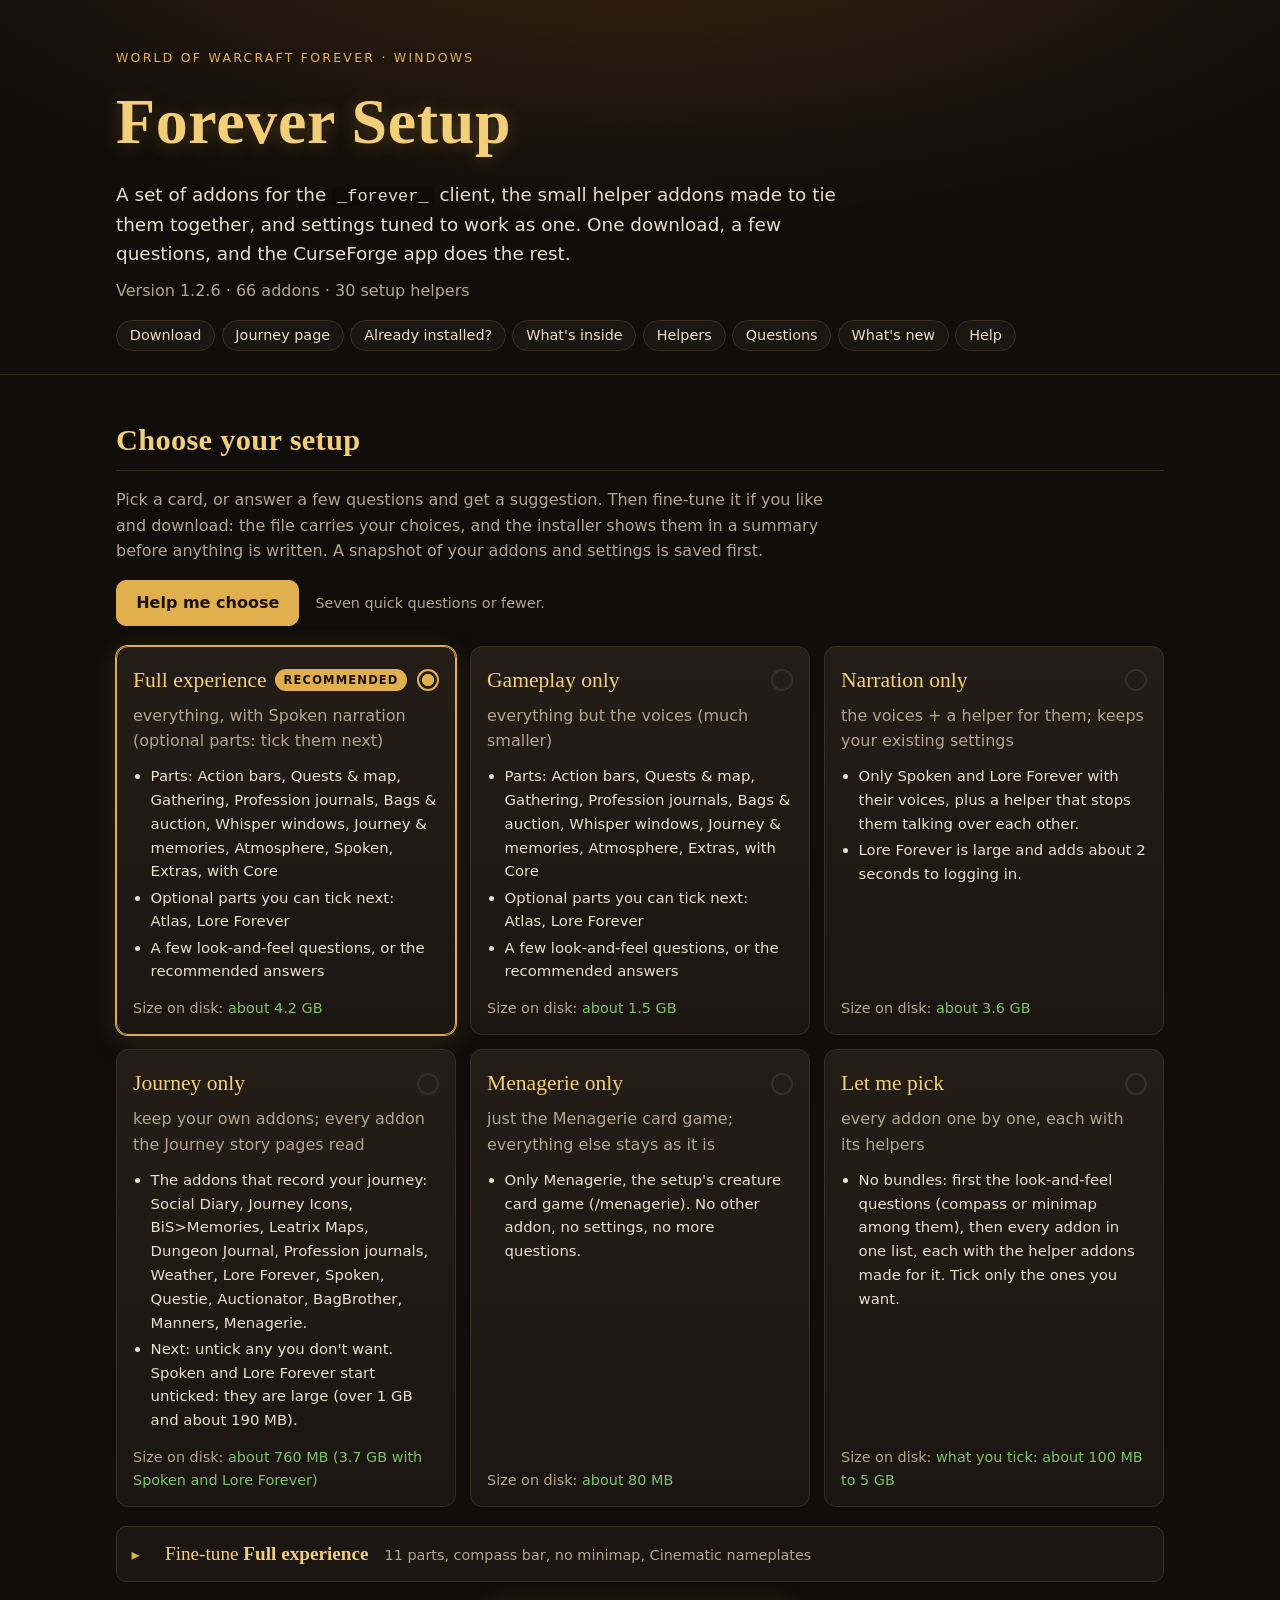
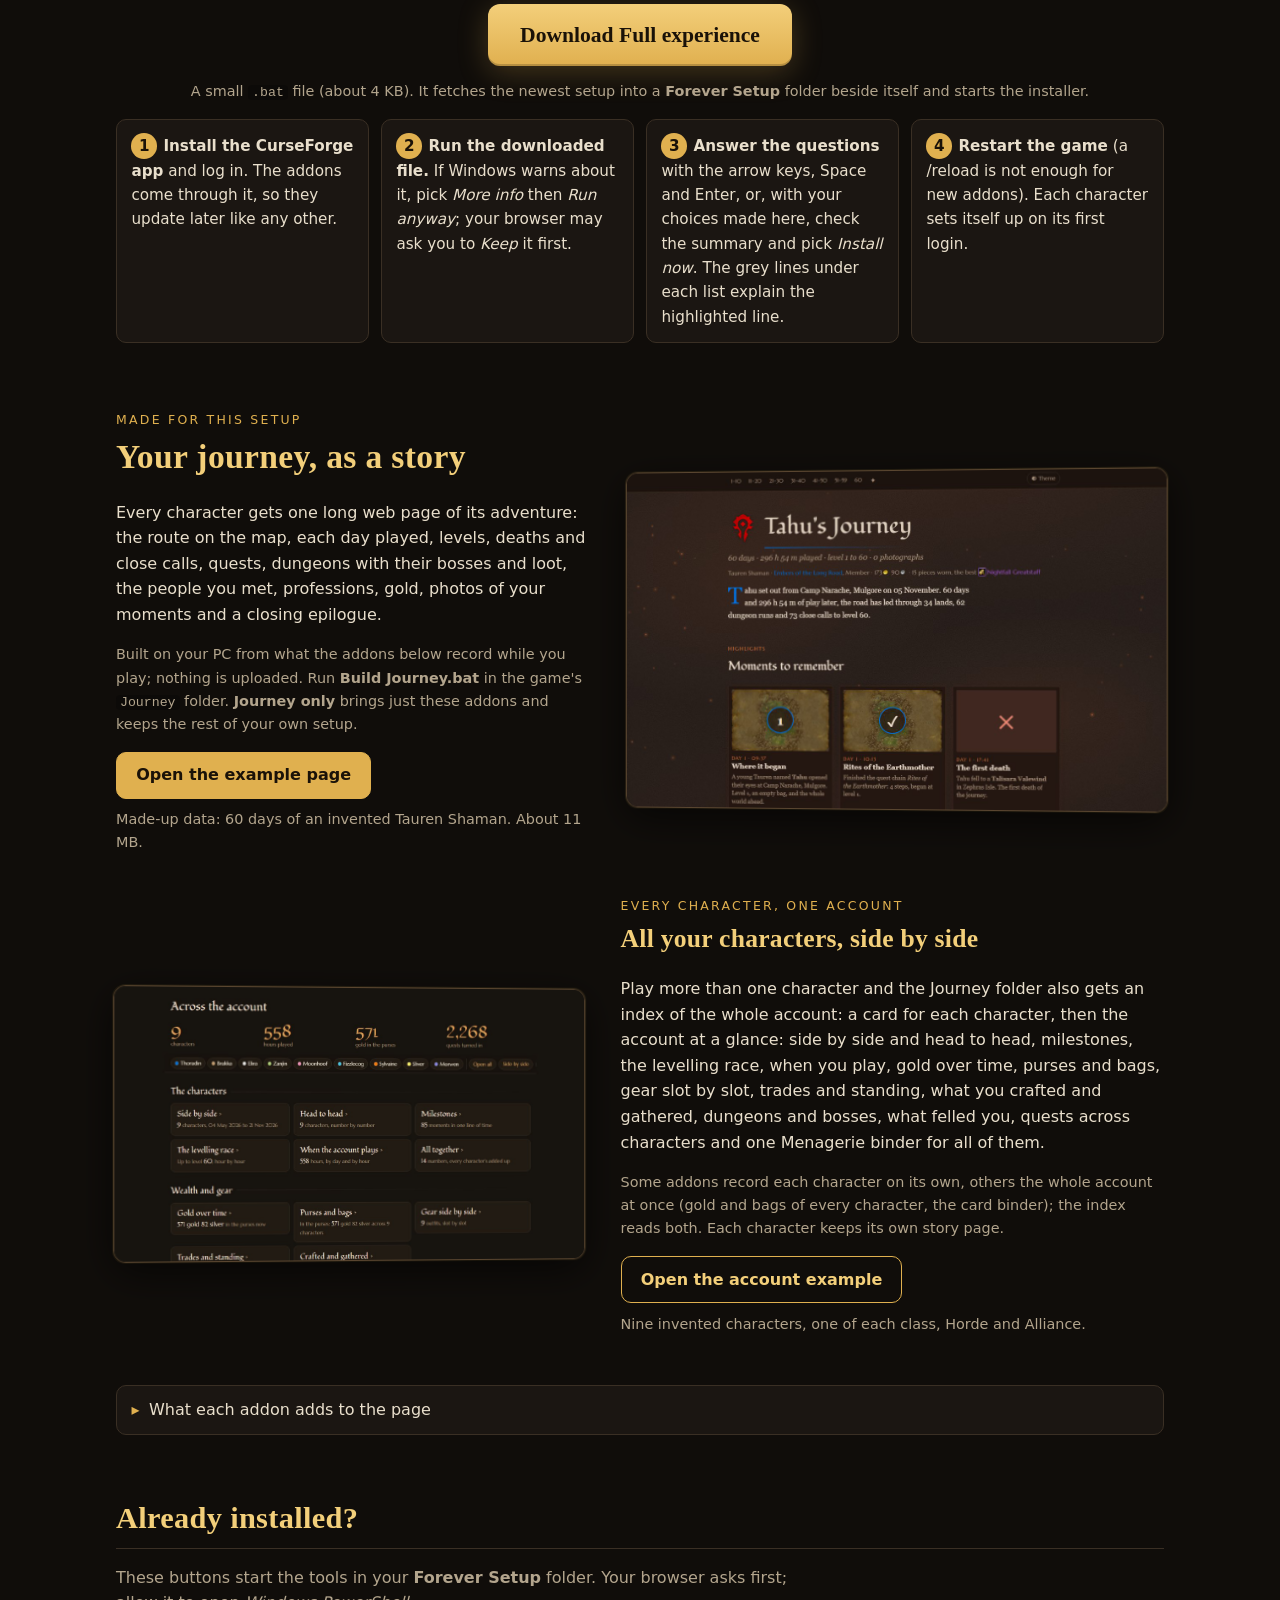
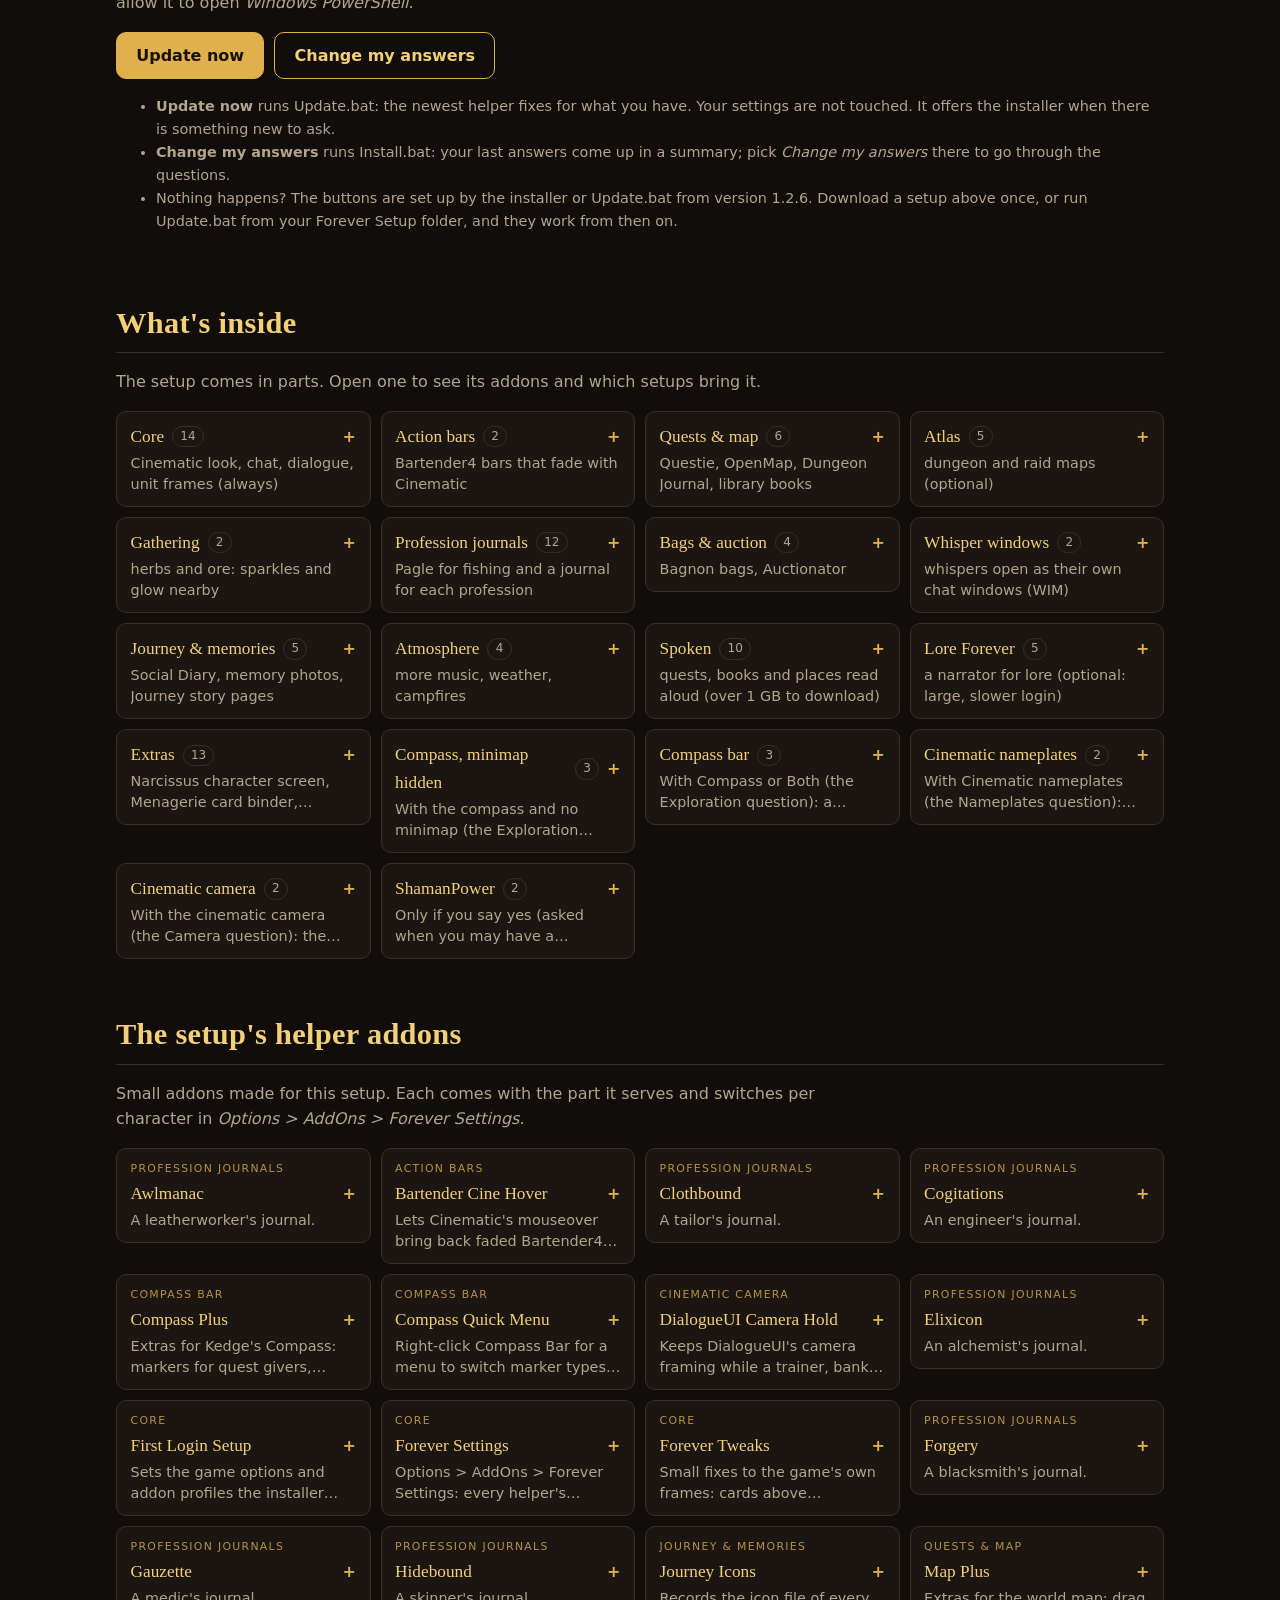
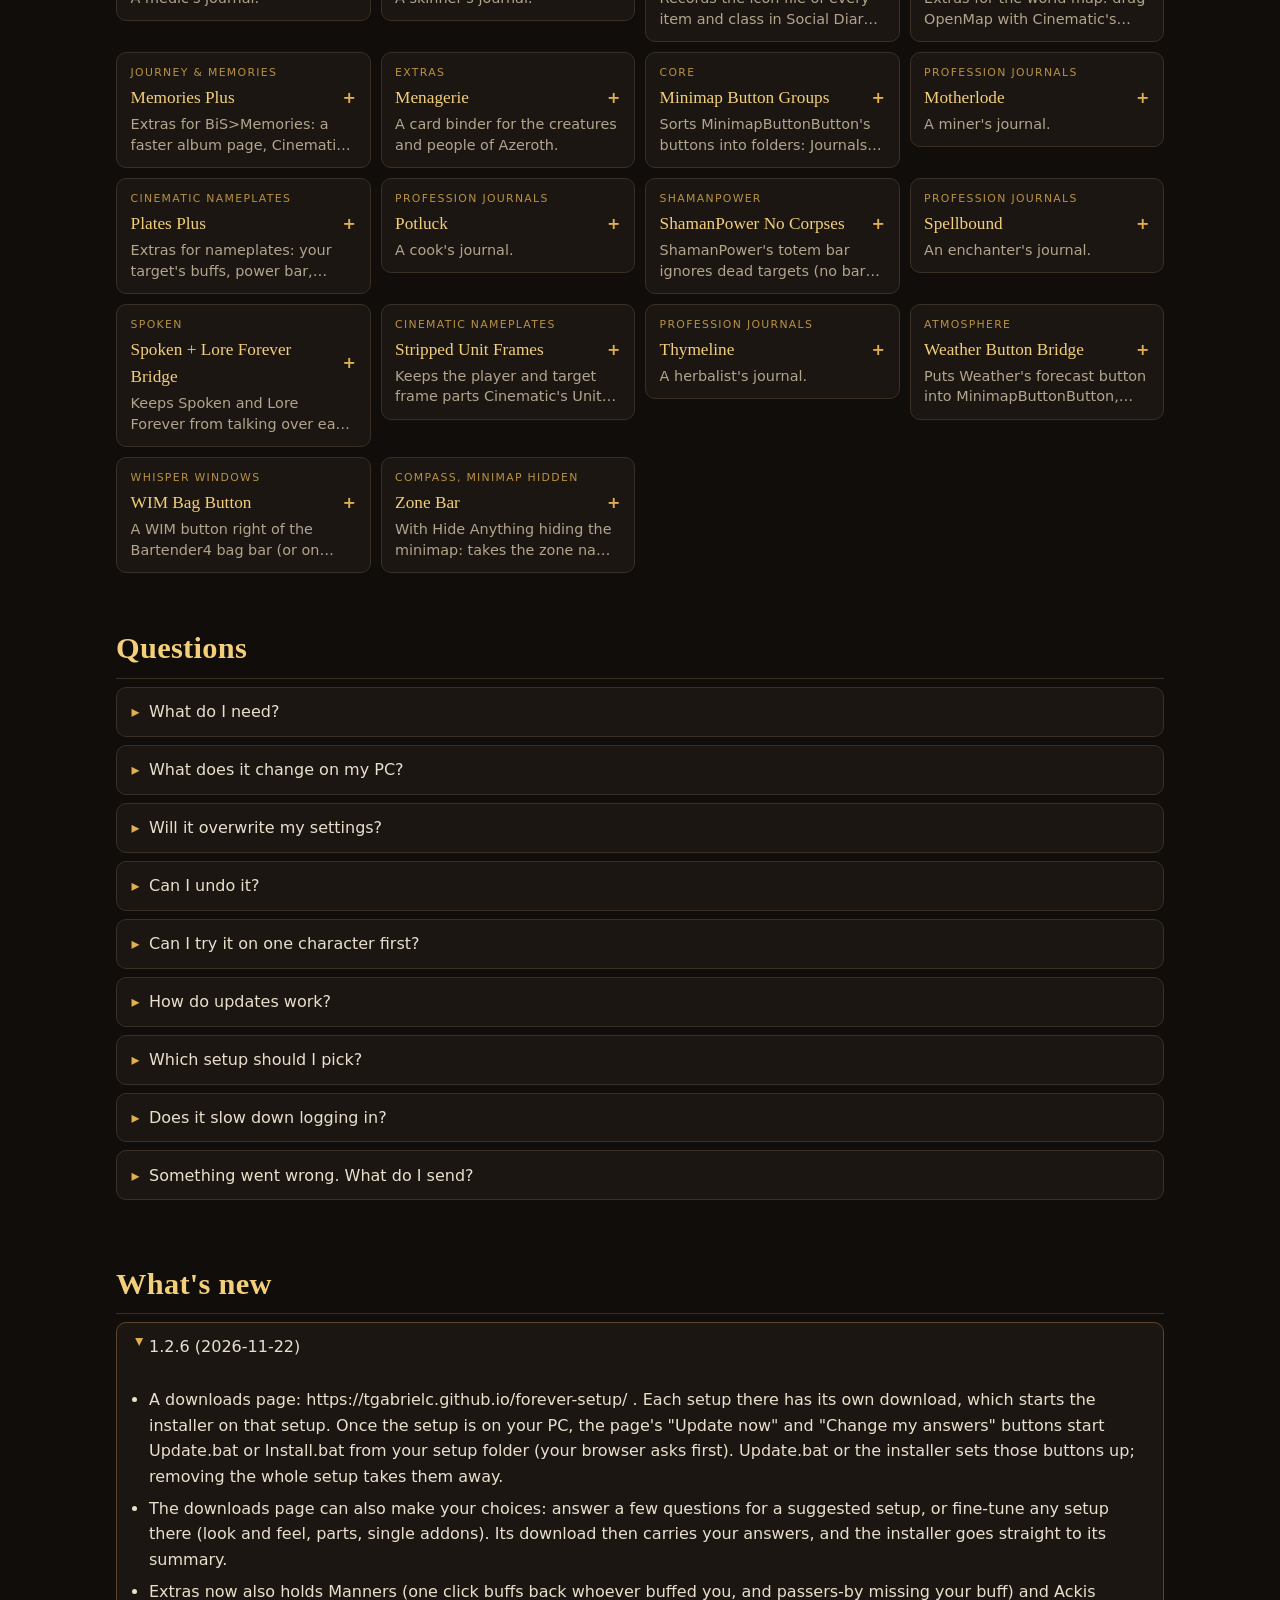
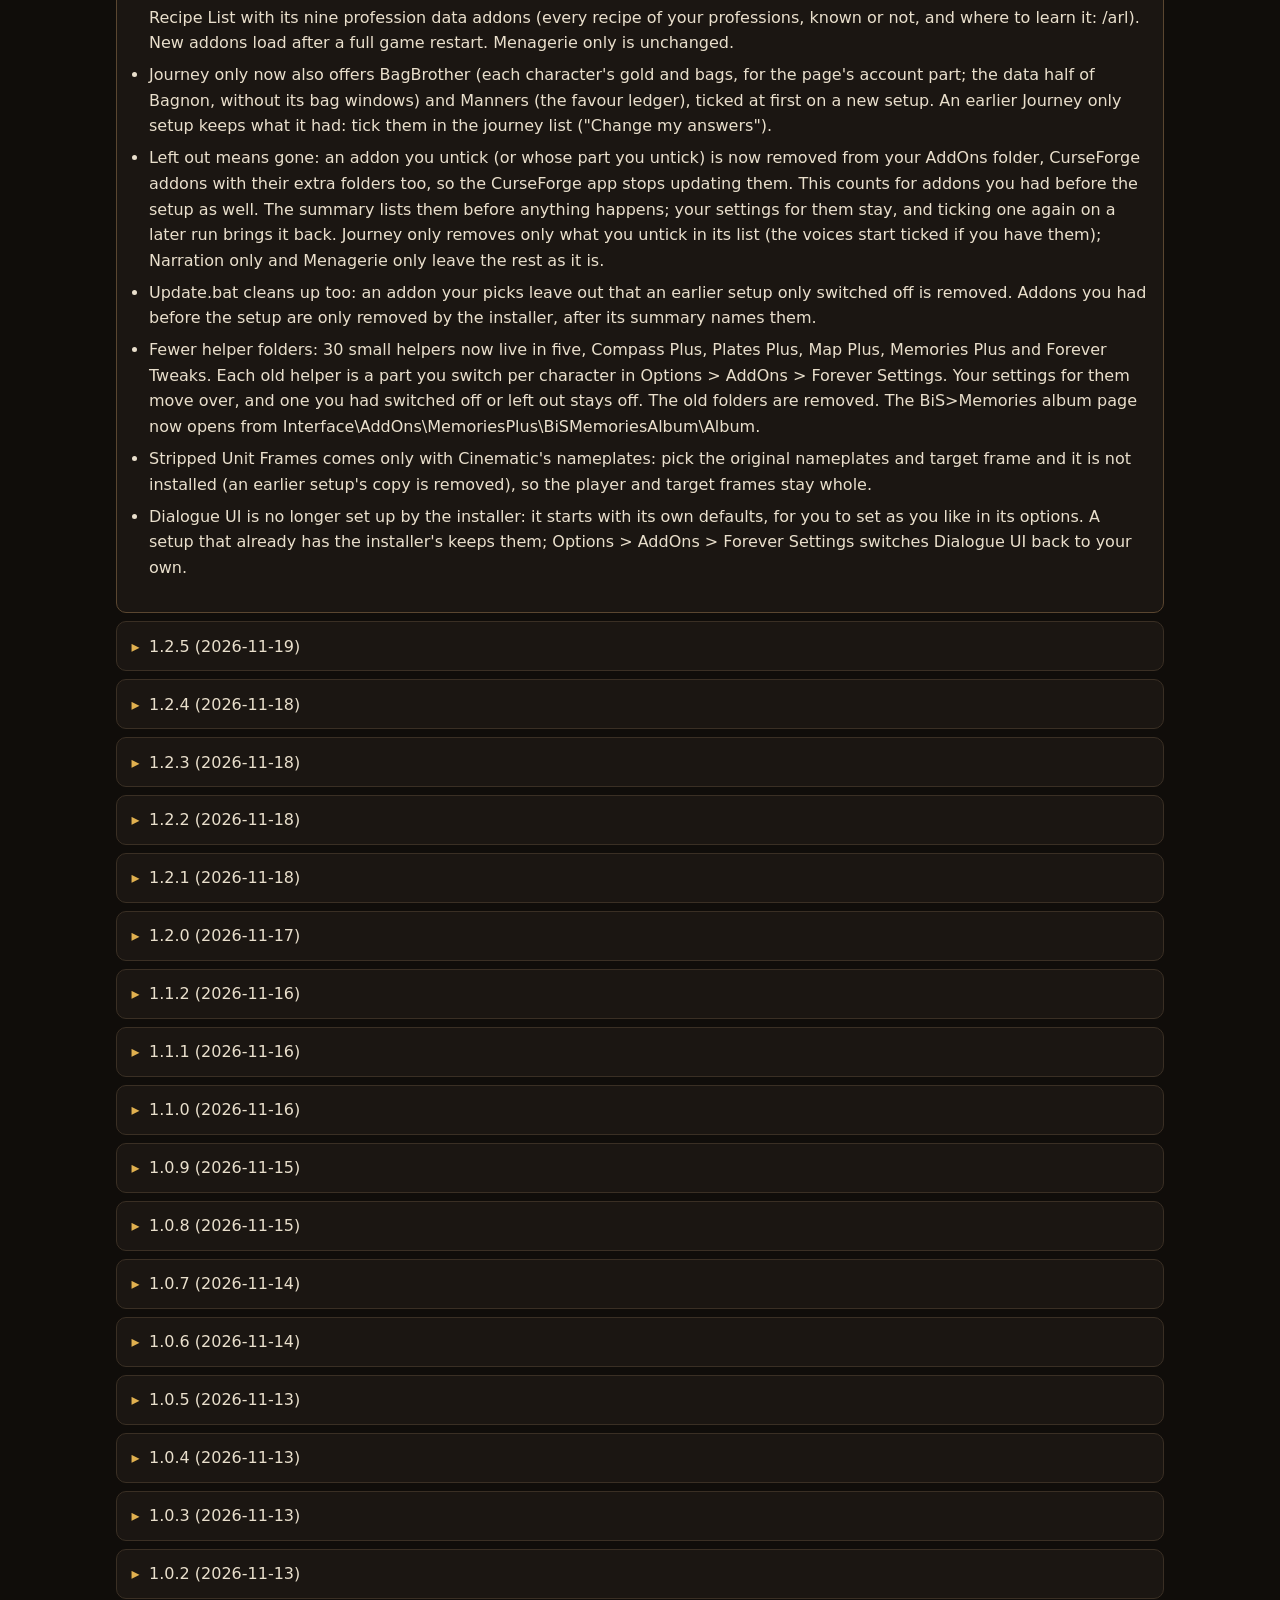
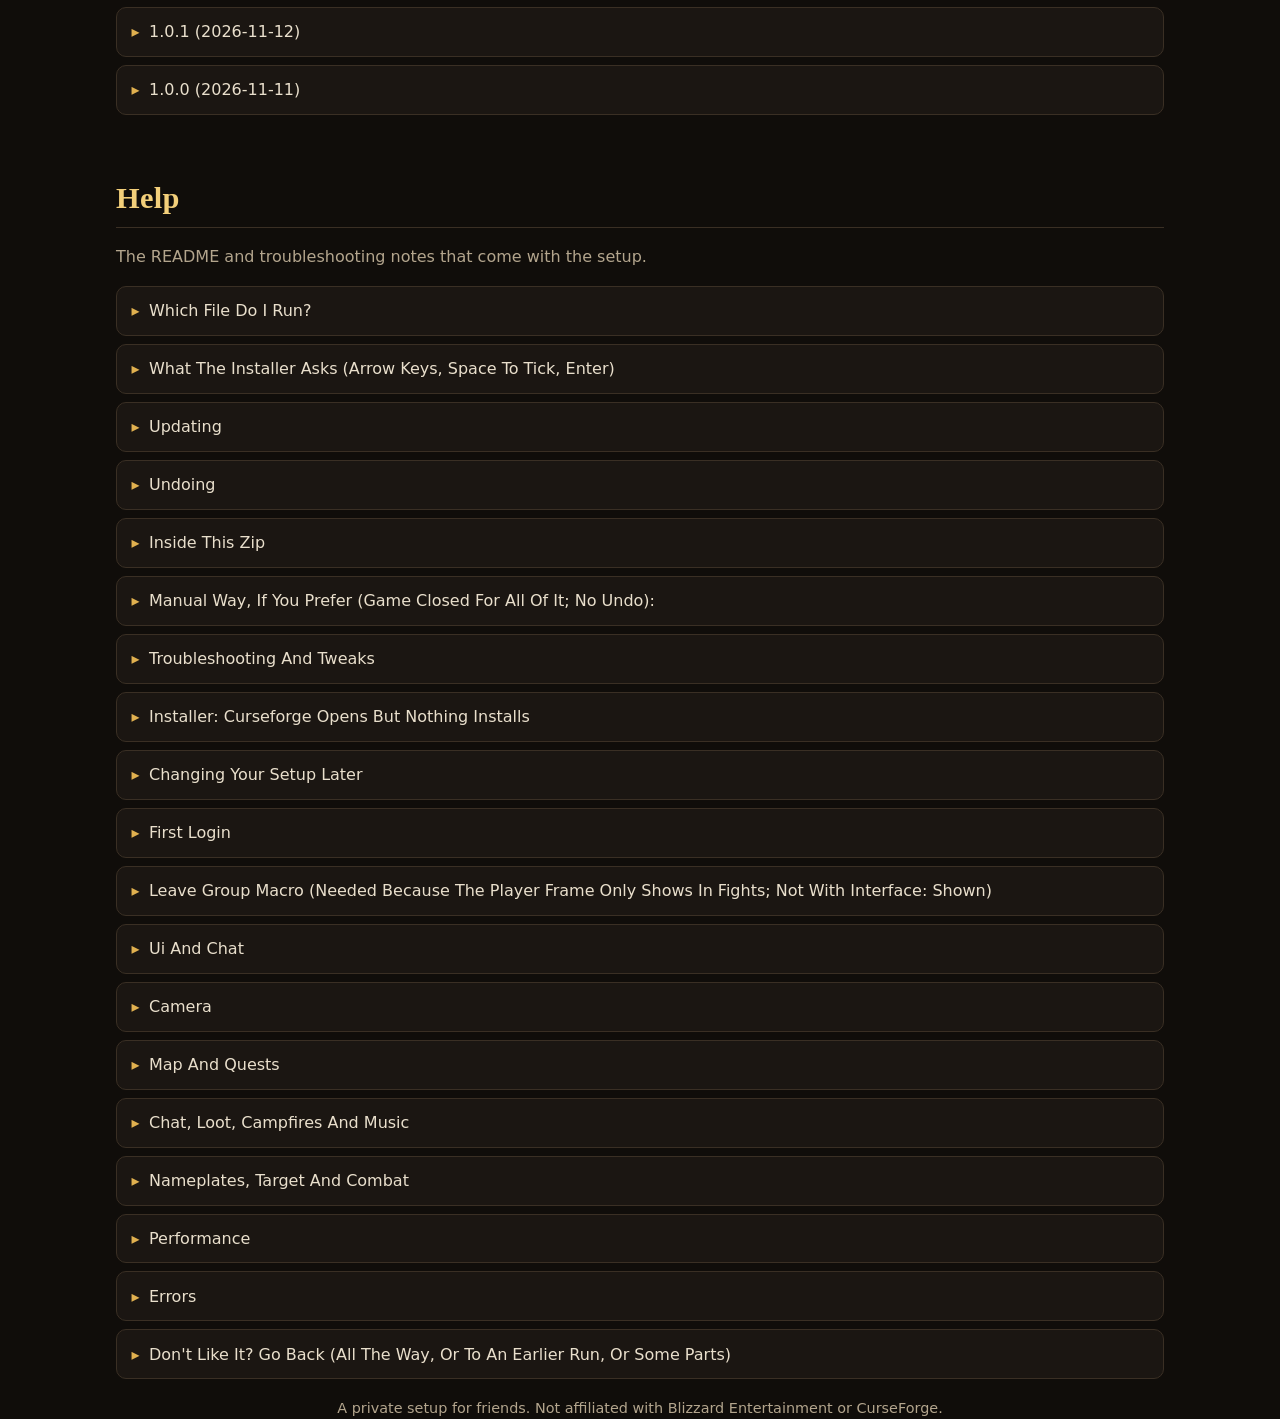
==== commit 1c94dc03: "Downloads page: Help me choose questions, Fine-tune, answers in the download; account example The pa" ====
--- a/docs/index.html
+++ b/docs/index.html
@@ -24,7 +24,9 @@
 <main class="wrap">
 <section id="choose">
   <h2>Choose your setup</h2>
-  <p class="intro">Pick a card, then download. The installer starts on that setup and asks the rest; nothing is written before you press <b>Install now</b>, and a snapshot of your addons and settings is saved first.</p>
+  <p class="intro">Pick a card, or answer a few questions and get a suggestion. Then fine-tune it if you like and download: the file carries your choices, and the installer shows them in a summary before anything is written. A snapshot of your addons and settings is saved first.</p>
+  <p class="quiz-open" hidden><button type="button" class="btn" id="quiz-start">Help me choose</button> <span class="small">Seven quick questions or fewer.</span></p>
+  <div id="quiz" class="quiz" hidden aria-live="polite"></div>
   <form class="cards" id="cards" onsubmit="return false">
 <!-- gen:cards --><label class="card rec" for="p-full-experience">
   <input type="radio" name="preset" id="p-full-experience" value="Forever-Setup-full-experience.bat" data-name="Full experience" checked>
@@ -32,7 +34,6 @@
   <span class="card-sub">everything, with Spoken narration (optional parts: tick them next)</span>
   <ul><li>Parts: Action bars, Quests &amp; map, Gathering, Profession journals, Bags &amp; auction, Whisper windows, Journey &amp; memories, Atmosphere, Spoken, Extras, with Core</li><li>Optional parts you can tick next: Atlas, Lore Forever</li><li>A few look-and-feel questions, or the recommended answers</li></ul>
   <span class="size">about 4.2 GB</span>
-  <a class="direct" href="https://github.com/tgabrielc/forever-setup/releases/latest/download/Forever-Setup-full-experience.bat" download>Download this one</a>
 </label>
 <label class="card" for="p-gameplay-only">
   <input type="radio" name="preset" id="p-gameplay-only" value="Forever-Setup-gameplay-only.bat" data-name="Gameplay only">
@@ -40,7 +41,6 @@
   <span class="card-sub">everything but the voices (much smaller)</span>
   <ul><li>Parts: Action bars, Quests &amp; map, Gathering, Profession journals, Bags &amp; auction, Whisper windows, Journey &amp; memories, Atmosphere, Extras, with Core</li><li>Optional parts you can tick next: Atlas, Lore Forever</li><li>A few look-and-feel questions, or the recommended answers</li></ul>
   <span class="size">about 1.5 GB</span>
-  <a class="direct" href="https://github.com/tgabrielc/forever-setup/releases/latest/download/Forever-Setup-gameplay-only.bat" download>Download this one</a>
 </label>
 <label class="card" for="p-narration-only">
   <input type="radio" name="preset" id="p-narration-only" value="Forever-Setup-narration-only.bat" data-name="Narration only">
@@ -48,7 +48,6 @@
   <span class="card-sub">the voices + a helper for them; keeps your existing settings</span>
   <ul><li>Only Spoken and Lore Forever with their voices, plus a helper that stops them talking over each other.</li><li>Lore Forever is large and adds about 2 seconds to logging in.</li></ul>
   <span class="size">about 3.6 GB</span>
-  <a class="direct" href="https://github.com/tgabrielc/forever-setup/releases/latest/download/Forever-Setup-narration-only.bat" download>Download this one</a>
 </label>
 <label class="card" for="p-journey-only">
   <input type="radio" name="preset" id="p-journey-only" value="Forever-Setup-journey-only.bat" data-name="Journey only">
@@ -56,7 +55,6 @@
   <span class="card-sub">keep your own addons; every addon the Journey story pages read</span>
   <ul><li>The addons that record your journey: Social Diary, Journey Icons, BiS&gt;Memories, Leatrix Maps, Dungeon Journal, Profession journals, Weather, Lore Forever, Spoken, Questie, Auctionator, BagBrother, Manners, Menagerie.</li><li>Next: untick any you don&#39;t want. Spoken and Lore Forever start unticked: they are large (over 1 GB and about 190 MB).</li></ul>
   <span class="size">about 760 MB (3.7 GB with Spoken and Lore Forever)</span>
-  <a class="direct" href="https://github.com/tgabrielc/forever-setup/releases/latest/download/Forever-Setup-journey-only.bat" download>Download this one</a>
 </label>
 <label class="card" for="p-menagerie-only">
   <input type="radio" name="preset" id="p-menagerie-only" value="Forever-Setup-menagerie-only.bat" data-name="Menagerie only">
@@ -64,7 +62,6 @@
   <span class="card-sub">just the Menagerie card game; everything else stays as it is</span>
   <ul><li>Only Menagerie, the setup&#39;s creature card game (/menagerie). No other addon, no settings, no more questions.</li></ul>
   <span class="size">about 80 MB</span>
-  <a class="direct" href="https://github.com/tgabrielc/forever-setup/releases/latest/download/Forever-Setup-menagerie-only.bat" download>Download this one</a>
 </label>
 <label class="card" for="p-let-me-pick">
   <input type="radio" name="preset" id="p-let-me-pick" value="Forever-Setup-let-me-pick.bat" data-name="Let me pick">
@@ -72,17 +69,20 @@
   <span class="card-sub">every addon one by one, each with its helpers</span>
   <ul><li>No bundles: first the look-and-feel questions (compass or minimap among them), then every addon in one list, each with the helper addons made for it. Tick only the ones you want.</li></ul>
   <span class="size">what you tick: about 100 MB to 5 GB</span>
-  <a class="direct" href="https://github.com/tgabrielc/forever-setup/releases/latest/download/Forever-Setup-let-me-pick.bat" download>Download this one</a>
 </label><!-- /gen:cards -->
   </form>
+  <details id="tune" class="tune" hidden>
+    <summary><span class="tune-title">Fine-tune <b id="tune-name">Full experience</b></span><span class="small" id="tune-sum"></span></summary>
+    <div id="tune-body"></div>
+  </details>
   <div class="go">
     <a class="big" id="download" href="https://github.com/tgabrielc/forever-setup/releases/latest/download/Forever-Setup-full-experience.bat" download>Download <span id="dl-name">Full experience</span></a>
-    <p class="small">A small <code>.bat</code> file (about 4 KB). It fetches the newest setup into a <b>Forever Setup</b> folder beside itself and starts the installer.</p>
+    <p class="small" id="dl-note">A small <code>.bat</code> file (about 4 KB). It fetches the newest setup into a <b>Forever Setup</b> folder beside itself and starts the installer.</p>
   </div>
   <ol class="steps">
     <li><b>Install the CurseForge app</b> and log in. The addons come through it, so they update later like any other.</li>
     <li><b>Run the downloaded file.</b> If Windows warns about it, pick <i>More info</i> then <i>Run anyway</i>; your browser may ask you to <i>Keep</i> it first.</li>
-    <li><b>Answer the questions</b> with the arrow keys, Space and Enter. The grey lines under each list explain the highlighted line.</li>
+    <li><b>Answer the questions</b> with the arrow keys, Space and Enter, or, with your choices made here, check the summary and pick <i>Install now</i>. The grey lines under each list explain the highlighted line.</li>
     <li><b>Restart the game</b> (a /reload is not enough for new addons). Each character sets itself up on its first login.</li>
   </ol>
 </section>
@@ -96,6 +96,14 @@
     <p class="show-cta"><a class="btn" href="journey-example.html" target="_blank" rel="noopener">Open the example page</a> <span class="small">Made-up data: 60 days of an invented Tauren Shaman. About 11 MB.</span></p>
   </div>
   <a class="show-shot" href="journey-example.html" target="_blank" rel="noopener" aria-label="Open the example Journey page"><img src="journey-preview.jpg" alt="The top of an example Journey page: Tahu's Journey, 60 days, level 1 to 60, with highlight cards for the first quest, a finished quest chain and the first death." width="1280" height="800" loading="lazy"></a>
+  <a class="show-shot alt" href="journey-account/index.html" target="_blank" rel="noopener" aria-label="Open the example account page"><img src="journey-account.jpg" alt="An example account page: 9 characters, 558 hours played, 571 gold in the purses, 2,268 quests turned in, with cards for side by side, head to head, milestones, the levelling race and more." width="1280" height="740" loading="lazy"></a>
+  <div class="show-text">
+    <p class="eyebrow">Every character, one account</p>
+    <h3>All your characters, side by side</h3>
+    <p>Play more than one character and the Journey folder also gets an index of the whole account: a card for each character, then the account at a glance: side by side and head to head, milestones, the levelling race, when you play, gold over time, purses and bags, gear slot by slot, trades and standing, what you crafted and gathered, dungeons and bosses, what felled you, quests across characters and one Menagerie binder for all of them.</p>
+    <p class="small">Some addons record each character on its own, others the whole account at once (gold and bags of every character, the card binder); the index reads both. Each character keeps its own story page.</p>
+    <p class="show-cta"><a class="btn ghost" href="journey-account/index.html" target="_blank" rel="noopener">Open the account example</a> <span class="small">Nine invented characters, one of each class, Horde and Alliance.</span></p>
+  </div>
   <details class="sources-fold">
     <summary>What each addon adds to the page</summary>
     <ul class="sources">
@@ -449,7 +457,7 @@
 
 <section id="new">
   <h2>What's new</h2>
-<!-- gen:whatsnew --><details class="ver" open><summary>1.2.6 (2026-11-22)</summary><ul><li>A downloads page: https://tgabrielc.github.io/forever-setup/ . Each setup there has its own download, which starts the installer on that setup. Once the setup is on your PC, the page&#39;s &quot;Update now&quot; and &quot;Change my answers&quot; buttons start Update.bat or Install.bat from your setup folder (your browser asks first). Update.bat or the installer sets those buttons up; removing the whole setup takes them away.</li><li>Extras now also holds Manners (one click buffs back whoever buffed you, and passers-by missing your buff) and Ackis Recipe List with its nine profession data addons (every recipe of your professions, known or not, and where to learn it: /arl). New addons load after a full game restart. Menagerie only is unchanged.</li><li>Journey only now also offers BagBrother (each character&#39;s gold and bags, for the page&#39;s account part; the data half of Bagnon, without its bag windows) and Manners (the favour ledger), ticked at first on a new setup. An earlier Journey only setup keeps what it had: tick them in the journey list (&quot;Change my answers&quot;).</li><li>Left out means gone: an addon you untick (or whose part you untick) is now removed from your AddOns folder, CurseForge addons with their extra folders too, so the CurseForge app stops updating them. This counts for addons you had before the setup as well. The summary lists them before anything happens; your settings for them stay, and ticking one again on a later run brings it back. Journey only removes only what you untick in its list (the voices start ticked if you have them); Narration only and Menagerie only leave the rest as it is.</li><li>Update.bat cleans up too: an addon your picks leave out that an earlier setup only switched off is removed. Addons you had before the setup are only removed by the installer, after its summary names them.</li><li>Fewer helper folders: 30 small helpers now live in five, Compass Plus, Plates Plus, Map Plus, Memories Plus and Forever Tweaks. Each old helper is a part you switch per character in Options &gt; AddOns &gt; Forever Settings. Your settings for them move over, and one you had switched off or left out stays off. The old folders are removed. The BiS&gt;Memories album page now opens from Interface\AddOns\MemoriesPlus\BiSMemoriesAlbum\Album.</li><li>Stripped Unit Frames comes only with Cinematic&#39;s nameplates: pick the original nameplates and target frame and it is not installed (an earlier setup&#39;s copy is removed), so the player and target frames stay whole.</li><li>Dialogue UI is no longer set up by the installer: it starts with its own defaults, for you to set as you like in its options. A setup that already has the installer&#39;s keeps them; Options &gt; AddOns &gt; Forever Settings switches Dialogue UI back to your own.</li></ul></details>
+<!-- gen:whatsnew --><details class="ver" open><summary>1.2.6 (2026-11-22)</summary><ul><li>A downloads page: https://tgabrielc.github.io/forever-setup/ . Each setup there has its own download, which starts the installer on that setup. Once the setup is on your PC, the page&#39;s &quot;Update now&quot; and &quot;Change my answers&quot; buttons start Update.bat or Install.bat from your setup folder (your browser asks first). Update.bat or the installer sets those buttons up; removing the whole setup takes them away.</li><li>The downloads page can also make your choices: answer a few questions for a suggested setup, or fine-tune any setup there (look and feel, parts, single addons). Its download then carries your answers, and the installer goes straight to its summary.</li><li>Extras now also holds Manners (one click buffs back whoever buffed you, and passers-by missing your buff) and Ackis Recipe List with its nine profession data addons (every recipe of your professions, known or not, and where to learn it: /arl). New addons load after a full game restart. Menagerie only is unchanged.</li><li>Journey only now also offers BagBrother (each character&#39;s gold and bags, for the page&#39;s account part; the data half of Bagnon, without its bag windows) and Manners (the favour ledger), ticked at first on a new setup. An earlier Journey only setup keeps what it had: tick them in the journey list (&quot;Change my answers&quot;).</li><li>Left out means gone: an addon you untick (or whose part you untick) is now removed from your AddOns folder, CurseForge addons with their extra folders too, so the CurseForge app stops updating them. This counts for addons you had before the setup as well. The summary lists them before anything happens; your settings for them stay, and ticking one again on a later run brings it back. Journey only removes only what you untick in its list (the voices start ticked if you have them); Narration only and Menagerie only leave the rest as it is.</li><li>Update.bat cleans up too: an addon your picks leave out that an earlier setup only switched off is removed. Addons you had before the setup are only removed by the installer, after its summary names them.</li><li>Fewer helper folders: 30 small helpers now live in five, Compass Plus, Plates Plus, Map Plus, Memories Plus and Forever Tweaks. Each old helper is a part you switch per character in Options &gt; AddOns &gt; Forever Settings. Your settings for them move over, and one you had switched off or left out stays off. The old folders are removed. The BiS&gt;Memories album page now opens from Interface\AddOns\MemoriesPlus\BiSMemoriesAlbum\Album.</li><li>Stripped Unit Frames comes only with Cinematic&#39;s nameplates: pick the original nameplates and target frame and it is not installed (an earlier setup&#39;s copy is removed), so the player and target frames stay whole.</li><li>Dialogue UI is no longer set up by the installer: it starts with its own defaults, for you to set as you like in its options. A setup that already has the installer&#39;s keeps them; Options &gt; AddOns &gt; Forever Settings switches Dialogue UI back to your own.</li></ul></details>
 <details class="ver"><summary>1.2.5 (2026-11-19)</summary><ul><li>Bartender4 left Core for its own part, Action bars: untick it in the parts list to keep the game&#39;s own action bars. Earlier setups with Core keep it.</li><li>New setup &quot;Let me pick&quot;: no bundles. After the look-and-feel questions (compass or minimap among them), every addon is in one list to tick or untick. Its voice packs, map modules and the helper addons made for it come with each one; switch any of those off in game if you like.</li><li>New setup &quot;Menagerie only&quot;: just the Menagerie card game, nothing else, no settings.</li><li>Full experience and Gameplay only no longer have their own addon lists: they are the bundles. To leave out single addons, pick &quot;Let me pick&quot;.</li><li>Journey only now also offers Questie, Auctionator and Menagerie (the Journey pages read them too), ticked at first on a new setup. Spoken and Lore Forever stay unticked until you tick them: they are large. An earlier Journey only setup keeps what it had.</li></ul></details>
 <details class="ver"><summary>1.2.4 (2026-11-18)</summary><ul><li>&quot;Let me choose each&quot; now asks which CurseForge addons of your parts to install. Untick any you don&#39;t want: it isn&#39;t installed, and the helper addons made for it are left out with it (Update.bat leaves them out too). Cinematic, and Hide Anything with the compass alone, are always installed: the rest of the setup leans on them.</li><li>The summary&#39;s &quot;Left out&quot; line lists the addons and helpers you left out.</li></ul></details>
 <details class="ver"><summary>1.2.3 (2026-11-18)</summary><ul><li>Addons with profiles (Bartender, DynamicCam, Glass, Questie, Spoken, ShamanPower): when you have your own settings, the installer&#39;s now go in beside yours as a profile to try, and your characters keep using yours. &quot;Add as a profile and use it&quot; and &quot;Replace&quot; are still there to pick.</li><li>Running the installer again no longer switches back on an addon you switched off yourself.</li><li>Lists show addon names (Zone Bar, Compass Quick Menu) instead of folder names, in the installer and the uninstaller.</li><li>Keeping your own Cinematic settings? The summary says that the nameplate, fade and camera picks then change nothing.</li><li>Leaving out a core addon while CurseForge installs asks once more first.</li><li>The end screen says which folder Update.bat, Install.bat and Uninstall.bat are in, and names Leatrix Maps only when the setup brought it.</li></ul></details>
@@ -860,12 +868,7 @@
 
 <footer class="wrap small">A private setup for friends. Not affiliated with Blizzard Entertainment or CurseForge.</footer>
 
-<script>
-// The big button downloads the ticked card's file.
-var big = document.getElementById('download'), label = document.getElementById('dl-name');
-function pick(r) { big.href = big.href.replace(/[^\/]+$/, r.value); label.textContent = r.getAttribute('data-name'); }
-document.getElementById('cards').addEventListener('change', function (e) { if (e.target.name === 'preset') pick(e.target); });
-var on = document.querySelector('input[name=preset]:checked'); if (on) pick(on);
-</script>
+<!-- gen:data --><script type="application/json" id="setup-data">{"version":"1.2.6","bat":"[base64]","presets":[{"n":"Full experience","s":"everything, with Spoken narration (optional parts: tick them next)","parts":["Core","Action bars","Quests \u0026 map","Gathering","Profession journals","Bags \u0026 auction","Whisper windows","Journey \u0026 memories","Atmosphere","Spoken","Extras"]},{"n":"Gameplay only","s":"everything but the voices (much smaller)","parts":["Core","Action bars","Quests \u0026 map","Gathering","Profession journals","Bags \u0026 auction","Whisper windows","Journey \u0026 memories","Atmosphere","Extras"]},{"n":"Narration only","s":"the voices + a helper for them; keeps your existing settings","parts":["Spoken","Lore Forever"]},{"n":"Journey only","s":"keep your own addons; every addon the Journey story pages read","parts":["Journey"]},{"n":"Menagerie only","s":"just the Menagerie card game; everything else stays as it is","parts":["Extras","MenagerieOnly"]},{"n":"Let me pick","s":"every addon one by one, each with its helpers","parts":["Core","Pick"]}],"parts":[{"n":"Core","a":"Cinematic look, chat, dialogue, unit frames (always)","why":"","std":true},{"n":"Action bars","a":"Bartender4 bars that fade with Cinematic","why":"","std":true},{"n":"Quests \u0026 map","a":"Questie, OpenMap, Dungeon Journal, library books","why":"","std":true},{"n":"Atlas","a":"dungeon and raid maps (optional)","why":"Optional: five addon folders and about 0.3 seconds more loading when you log in. Dungeon Journal already shows dungeon maps and loot.","std":false},{"n":"Gathering","a":"herbs and ore: sparkles and glow nearby","why":"","std":true},{"n":"Profession journals","a":"Pagle for fishing and a journal for each profession","why":"","std":true},{"n":"Bags \u0026 auction","a":"Bagnon bags, Auctionator","why":"","std":true},{"n":"Whisper windows","a":"whispers open as their own chat windows (WIM)","why":"","std":true},{"n":"Journey \u0026 memories","a":"Social Diary, memory photos, Journey story pages","why":"","std":true},{"n":"Atmosphere","a":"more music, weather, campfires","why":"","std":true},{"n":"Spoken","a":"quests, books and places read aloud (over 1 GB to download)","why":"","std":true},{"n":"Lore Forever","a":"a narrator for lore (optional: large, slower login)","why":"Optional: the slowest addon of the setup, about 2 seconds more loading when you log in, and large (about 190 MB, plus voice packs from its website).","std":false},{"n":"Extras","a":"Narcissus character screen, Menagerie card binder, Manners buffs, Recipe List","why":"","std":true}],"hidden":{"CompassOnly":"Compass, minimap hidden","Compass":"Compass bar","Plates":"Cinematic nameplates","Camera":"Cinematic camera","Shaman":"ShamanPower"},"must":["Cinematic","FirstLoginSetup","ForeverSettings"],"rows":[{"f":"BugSack","t":"BugSack","a":"shows caught addon errors when you ask, instead of pop-ups","p":"Core","h":false,"w":[{"f":"!BugGrabber","t":"BugGrabber","a":"catches addon errors quietly (for BugSack)","p":"Core","h":false}]},{"f":"Cinematic","t":"Cinematic","a":"the main look: UI fades between fights, cinematic cameras, letterbox, weather","p":"Core","h":false,"w":[]},{"f":"DialogueUI","t":"Dialogue UI","a":"quest and NPC talk as a cinematic dialogue","p":"Core","h":false,"w":[]},{"f":"FirstLoginSetup","t":"First Login Setup","a":"Sets the game options and addon profiles the installer picked, once on each character.","p":"Core","h":true,"w":[]},{"f":"ForeverSettings","t":"Forever Settings","a":"Options \u003e AddOns \u003e Forever Settings: every helper\u0027s options on pages (this character, compass, nameplates, map and photos, interface), and per addon the setup\u0027s settings or your own.","p":"Core","h":true,"w":[]},{"f":"ForeverTweaks","t":"Forever Tweaks","a":"Small fixes to the game\u0027s own frames: cards above Cinematic, the player frame while you eat, Glass\u0027s edit box, combat state text, corpse plates and raid frame health.","p":"Core","h":true,"w":[]},{"f":"Glass","t":"Glass Forever","a":"minimal chat that fades when quiet","p":"Core","h":false,"w":[]},{"f":"HideAnything","t":"Hide Anything - Forever","a":"hides the game frames this setup replaces (minimap, target frame...)","p":"Core","h":false,"w":[{"f":"ZoneBar","t":"Zone Bar","a":"With Hide Anything hiding the minimap: takes the zone name (world map, clock), calendar, tracking button and mail icon out of it, each Shift-dragged to its own place (first under the bag bar), and hides the AddOns button and day/night dial.","p":"CompassOnly","h":true}]},{"f":"Leatrix_Plus","t":"Leatrix Plus","a":"many small quality-of-life options","p":"Core","h":false,"w":[]},{"f":"MinimapButtonButton","t":"MinimapButtonButton","a":"collects addon minimap buttons into one button","p":"Core","h":false,"w":[{"f":"MinimapButtonGroups","t":"Minimap Button Groups","a":"Sorts MinimapButtonButton\u0027s buttons into folders: Journals \u0026 story, Map \u0026 world, Look \u0026 sound, Tools.","p":"Core","h":true}]},{"f":"MouseOverTooltip","t":"Mouse Over Tooltip","a":"a minimal unit tooltip on mouseover","p":"Core","h":false,"w":[]},{"f":"RPGLootFeed","t":"RPGLootFeed","a":"a small feed of what you just looted","p":"Core","h":false,"w":[]},{"f":"Bartender4","t":"Bartender4","a":"action bars, laid out for this setup","p":"Action bars","h":false,"w":[{"f":"BartenderCineHover","t":"Bartender Cine Hover","a":"Lets Cinematic\u0027s mouseover bring back faded Bartender4 bars, whose own frames are only 1x1.","p":"Action bars","h":true}]},{"f":"ForeverDungeonJournal","t":"DungeonJournal","a":"boss, loot and quest journal for dungeons","p":"Quests \u0026 map","h":false,"w":[]},{"f":"Librarian","t":"Librarian Books Forever","a":"tracks the 40 library books: which you still need and where they are (/librarian)","p":"Quests \u0026 map","h":false,"w":[]},{"f":"MapPlus","t":"Map Plus","a":"Extras for the world map: drag OpenMap with Cinematic\u0027s camera, dungeon maps from the Forever Dungeon Journal, Questie pins on the world map, and townsfolk icons hidden until you explore their area.","p":"Quests \u0026 map","h":true,"w":[]},{"f":"OpenMap","t":"OpenMap","a":"one seamless world map, every zone stitched together","p":"Quests \u0026 map","h":false,"w":[]},{"f":"Questie","t":"Questie","a":"quest helper: givers, objectives and turn-ins on the map","p":"Quests \u0026 map","h":false,"w":[{"f":"QuestieDB","t":"QuestieDB","a":"the quest database Questie reads","p":"Quests \u0026 map","h":false}]},{"f":"Atlas","t":"Atlas","a":"dungeon and raid maps with their bosses and loot","p":"Atlas","h":false,"w":[{"f":"Atlas_ClassicWoW","t":"Atlas Kalimdor \u0026 Eastern Kingdoms","a":"Atlas maps: the classic dungeons and raids","p":"Atlas","h":false},{"f":"Atlas_Battlegrounds","t":"Atlas Battlegrounds","a":"Atlas maps: battlegrounds","p":"Atlas","h":false},{"f":"Atlas_DungeonLocs","t":"Atlas Dungeon Locations","a":"Atlas maps: where each dungeon entrance is","p":"Atlas","h":false},{"f":"Atlas_Transportation","t":"Atlas Transportation","a":"Atlas maps: flight paths, boats and zeppelins","p":"Atlas","h":false}]},{"f":"Lueur","t":"Lueur","a":"herbs, ore, chests and quest objects glow as you approach; minimap node icons","p":"Gathering","h":false,"w":[]},{"f":"NodeSight","t":"Node Sight","a":"gold sparkles on nearby herbs and ore; skill needed in tooltips","p":"Gathering","h":false,"w":[]},{"f":"Awlmanac","t":"Awlmanac","a":"A leatherworker\u0027s journal.","p":"Profession journals","h":true,"w":[]},{"f":"Clothbound","t":"Clothbound","a":"A tailor\u0027s journal.","p":"Profession journals","h":true,"w":[]},{"f":"Cogitations","t":"Cogitations","a":"An engineer\u0027s journal.","p":"Profession journals","h":true,"w":[]},{"f":"Elixicon","t":"Elixicon","a":"An alchemist\u0027s journal.","p":"Profession journals","h":true,"w":[]},{"f":"Forgery","t":"Forgery","a":"A blacksmith\u0027s journal.","p":"Profession journals","h":true,"w":[]},{"f":"Gauzette","t":"Gauzette","a":"A medic\u0027s journal.","p":"Profession journals","h":true,"w":[]},{"f":"Hidebound","t":"Hidebound","a":"A skinner\u0027s journal.","p":"Profession journals","h":true,"w":[]},{"f":"Motherlode","t":"Motherlode","a":"A miner\u0027s journal.","p":"Profession journals","h":true,"w":[]},{"f":"Pagle","t":"Pagle","a":"fishing: progress, a catch collection, goals and a one-key fishing button","p":"Profession journals","h":false,"w":[]},{"f":"Potluck","t":"Potluck","a":"A cook\u0027s journal.","p":"Profession journals","h":true,"w":[]},{"f":"Spellbound","t":"Spellbound","a":"An enchanter\u0027s journal.","p":"Profession journals","h":true,"w":[]},{"f":"Thymeline","t":"Thymeline","a":"A herbalist\u0027s journal.","p":"Profession journals","h":true,"w":[]},{"f":"Auctionator","t":"Auctionator","a":"auction house: fast search, price history, quick selling","p":"Bags \u0026 auction","h":false,"w":[]},{"f":"Bagnon","t":"Bagnon","a":"all your bags in one window","p":"Bags \u0026 auction","h":false,"w":[{"f":"BagBrother","t":"BagBrother","a":"remembers each character\u0027s gold and bags (Bagnon brings it too)","p":"Bags \u0026 auction","h":false}]},{"f":"Bagnon_Battles","t":"Bagnon Battles","a":"a backpack auto-battler mini-game inside Bagnon","p":"Bags \u0026 auction","h":false,"w":[]},{"f":"WIM","t":"WIM","a":"whispers open as their own chat windows, like a messenger","p":"Whisper windows","h":false,"w":[{"f":"WIMBagButton","t":"WIM Bag Button","a":"A WIM button right of the Bartender4 bag bar (or on screen without Bartender4), since WIM\u0027s own button sits on the hidden minimap.","p":"Whisper windows","h":true}]},{"f":"BiSMemories","t":"BiS\u003eMemories","a":"a screenshot and a note when something worth remembering happens","p":"Journey \u0026 memories","h":false,"w":[]},{"f":"JourneyIcons","t":"Journey Icons","a":"Records the icon file of every item and class in Social Diary and BiS Memories, plus item names, race and faction, dungeon boss portraits and the route\u0027s map art, and logs profession milestones, plus the fish Pagle counted, your guild (members, changes, event log, news), your gold and reputation over time, the quests in your log, what you craft, skin, mine and pick, your jumps, hearthstone uses and repair bills, and the gear you wear with its enchants, for the Journey story page.","p":"Journey \u0026 memories","h":true,"w":[]},{"f":"Leatrix_Maps","t":"Leatrix Maps","a":"only its map of explored areas, for the Journey pages; installed switched off (OpenMap is the map)","p":"Journey \u0026 memories","h":false,"w":[]},{"f":"MemoriesPlus","t":"Memories Plus","a":"Extras for BiS\u003eMemories: a faster album page, Cinematic\u0027s look kept in photos, and a photo when Social Diary greets someone again.","p":"Journey \u0026 memories","h":true,"w":[]},{"f":"social_diary","t":"Social Diary","a":"remembers the people you meet in the open world","p":"Journey \u0026 memories","h":false,"w":[]},{"f":"CozyFire","t":"CozyFire","a":"marks campfires on the map; camp object tooltips","p":"Atmosphere","h":false,"w":[]},{"f":"ForeverAmbientMusicExtended","t":"Forever Ambient Music Extended","a":"more music from every WoW era, fitted to where you are","p":"Atmosphere","h":false,"w":[]},{"f":"Weather","t":"Weather","a":"weather ambience indoors and accessory reminders","p":"Atmosphere","h":false,"w":[{"f":"WeatherButtonBridge","t":"Weather Button Bridge","a":"Puts Weather\u0027s forecast button into MinimapButtonButton, which can\u0027t collect Weather\u0027s own unnamed button.","p":"Atmosphere","h":true}]},{"f":"Spoken","t":"Spoken","a":"reads quests, gossip, places and books aloud","p":"Spoken","h":false,"w":[{"f":"SpokenAll","t":"Spoken: English","a":"Spoken: the English voice packs, all in one","p":"Spoken","h":false},{"f":"SpokenQuestsAudio","t":"Spoken Audio: Quests - All","a":"Spoken voices: quests (all)","p":"Spoken","h":false},{"f":"SpokenQuestsAudioAlliance","t":"Spoken Audio: Quests - Alliance","a":"Spoken voices: Alliance quests","p":"Spoken","h":false},{"f":"SpokenQuestsAudioHorde","t":"Spoken Audio: Quests - Horde","a":"Spoken voices: Horde quests","p":"Spoken","h":false},{"f":"SpokenQuestsAudioShared","t":"Spoken Audio: Quests - Shared","a":"Spoken voices: shared quests","p":"Spoken","h":false},{"f":"SpokenQuestsAudioGossip","t":"Spoken Audio: Gossip","a":"Spoken voices: gossip","p":"Spoken","h":false},{"f":"SpokenPlacesAudio","t":"Spoken Audio: Places","a":"Spoken voices: places","p":"Spoken","h":false},{"f":"SpokenReadablesAudio","t":"Spoken Audio: Readables","a":"Spoken voices: books and letters","p":"Spoken","h":false},{"f":"SpokenLoreBridge","t":"Spoken + Lore Forever Bridge","a":"Keeps Spoken and Lore Forever from talking over each other, and shows Lore Forever\u0027s chat hints on screen while chat is faded.","p":"Spoken","h":true}]},{"f":"LoreForever","t":"Lore Forever","a":"narrated lore of the zones, quests, people and items around you","p":"Lore Forever","h":false,"w":[{"f":"LoreForever_Voice_Female","t":"Lore Forever - Female Narrator","a":"Lore Forever: the female narrator voice","p":"Lore Forever","h":false},{"f":"LoreForever_Voice_Female_Horde","t":"Lore Forever - Female Narrator (Horde lands)","a":"female narrator: Horde lands","p":"Lore Forever","h":false},{"f":"LoreForever_Voice_Female_MorePeople","t":"Lore Forever - Female Narrator: More People","a":"female narrator: more people","p":"Lore Forever","h":false},{"f":"LoreForever_Voice_Female_MorePlaces","t":"Lore Forever - Female Narrator: More Places","a":"female narrator: more places","p":"Lore Forever","h":false}]},{"f":"AckisRecipeList","t":"Ackis Recipe List","a":"lists every recipe of your professions, known or not, and where to learn it (/arl)","p":"Extras","h":false,"w":[{"f":"AckisRecipeList_Alchemy","t":"Ackis Recipe List: Alchemy","a":"Recipe List: alchemy recipes","p":"Extras","h":false},{"f":"AckisRecipeList_Blacksmithing","t":"Ackis Recipe List: Blacksmithing","a":"Recipe List: blacksmithing recipes","p":"Extras","h":false},{"f":"AckisRecipeList_Cooking","t":"Ackis Recipe List: Cooking","a":"Recipe List: cooking recipes","p":"Extras","h":false},{"f":"AckisRecipeList_Enchanting","t":"Ackis Recipe List: Enchanting","a":"Recipe List: enchanting recipes","p":"Extras","h":false},{"f":"AckisRecipeList_Engineering","t":"Ackis Recipe List: Engineering","a":"Recipe List: engineering recipes","p":"Extras","h":false},{"f":"AckisRecipeList_FirstAid","t":"Ackis Recipe List: First Aid","a":"Recipe List: first aid recipes","p":"Extras","h":false},{"f":"AckisRecipeList_Leatherworking","t":"Ackis Recipe List: Leatherworking","a":"Recipe List: leatherworking recipes","p":"Extras","h":false},{"f":"AckisRecipeList_Mining","t":"Ackis Recipe List: Mining","a":"Recipe List: mining (smelting) recipes","p":"Extras","h":false},{"f":"AckisRecipeList_Tailoring","t":"Ackis Recipe List: Tailoring","a":"Recipe List: tailoring recipes","p":"Extras","h":false}]},{"f":"Manners","t":"Manners","a":"one click buffs back whoever buffed you, and passers-by missing your buff; the Journey page reads its favour ledger","p":"Extras","h":false,"w":[]},{"f":"Menagerie","t":"Menagerie","a":"A card binder for the creatures and people of Azeroth.","p":"Extras","h":true,"w":[]},{"f":"Narcissus","t":"Narcissus","a":"an immersive character screen and photo studio (/narci); about 0.6 seconds more loading at login","p":"Extras","h":false,"w":[]},{"f":"GatherMate2","t":"GatherMate2","a":"remembers herb and ore spots; the compass shows the nearest","p":"CompassOnly","h":false,"w":[{"f":"GatherMate2_Data","t":"GatherMate2 Data","a":"every known herb and ore spawn spot, imported into GatherMate2","p":"CompassOnly","h":false}]},{"f":"KedgesCompass","t":"Compass Bar","a":"a compass bar at the top: quests, party, gathering spots","p":"Compass","h":false,"w":[{"f":"CompassQuickMenu","t":"Compass Quick Menu","a":"Right-click Compass Bar for a menu to switch marker types on and off, pick ranges, and limit incomplete and completed quests separately (the active quest always shows).","p":"Compass","h":true}]},{"f":"CompassPlus","t":"Compass Plus","a":"Extras for Kedge\u0027s Compass: markers for quest givers, townsfolk, dungeons, books, campfires, herbs and ore, guards\u0027 directions, arrivals and known flight paths.","p":"Compass","h":true,"w":[]},{"f":"PlatesPlus","t":"Plates Plus","a":"Extras for nameplates: your target\u0027s buffs, power bar, target and menu, the quest mark, friendly health bars in fights and faction crests.","p":"Plates","h":true,"w":[]},{"f":"StrippedUnitFrames","t":"Stripped Unit Frames","a":"Keeps the player and target frame parts Cinematic\u0027s Unit Frames page hides hidden on mouseover too.","p":"Plates","h":true,"w":[]},{"f":"DialogueCamHold","t":"DialogueUI Camera Hold","a":"Keeps DialogueUI\u0027s camera framing while a trainer, bank or other service window from the same NPC is open.","p":"Camera","h":true,"w":[]},{"f":"DynamicCam","t":"DynamicCam","a":"a more dynamic camera (zooms and shoulder offset by situation)","p":"Camera","h":false,"w":[]},{"f":"ShamanPower","t":"ShamanPower","a":"a totem bar with timers and one-click totem drops","p":"Shaman","h":false,"w":[{"f":"ShamanPowerNoCorpses","t":"ShamanPower No Corpses","a":"ShamanPower\u0027s totem bar ignores dead targets (no bar while skinning or looting) and stays up out of combat while any totem is down or you are in a dungeon or raid.","p":"Shaman","h":true}]}],"look":{"explore":[["Compass","compass bar with quests and GatherMate2 herb and ore spots; minimap hidden"],["Minimap","the normal minimap; no compass bar"],["Both","compass bar and minimap"]],"plates":[["Cinematic","Cinematic plates; target buffs and power on the plate (this setup)"],["Original","the game\u0027s own plates and target frame"]],"fade":[["Faded","UI fades between fights (this setup)"],["Shown","UI always shown, as the game has it"]],"camera":[["Cinematic","camera moves on its own: flights, campfires, NPCs (this setup)"],["Standard","the camera is all yours"]],"click":[["Target","left click only targets (this setup)"],["Interact","left click also talks, loots and opens"]],"cvars":[["statusText","numbers on health and mana bars"],["nameplateShowSelf","no resource bar under your own character"]]},"journey":[{"n":"Social Diary","a":"route, days, levels, deaths, quests, people, PvP","opt":false,"f":["social_diary"]},{"n":"Journey Icons","a":"icons, map art, professions, gold, reputation, guild","opt":false,"f":["JourneyIcons"]},{"n":"BiS\u003eMemories","a":"photos, gear worn, new-gear lines","opt":false,"f":["BiSMemories"]},{"n":"Leatrix Maps","a":"explored areas on the zone maps (kept switched off)","opt":false,"f":["Leatrix_Maps"]},{"n":"Dungeon Journal","a":"dungeon run cards, boss portraits, flight times","opt":false,"f":["ForeverDungeonJournal"]},{"n":"Profession journals","a":"catches, journal firsts, badges, legends","opt":false,"f":["Pagle","Awlmanac","Clothbound","Cogitations","Elixicon","Forgery","Gauzette","Hidebound","Motherlode","Potluck","Spellbound","Thymeline"]},{"n":"Weather","a":"rain you travelled through","opt":false,"f":["Weather"]},{"n":"Lore Forever","a":"lore uncovered, questions asked, zone visits","opt":true,"f":["LoreForever","LoreForever_Voice_Female"]},{"n":"Spoken","a":"places, stories and books you heard","opt":true,"f":["SpokenAll","Spoken","SpokenQuestsAudio","SpokenQuestsAudioAlliance","SpokenQuestsAudioHorde","SpokenQuestsAudioShared","SpokenQuestsAudioGossip","SpokenPlacesAudio","SpokenReadablesAudio","SpokenLoreBridge"]},{"n":"Questie","a":"quests taken and turned in","opt":false,"f":["Questie","QuestieDB"]},{"n":"Auctionator","a":"auction house listings and sales","opt":false,"f":["Auctionator"]},{"n":"BagBrother","a":"gold and bags of every character","opt":false,"f":["BagBrother"]},{"n":"Manners","a":"buffs given and returned","opt":false,"f":["Manners"]},{"n":"Menagerie","a":"creature cards, battles, expeditions","opt":false,"f":["Menagerie"]}]}</script><!-- /gen:data -->
+<script src="wizard.js"></script>
 </body>
 </html>
--- a/docs/style.css
+++ b/docs/style.css
@@ -60,7 +60,54 @@
 .card li { margin: .15rem 0; }
 .size { margin-top: auto; font-size: .9rem; color: var(--green); }
 .size::before { content: "Size on disk: "; color: var(--muted); }
-.direct { font-size: .85rem; color: var(--muted); }
+
+/* help me choose */
+.quiz-open { display: flex; flex-wrap: wrap; align-items: center; gap: .4rem 1rem; margin: 1rem 0 0; }
+.quiz-open[hidden], .quiz[hidden], .tune[hidden] { display: none; }
+button { font: inherit; cursor: pointer; }
+button.btn { border: 1px solid var(--gold); }
+.quiz { background: linear-gradient(180deg, var(--panel-2), var(--panel)); border: 1px solid #5a4630; border-radius: 12px; padding: 1rem 1.1rem; margin: 1rem 0 0; }
+.quiz h3 { margin: .1rem 0 .7rem; font-size: 1.4rem; }
+.quiz h3:focus { outline: none; }
+.q-step { margin: 0; font-size: .75rem; text-transform: uppercase; letter-spacing: .14em; color: var(--gold); }
+.q-opts { display: grid; grid-template-columns: repeat(auto-fill, minmax(230px, 1fr)); gap: 8px; }
+.q-opt { display: grid; gap: .2rem; align-content: start; text-align: left; color: var(--text); background: var(--bg); border: 1px solid var(--line); border-radius: 10px; padding: .7rem .8rem; }
+.q-opt b { color: var(--gold-2); font-family: var(--serif); font-size: 1.05rem; font-weight: 600; }
+.q-opt > span { color: var(--muted); font-size: .9rem; line-height: 1.4; }
+.q-opt:hover, .q-opt:focus-visible, .q-opt.on { border-color: var(--gold); }
+.q-opt .badge { font-family: var(--sans); vertical-align: 2px; margin-left: .3rem; font-size: .62rem; }
+.q-multi { display: grid; grid-template-columns: repeat(auto-fill, minmax(260px, 1fr)); gap: .3rem 1.2rem; }
+.q-nav { display: flex; align-items: center; gap: 1rem; margin: .9rem 0 0; }
+.q-nav:empty { display: none; }
+.link { background: none; border: 0; padding: 0; color: var(--gold-2); text-decoration: underline; }
+
+/* fine-tune */
+.tune { margin: 1rem 0 0; }
+.tune > summary { display: flex; flex-wrap: wrap; align-items: baseline; gap: .2rem 1rem; }
+.tune-title { font-family: var(--serif); font-size: 1.2rem; color: var(--gold-2); }
+.tune-title b { font-weight: 600; }
+.tune h3 { margin: 1.2rem 0 .2rem; }
+.tlook { display: grid; grid-template-columns: repeat(auto-fill, minmax(280px, 1fr)); gap: 10px; }
+fieldset { border: 1px solid var(--line); border-radius: 10px; margin: 0; padding: .4rem .8rem .6rem; min-width: 0; }
+legend { color: var(--gold-2); font-family: var(--serif); padding: 0 .3rem; }
+.opt { display: grid; grid-template-columns: auto 1fr; gap: .5rem; align-items: start; padding: .2rem 0; font-size: .92rem; cursor: pointer; }
+.opt input { margin-top: .3rem; accent-color: var(--gold); }
+.opt b { color: var(--text); font-weight: 600; }
+.about, .with { color: var(--muted); }
+.with { display: block; font-size: .82rem; }
+.tparts { display: grid; gap: 6px; margin-top: .6rem; }
+.tpart { display: grid; grid-template-columns: 2rem 1fr; align-items: start; }
+.tpart > input, .tp-dot { margin: 1rem auto 0; accent-color: var(--gold); width: 1.05rem; height: 1.05rem; }
+.tp-dot { border-radius: 50%; background: radial-gradient(circle, var(--gold) 35%, transparent 40%); }
+.tpart details { margin: 0; }
+.tpart.off details { opacity: .55; }
+.tpart summary { display: grid; gap: .1rem; padding: .55rem .8rem; }
+.tpart summary::before { display: none; }
+.tpart .t-head::after { content: "+"; margin-left: auto; color: var(--gold); font-weight: 700; }
+.tpart details[open] .t-head::after { content: "\2212"; }
+.trows { list-style: none; padding: 0 0 .6rem; margin: 0; columns: 2 300px; column-gap: 1.6rem; }
+.trows li { break-inside: avoid; }
+.trows.jr { columns: 2 260px; margin-top: .4rem; }
 
 .go { text-align: center; margin: 1.4rem 0 1rem; }
 .big {
@@ -122,7 +169,9 @@
 .show-text p { max-width: 60ch; }
 .show-cta { display: flex; flex-wrap: wrap; align-items: center; gap: .6rem 1rem; }
 .show-shot { display: block; border-radius: 12px; overflow: hidden; border: 1px solid #5a4630; box-shadow: 0 10px 40px #000a, 0 0 0 1px #e0b04f22; transform: perspective(1200px) rotateY(-4deg); transition: transform .3s; }
+.show-shot.alt { transform: perspective(1200px) rotateY(4deg); }
 .show-shot:hover, .show-shot:focus-visible { transform: none; }
+.showcase h3 { font-size: 1.6rem; margin: .2rem 0 .4rem; }
 .show-shot img { display: block; width: 100%; height: auto; }
 .sources-fold { grid-column: 1 / -1; }
 .sources { list-style: none; padding: 0; display: grid; grid-template-columns: repeat(auto-fill, minmax(220px, 1fr)); gap: .5rem 1.4rem; }
